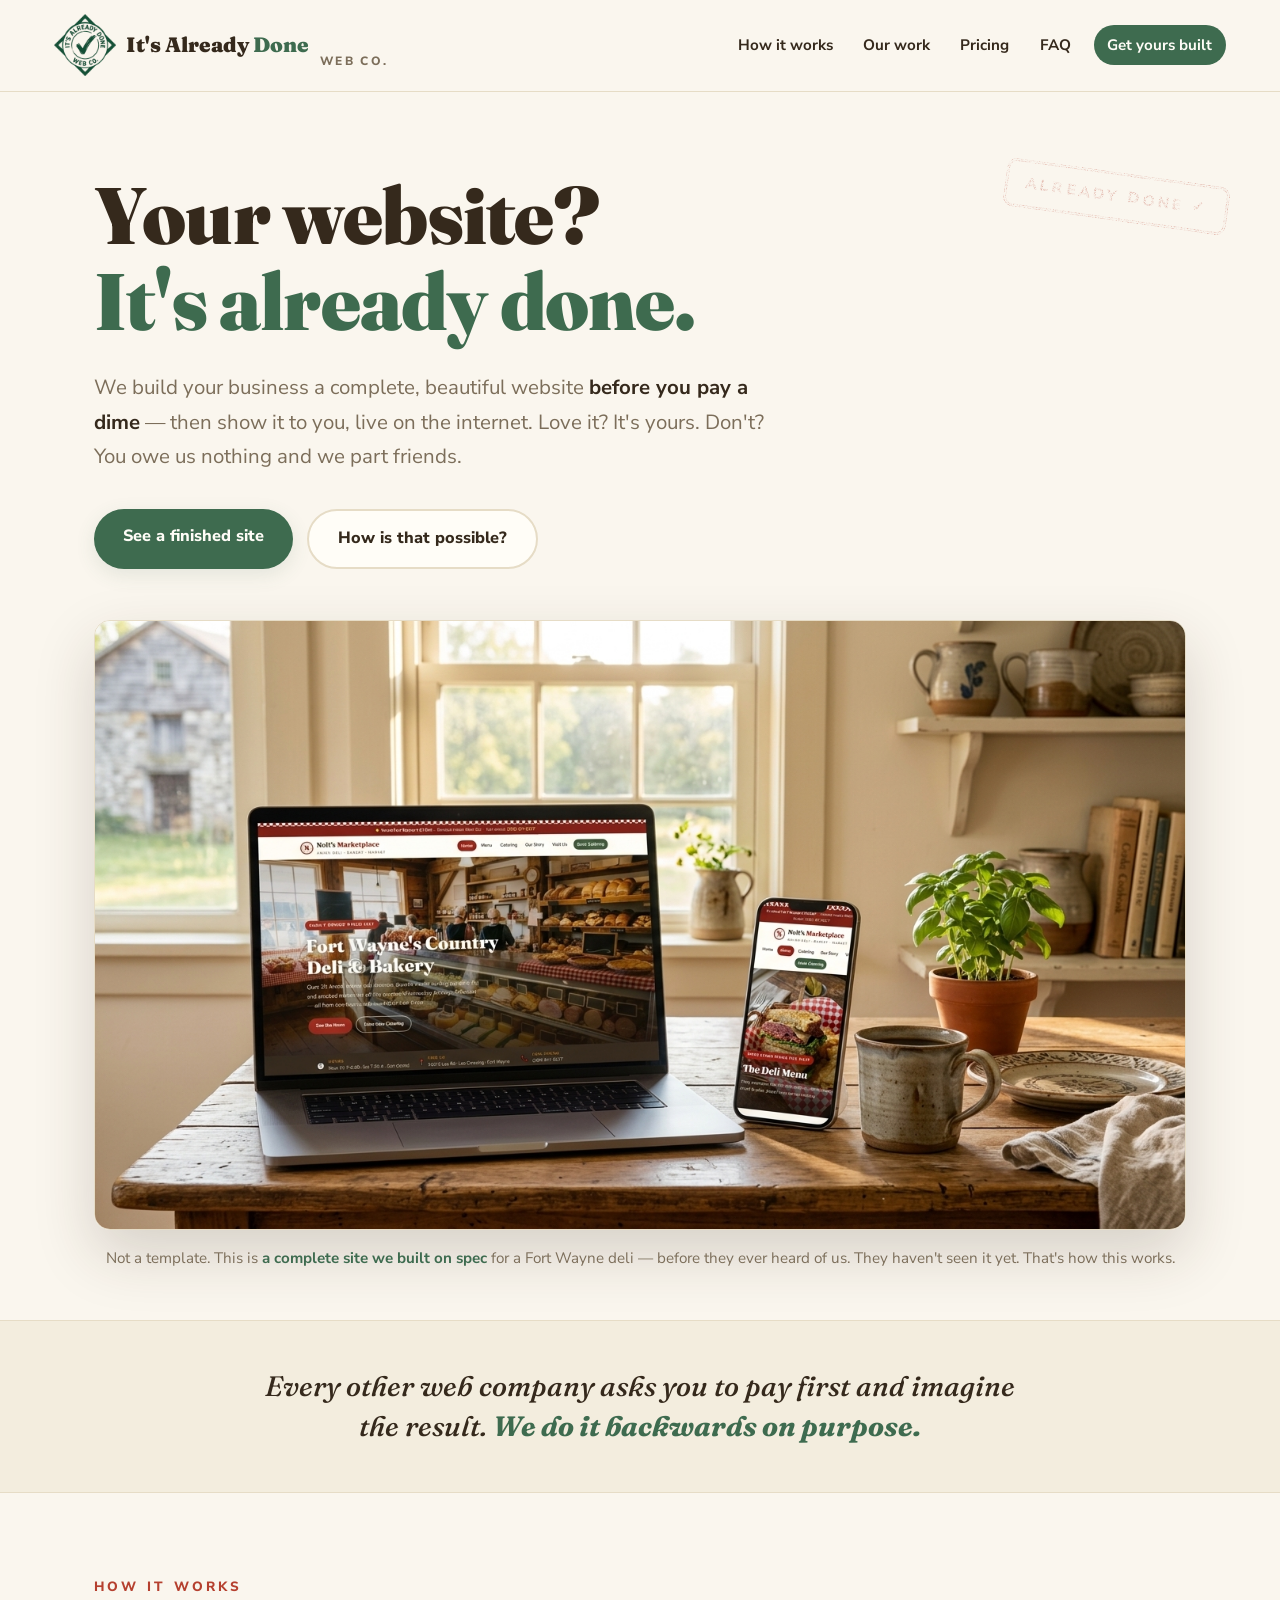
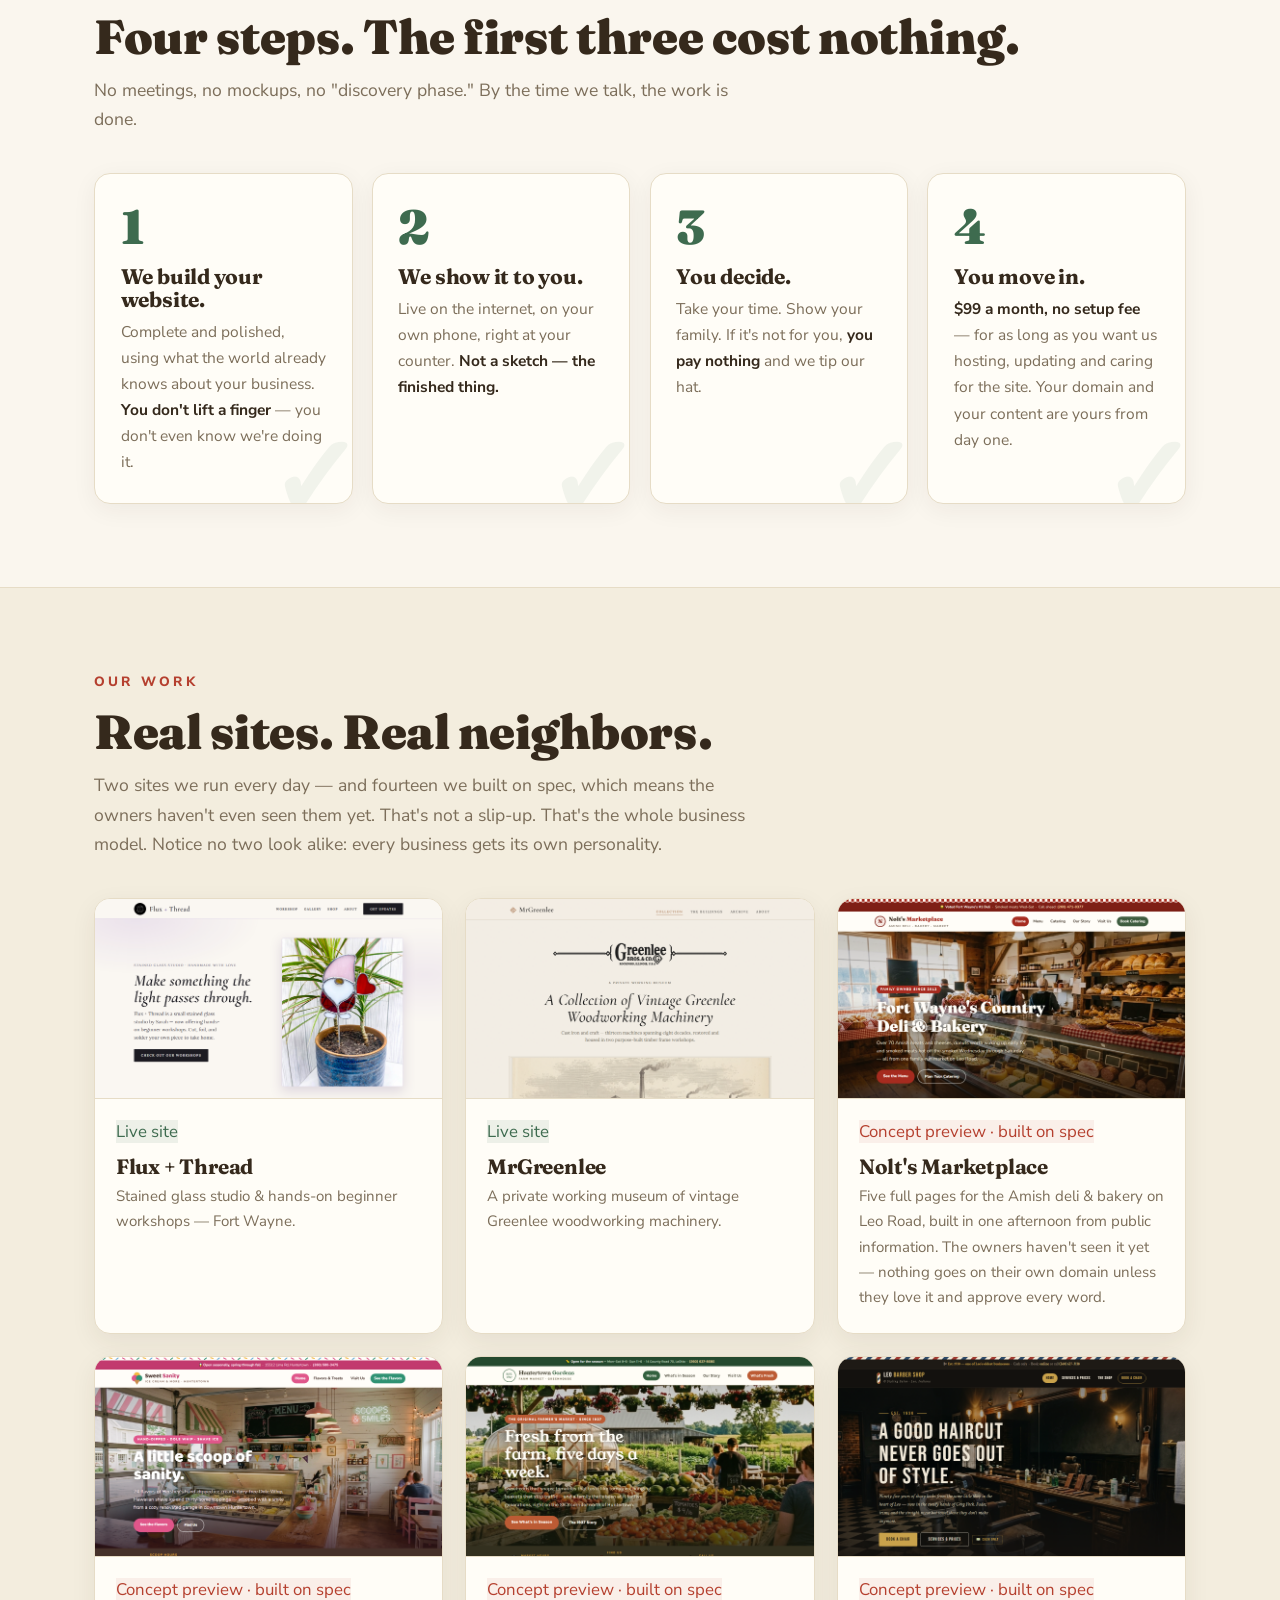
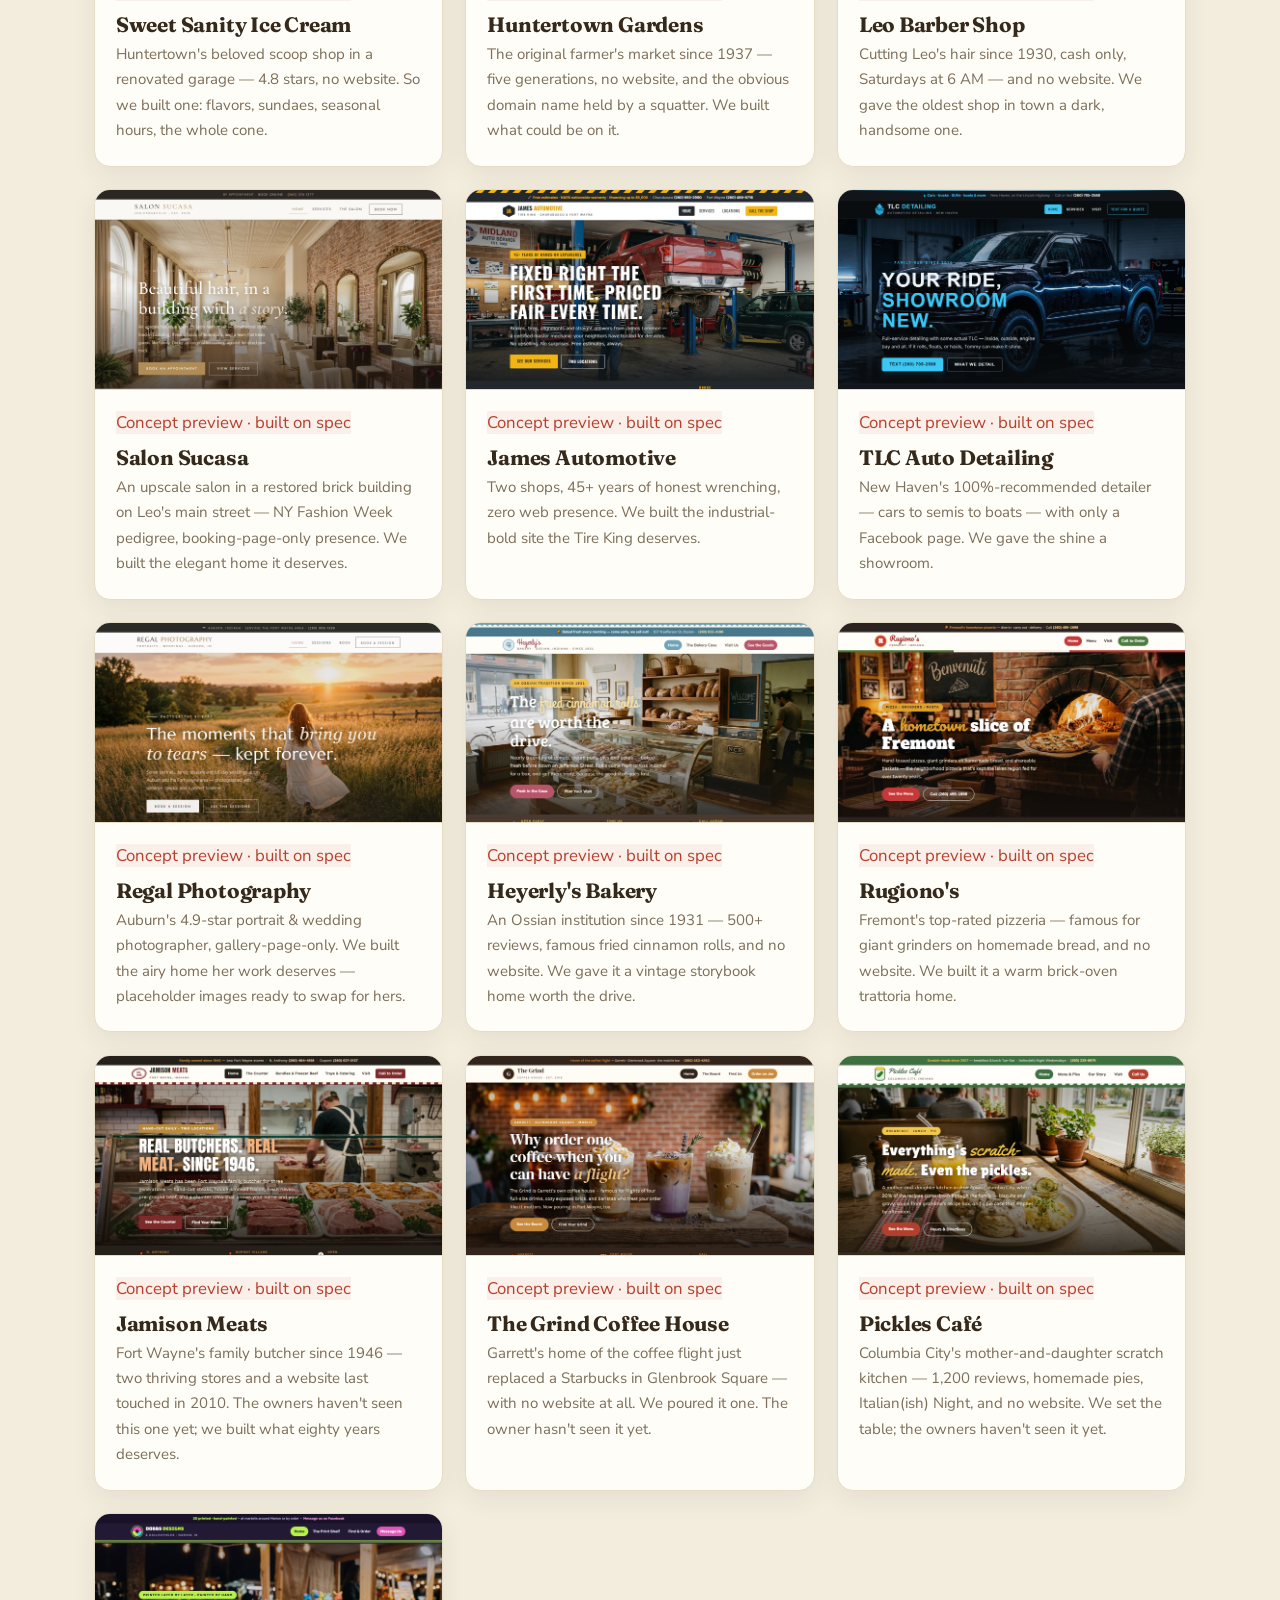
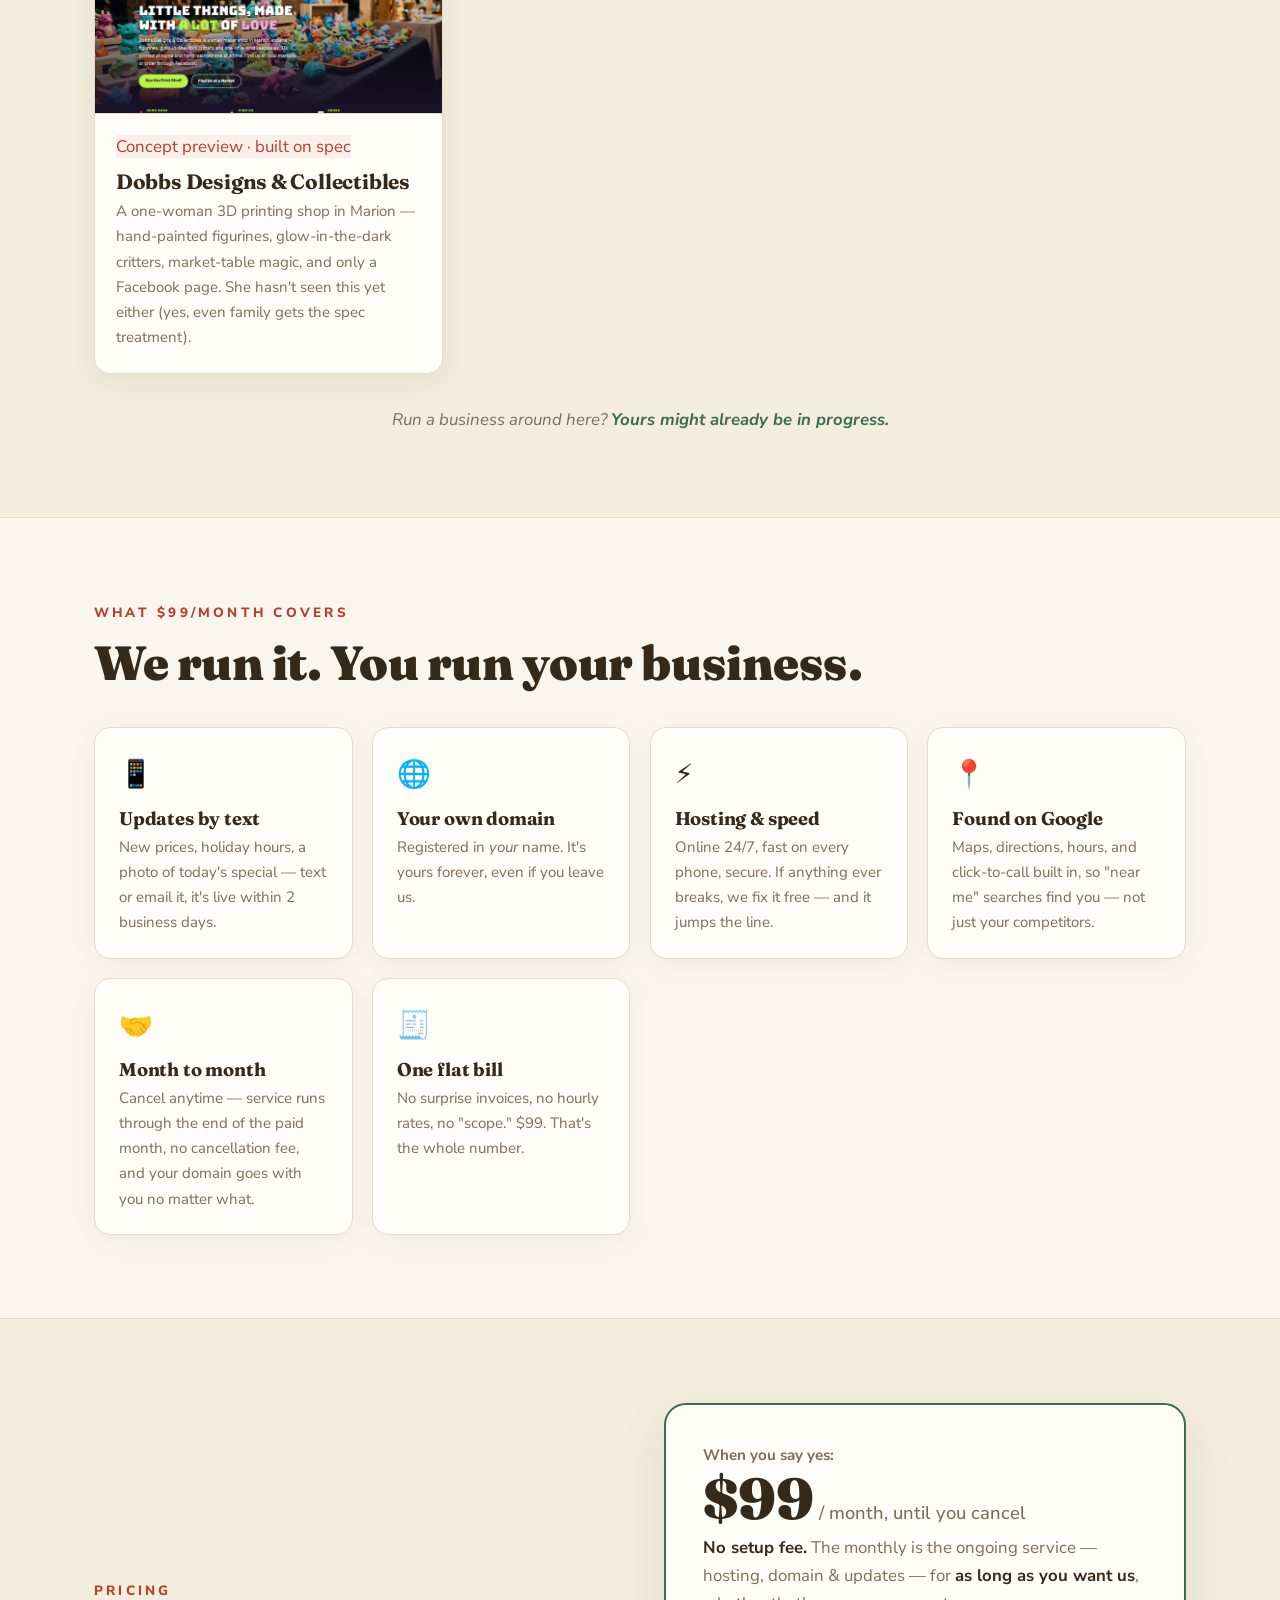
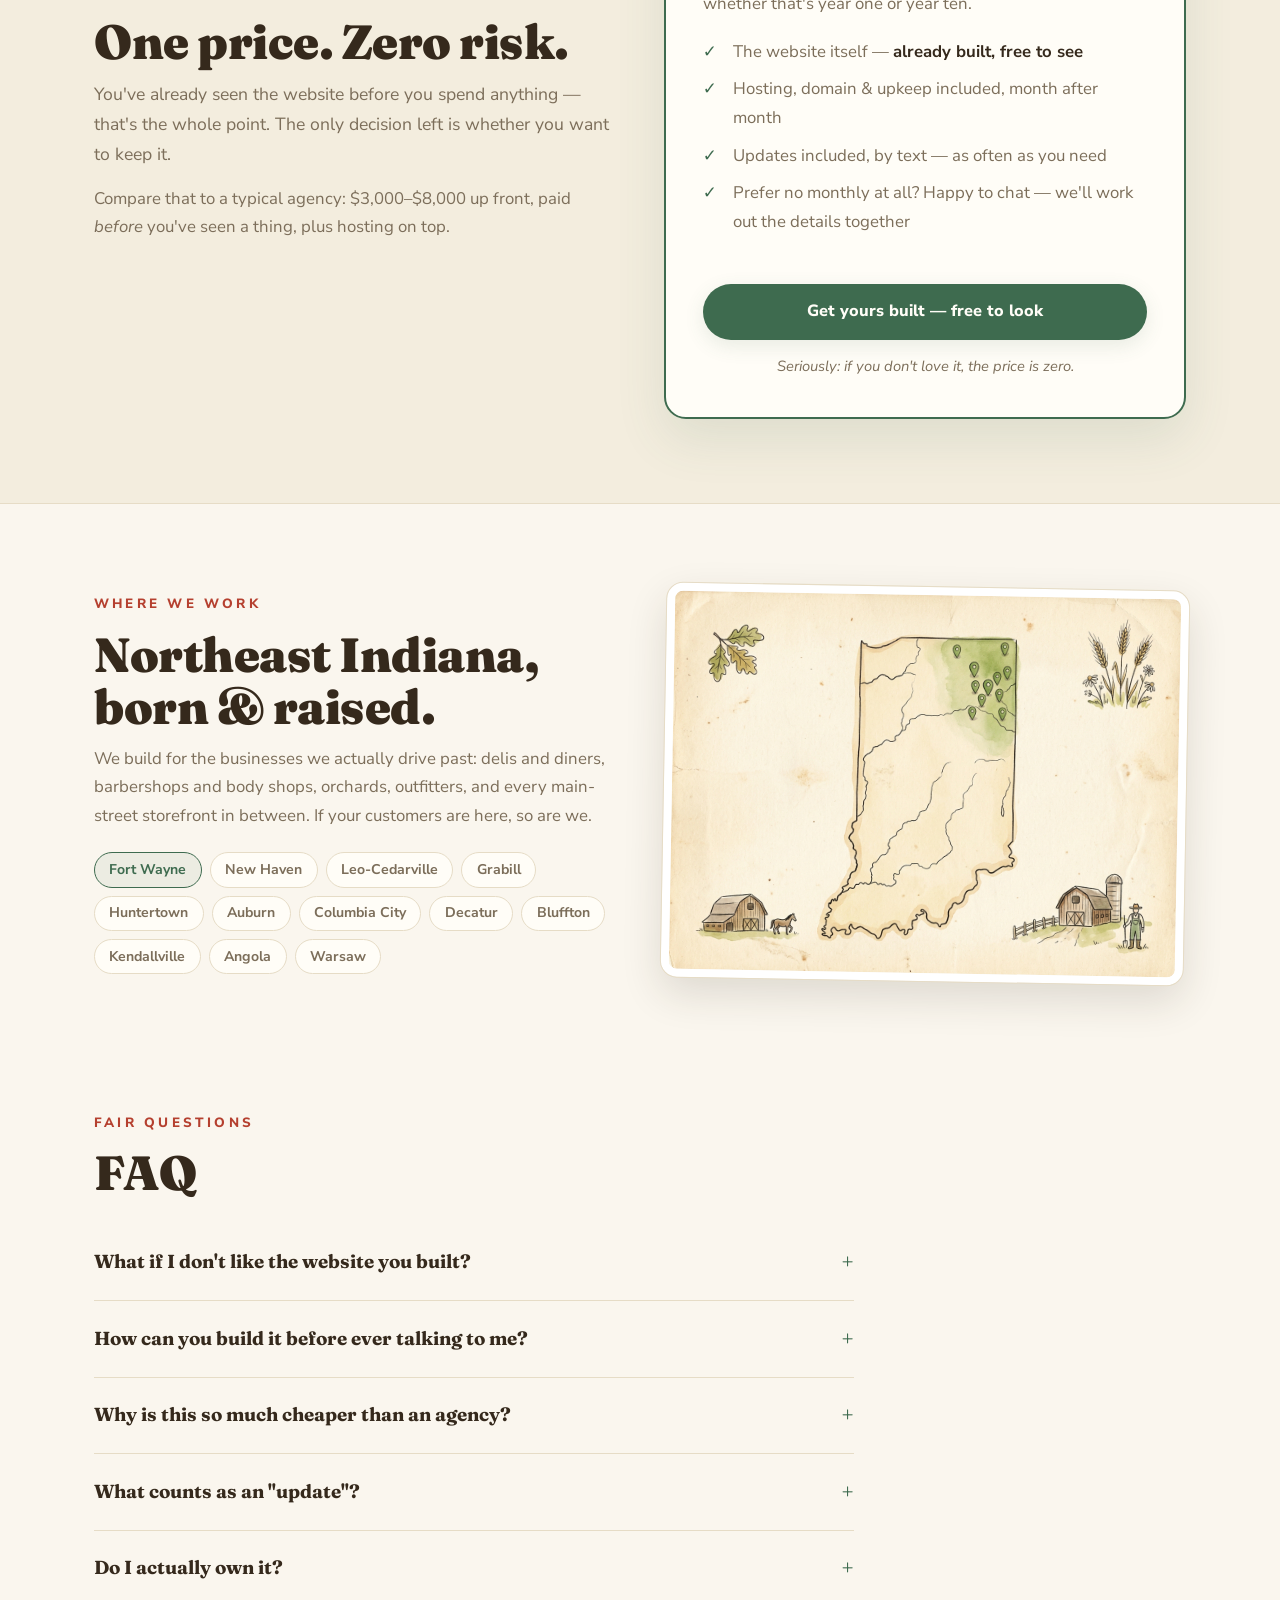
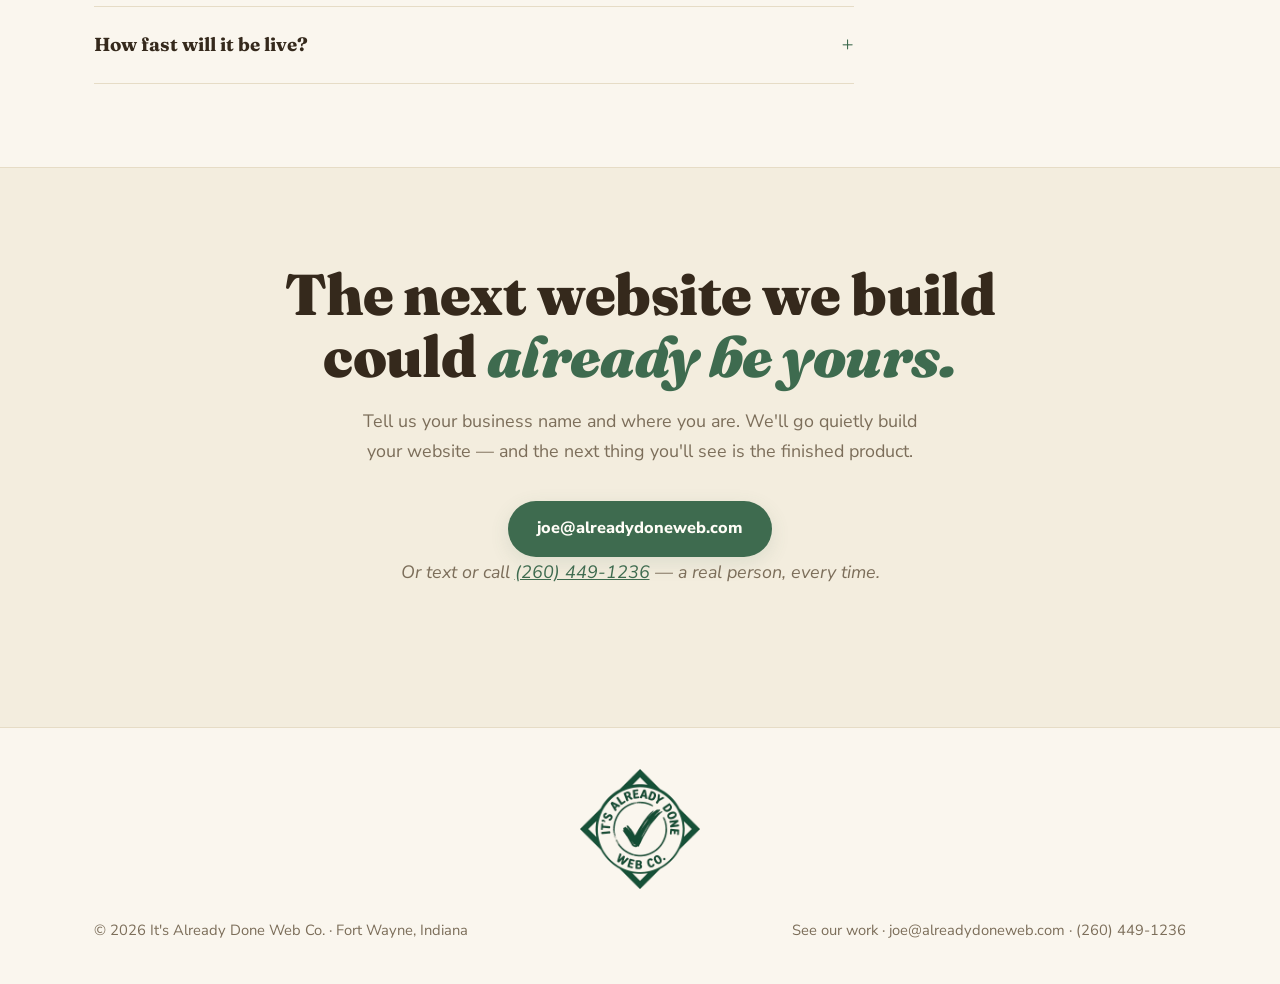
==== index.html @ 577b6d5d "Continuity: cancel-anytime policy everywhere; truthful Nolts domain story Cancellation is now cancel" ====
<!DOCTYPE html>
<html lang="en">
<head>
<meta charset="UTF-8">
<meta name="viewport" content="width=device-width, initial-scale=1.0">
<title>It's Already Done Web Co. — Websites for Northeast Indiana, Built Before You Buy</title>
<meta name="description" content="We build your business's website before you pay a dime, show it to you live, and you only buy it if you love it. $99/month, no setup fee. Serving Fort Wayne and northeast Indiana.">
<link rel="icon" type="image/png" href="assets/favicon-t.png">
<link rel="stylesheet" href="css/style.css">
</head>
<body>

<header class="site">
  <div class="nav-row">
    <a class="brand" href="#top">
      <img class="logo" src="assets/logo-nav-t.png" alt="It's Already Done Web Co. logo — a green stamp badge with a checkmark">
      <span class="word">It's Already <em>Done</em></span>
      <span class="co">Web&nbsp;Co.</span>
    </a>
    <nav class="main">
      <a href="#how">How it works</a>
      <a href="#work">Our work</a>
      <a href="#pricing">Pricing</a>
      <a href="#faq">FAQ</a>
      <a class="cta" href="mailto:joe@alreadydoneweb.com?subject=Build%20my%20website%20first">Get yours built</a>
    </nav>
  </div>
</header>

<section class="hero" id="top">
  <div class="stamp">Already&nbsp;Done&nbsp;✓</div>
  <div class="wrap">
    <h1>Your website?<br><span class="done">It's already done.</span></h1>
    <p class="lede">We build your business a complete, beautiful website <strong>before you pay a dime</strong> — then show it to you, live on the internet. Love it? It's yours. Don't? You owe us nothing and we part friends.</p>
    <div class="btns">
      <a class="btn btn-green" href="#work">See a finished site</a>
      <a class="btn btn-ghost" href="#how">How is that possible?</a>
    </div>
    <div class="mockup">
      <img src="assets/hero-mockup-warm.png" alt="Laptop and phone displaying the Nolt's Marketplace website we built">
      <p class="cap">Not a template. This is <a href="https://flylow3d.github.io/nolts-marketplace/" target="_blank" rel="noopener">a complete site we built on spec</a> for a Fort Wayne deli — before they ever heard of us. They haven't seen it yet. That's how this works.</p>
    </div>
  </div>
</section>

<div class="strip">
  <div class="wrap">
    <p>Every other web company asks you to pay first and imagine the result. <em>We do it backwards on purpose.</em></p>
  </div>
</div>

<section class="block" id="how">
  <div class="wrap">
    <p class="eyebrow">How it works</p>
    <h2>Four steps. The first three cost nothing.</h2>
    <p class="sub">No meetings, no mockups, no "discovery phase." By the time we talk, the work is done.</p>
    <div class="steps">
      <div class="step">
        <div class="num">1</div>
        <h3>We build your website.</h3>
        <p>Complete and polished, using what the world already knows about your business. <strong>You don't lift a finger</strong> — you don't even know we're doing it.</p>
        <span class="ghost">✓</span>
      </div>
      <div class="step">
        <div class="num">2</div>
        <h3>We show it to you.</h3>
        <p>Live on the internet, on your own phone, right at your counter. <strong>Not a sketch — the finished thing.</strong></p>
        <span class="ghost">✓</span>
      </div>
      <div class="step">
        <div class="num">3</div>
        <h3>You decide.</h3>
        <p>Take your time. Show your family. If it's not for you, <strong>you pay nothing</strong> and we tip our hat.</p>
        <span class="ghost">✓</span>
      </div>
      <div class="step">
        <div class="num">4</div>
        <h3>You move in.</h3>
        <p><strong>$99 a month, no setup fee</strong> — for as long as you want us hosting, updating and caring for the site. Your domain and your content are yours from day one.</p>
        <span class="ghost">✓</span>
      </div>
    </div>
  </div>
</section>

<section class="block" id="work" style="background: var(--bg-2); border-top: 1px solid var(--line); border-bottom: 1px solid var(--line);">
  <div class="wrap">
    <p class="eyebrow">Our work</p>
    <h2>Real sites. Real neighbors.</h2>
    <p class="sub">Two sites we run every day — and fourteen we built on spec, which means the owners haven't even seen them yet. That's not a slip-up. That's the whole business model. Notice no two look alike: every business gets its own personality.</p>
    <div class="folio-grid">
      <a class="folio" href="https://fluxandthread.com" target="_blank" rel="noopener">
        <img src="assets/shot-fluxandthread.png" alt="The Flux + Thread website: a light, elegant page for a stained glass studio">
        <div class="pad">
          <span class="tagchip live">Live site</span>
          <h3>Flux + Thread</h3>
          <p>Stained glass studio &amp; hands-on beginner workshops — Fort Wayne.</p>
        </div>
      </a>
      <a class="folio" href="https://mrgreenlee.com" target="_blank" rel="noopener">
        <img src="assets/shot-mrgreenlee.png" alt="The MrGreenlee website: a vintage-styled page for a private museum of Greenlee woodworking machinery">
        <div class="pad">
          <span class="tagchip live">Live site</span>
          <h3>MrGreenlee</h3>
          <p>A private working museum of vintage Greenlee woodworking machinery.</p>
        </div>
      </a>
      <a class="folio" href="https://flylow3d.github.io/nolts-marketplace/" target="_blank" rel="noopener">
        <img src="assets/shot-laptop.png" alt="The Nolt's Marketplace concept website: a warm country deli homepage with a red and white checkered design">
        <div class="pad">
          <span class="tagchip spec">Concept preview · built on spec</span>
          <h3>Nolt's Marketplace</h3>
          <p>Five full pages for the Amish deli &amp; bakery on Leo Road, built in one afternoon from public information. The owners haven't seen it yet — nothing goes on their own domain unless they love it and approve every word.</p>
        </div>
      </a>
      <a class="folio" href="https://flylow3d.github.io/sweet-sanity/" target="_blank" rel="noopener">
        <img src="assets/shot-sweetsanity.png" alt="The Sweet Sanity concept website: a playful pink and mint ice cream parlor homepage">
        <div class="pad">
          <span class="tagchip spec">Concept preview · built on spec</span>
          <h3>Sweet Sanity Ice Cream</h3>
          <p>Huntertown's beloved scoop shop in a renovated garage — 4.8 stars, no website. So we built one: flavors, sundaes, seasonal hours, the whole cone.</p>
        </div>
      </a>
      <a class="folio" href="https://flylow3d.github.io/huntertown-gardens/" target="_blank" rel="noopener">
        <img src="assets/shot-gardens.png" alt="The Huntertown Gardens concept website: a heritage farm market homepage with hanging baskets and produce">
        <div class="pad">
          <span class="tagchip spec">Concept preview · built on spec</span>
          <h3>Huntertown Gardens</h3>
          <p>The original farmer's market since 1937 — five generations, no website, and the obvious domain name held by a squatter. We built what could be on it.</p>
        </div>
      </a>
      <a class="folio" href="https://flylow3d.github.io/leo-barber-shop/" target="_blank" rel="noopener">
        <img src="assets/shot-barbershop.png" alt="The Leo Barber Shop concept website: a dark vintage barbershop homepage with gold lettering">
        <div class="pad">
          <span class="tagchip spec">Concept preview · built on spec</span>
          <h3>Leo Barber Shop</h3>
          <p>Cutting Leo's hair since 1930, cash only, Saturdays at 6 AM — and no website. We gave the oldest shop in town a dark, handsome one.</p>
        </div>
      </a>
      <a class="folio" href="https://flylow3d.github.io/salon-sucasa/" target="_blank" rel="noopener">
        <img src="assets/shot-sucasa.png" alt="The Salon Sucasa concept website: an elegant ivory salon homepage with brass accents">
        <div class="pad">
          <span class="tagchip spec">Concept preview · built on spec</span>
          <h3>Salon Sucasa</h3>
          <p>An upscale salon in a restored brick building on Leo's main street — NY Fashion Week pedigree, booking-page-only presence. We built the elegant home it deserves.</p>
        </div>
      </a>
      <a class="folio" href="https://flylow3d.github.io/james-automotive/" target="_blank" rel="noopener">
        <img src="assets/shot-jamesauto.png" alt="The James Automotive concept website: an industrial bold homepage with a truck on the lift">
        <div class="pad">
          <span class="tagchip spec">Concept preview · built on spec</span>
          <h3>James Automotive</h3>
          <p>Two shops, 45+ years of honest wrenching, zero web presence. We built the industrial-bold site the Tire King deserves.</p>
        </div>
      </a>
      <a class="folio" href="https://flylow3d.github.io/tlc-auto-detailing/" target="_blank" rel="noopener">
        <img src="assets/shot-tlc.png" alt="The TLC Auto Detailing concept website: a glossy black and electric blue homepage">
        <div class="pad">
          <span class="tagchip spec">Concept preview · built on spec</span>
          <h3>TLC Auto Detailing</h3>
          <p>New Haven's 100%-recommended detailer — cars to semis to boats — with only a Facebook page. We gave the shine a showroom.</p>
        </div>
      </a>
      <a class="folio" href="https://flylow3d.github.io/regal-photography/" target="_blank" rel="noopener">
        <img src="assets/shot-regal.png" alt="The Regal Photography concept website: an airy golden-hour gallery homepage">
        <div class="pad">
          <span class="tagchip spec">Concept preview · built on spec</span>
          <h3>Regal Photography</h3>
          <p>Auburn's 4.9-star portrait &amp; wedding photographer, gallery-page-only. We built the airy home her work deserves — placeholder images ready to swap for hers.</p>
        </div>
      </a>
      <a class="folio" href="https://flylow3d.github.io/heyerly-bakery/" target="_blank" rel="noopener">
        <img src="assets/shot-heyerly.png" alt="The Heyerly's Bakery concept website: a vintage storybook bakery homepage in cream and powder blue">
        <div class="pad">
          <span class="tagchip spec">Concept preview · built on spec</span>
          <h3>Heyerly's Bakery</h3>
          <p>An Ossian institution since 1931 — 500+ reviews, famous fried cinnamon rolls, and no website. We gave it a vintage storybook home worth the drive.</p>
        </div>
      </a>
      <a class="folio" href="https://flylow3d.github.io/rugionos/" target="_blank" rel="noopener">
        <img src="assets/shot-rugionos.png" alt="The Rugiono's concept website: a warm brick-oven pizzeria homepage in tomato red and basil green">
        <div class="pad">
          <span class="tagchip spec">Concept preview · built on spec</span>
          <h3>Rugiono's</h3>
          <p>Fremont's top-rated pizzeria — famous for giant grinders on homemade bread, and no website. We built it a warm brick-oven trattoria home.</p>
        </div>
      </a>
      <a class="folio" href="https://flylow3d.github.io/jamison-meats/" target="_blank" rel="noopener">
        <img src="assets/shot-jamison.png" alt="The Jamison Meats concept website: a classic butcher-counter homepage in oxblood red and butcher-paper kraft">
        <div class="pad">
          <span class="tagchip spec">Concept preview · built on spec</span>
          <h3>Jamison Meats</h3>
          <p>Fort Wayne's family butcher since 1946 — two thriving stores and a website last touched in 2010. The owners haven't seen this one yet; we built what eighty years deserves.</p>
        </div>
      </a>
      <a class="folio" href="https://flylow3d.github.io/grind-coffee-house/" target="_blank" rel="noopener">
        <img src="assets/shot-grind.png" alt="The Grind Coffee House concept website: a cozy espresso-and-cream homepage with a coffee flight hero">
        <div class="pad">
          <span class="tagchip spec">Concept preview · built on spec</span>
          <h3>The Grind Coffee House</h3>
          <p>Garrett's home of the coffee flight just replaced a Starbucks in Glenbrook Square — with no website at all. We poured it one. The owner hasn't seen it yet.</p>
        </div>
      </a>
      <a class="folio" href="https://flylow3d.github.io/pickles-cafe/" target="_blank" rel="noopener">
        <img src="assets/shot-pickles.png" alt="The Pickles Café concept website: a sunny pickle-green and butter-yellow diner homepage">
        <div class="pad">
          <span class="tagchip spec">Concept preview · built on spec</span>
          <h3>Pickles Café</h3>
          <p>Columbia City's mother-and-daughter scratch kitchen — 1,200 reviews, homemade pies, Italian(ish) Night, and no website. We set the table; the owners haven't seen it yet.</p>
        </div>
      </a>
      <a class="folio" href="https://flylow3d.github.io/dobbs-designs/" target="_blank" rel="noopener">
        <img src="assets/shot-dobbs.png" alt="The Dobbs Designs &amp; Collectibles concept website: a glowing dark maker-studio homepage full of colorful 3D printed figurines">
        <div class="pad">
          <span class="tagchip spec">Concept preview · built on spec</span>
          <h3>Dobbs Designs &amp; Collectibles</h3>
          <p>A one-woman 3D printing shop in Marion — hand-painted figurines, glow-in-the-dark critters, market-table magic, and only a Facebook page. She hasn't seen this yet either (yes, even family gets the spec treatment).</p>
        </div>
      </a>
    </div>
    <p class="folio-note">Run a business around here? <strong>Yours might already be in progress.</strong></p>
  </div>
</section>

<section class="block">
  <div class="wrap">
    <p class="eyebrow">What $99/month covers</p>
    <h2>We run it. You run your business.</h2>
    <div class="inc-grid" style="margin-top: 2.4rem">
      <div class="inc"><span class="ico">📱</span><h3>Updates by text</h3><p>New prices, holiday hours, a photo of today's special — text or email it, it's live within 2 business days.</p></div>
      <div class="inc"><span class="ico">🌐</span><h3>Your own domain</h3><p>Registered in <em>your</em> name. It's yours forever, even if you leave us.</p></div>
      <div class="inc"><span class="ico">⚡</span><h3>Hosting &amp; speed</h3><p>Online 24/7, fast on every phone, secure. If anything ever breaks, we fix it free — and it jumps the line.</p></div>
      <div class="inc"><span class="ico">📍</span><h3>Found on Google</h3><p>Maps, directions, hours, and click-to-call built in, so "near me" searches find you — not just your competitors.</p></div>
      <div class="inc"><span class="ico">🤝</span><h3>Month to month</h3><p>Cancel anytime — service runs through the end of the paid month, no cancellation fee, and your domain goes with you no matter what.</p></div>
      <div class="inc"><span class="ico">🧾</span><h3>One flat bill</h3><p>No surprise invoices, no hourly rates, no "scope." $99. That's the whole number.</p></div>
    </div>
  </div>
</section>

<section class="block" id="pricing" style="background: var(--bg-2); border-top: 1px solid var(--line); border-bottom: 1px solid var(--line);">
  <div class="wrap">
    <div class="price-wrap">
      <div>
        <p class="eyebrow">Pricing</p>
        <h2>One price. Zero risk.</h2>
        <p class="sub" style="margin-bottom: 1rem">You've already seen the website before you spend anything — that's the whole point. The only decision left is whether you want to keep it.</p>
        <p style="color: var(--muted)">Compare that to a typical agency: $3,000–$8,000 up front, paid <em>before</em> you've seen a thing, plus hosting on top.</p>
      </div>
      <div>
        <div class="price-card">
          <p class="label">When you say yes:</p>
          <p class="amount">$99<small> / month, until you cancel</small></p>
          <p class="setup"><strong>No setup fee.</strong> The monthly is the ongoing service — hosting, domain &amp; updates — for <strong>as long as you want us</strong>, whether that's year one or year ten.</p>
          <ul class="ticks">
            <li>The website itself — <strong>already built, free to see</strong></li>
            <li>Hosting, domain &amp; upkeep included, month after month</li>
            <li>Updates included, by text — as often as you need</li>
            <li>Prefer no monthly at all? Happy to chat — we'll work out the details together</li>
          </ul>
          <a class="btn btn-green" href="mailto:joe@alreadydoneweb.com?subject=Build%20my%20website%20first">Get yours built — free to look</a>
          <p class="price-note">Seriously: if you don't love it, the price is zero.</p>
        </div>
      </div>
    </div>
  </div>
</section>

<section class="block">
  <div class="wrap">
    <div class="local">
      <div>
        <p class="eyebrow">Where we work</p>
        <h2>Northeast Indiana, born &amp; raised.</h2>
        <p style="color: var(--muted); margin-top: 0.6rem">We build for the businesses we actually drive past: delis and diners, barbershops and body shops, orchards, outfitters, and every main-street storefront in between. If your customers are here, so are we.</p>
        <div class="towns">
          <span class="hot">Fort Wayne</span><span>New Haven</span><span>Leo-Cedarville</span><span>Grabill</span><span>Huntertown</span><span>Auburn</span><span>Columbia City</span><span>Decatur</span><span>Bluffton</span><span>Kendallville</span><span>Angola</span><span>Warsaw</span>
        </div>
      </div>
      <img src="assets/map-warm.png" alt="Map of Indiana with northeast Indiana highlighted and glowing pins around Fort Wayne">
    </div>
  </div>
</section>

<section class="block" id="faq" style="padding-top: 3rem">
  <div class="wrap">
    <p class="eyebrow">Fair questions</p>
    <h2>FAQ</h2>
    <div class="faq" style="margin-top: 1.6rem">
      <details>
        <summary>What if I don't like the website you built?</summary>
        <p>Then you pay <strong>nothing</strong>. Not a kill fee, not a "small deposit" — zero. We take it down and wish you well. Building it first is our risk, on purpose. It's how we'd want to be sold to.</p>
      </details>
      <details>
        <summary>How can you build it before ever talking to me?</summary>
        <p>Your business already has a public story — your reviews, your listings, what your customers rave about. We start there. After you say yes, we sit down with you and correct every price, photo, and detail before it goes on your own domain.</p>
      </details>
      <details>
        <summary>Why is this so much cheaper than an agency?</summary>
        <p>We're local, we're small, and we've built modern tools that do the heavy lifting — so an afternoon of our work looks like a month of theirs. The savings are real and they're yours.</p>
      </details>
      <details>
        <summary>What counts as an "update"?</summary>
        <p>Price changes, menu items, hours, photos, announcements — the everyday stuff, whenever you need it. <strong>Full redesigns and major new features</strong> (like online ordering) aren't part of monthly maintenance — those get a friendly quote first. Fixing anything broken is always free.</p>
      </details>
      <details>
        <summary>Do I actually own it?</summary>
        <p><strong>The parts that matter are yours from day one:</strong> your domain is registered in your name, and your content — words, photos, prices — always belongs to you. The $99/month is simply the service: hosting, upkeep, and text-us-anything updates, for as long as you want them. After <strong>six months of service</strong>, the website itself is yours too — leave any time after that and we hand you the complete site files within 14 days, free, to host anywhere. Want the files before six months? We'll work out a fair one-time buyout. Either way, your domain and your content never stay behind.</p>
      </details>
      <details>
        <summary>How fast will it be live?</summary>
        <p>You've already seen it live. After you say yes, it's on your own domain, with your corrected prices, within about 48 hours.</p>
      </details>
    </div>
  </div>
</section>

<section class="finale">
  <div class="wrap">
    <h2>The next website we build<br>could <em>already be yours.</em></h2>
    <p>Tell us your business name and where you are. We'll go quietly build your website — and the next thing you'll see is the finished product.</p>
    <a class="btn btn-green" href="mailto:joe@alreadydoneweb.com?subject=Build%20my%20website%20first&body=Business%20name%3A%0ATown%3A%0AAnything%20you%20want%20us%20to%20know%3A">joe@alreadydoneweb.com</a>
    <p class="price-note">Or text or call <a href="tel:+12604491236">(260) 449-1236</a> — a real person, every time.</p>
  </div>
</section>

<footer class="site">
  <div class="wrap">
    <img class="footer-mark" src="assets/logo-diamond-t.png" alt="It's Already Done Web Co. — diamond trademark with checkmark">
    <div class="row">
      <span>© 2026 It's Already Done Web Co. · Fort Wayne, Indiana</span>
      <span><a href="#work">See our work</a> · <a href="mailto:joe@alreadydoneweb.com">joe@alreadydoneweb.com</a> · <a href="tel:+12604491236">(260) 449-1236</a></span>
    </div>
  </div>
</footer>

<script>
  // Privacy-friendly analytics (GoatCounter) - no cookies, records host+path only
  window.goatcounter = { path: function(p) { return location.host + p; } };
</script>
<script data-goatcounter="https://flylow3d.goatcounter.com/count" async src="//gc.zgo.at/count.js"></script>
</body>
</html>
---- css/style.css ----
/* ============================================================
   It's Already Done Web Co — warm, welcoming, handshake-first
   Cream paper canvas · walnut ink · sign-painter green accent
   · red rubber-stamp motif ("PAID"-stamp energy, not tech glow)
   ============================================================ */

@import url('https://fonts.googleapis.com/css2?family=Fraunces:ital,opsz,wght@0,9..144,500;0,9..144,600;0,9..144,700;0,9..144,900;1,9..144,500&family=Nunito+Sans:ital,wght@0,400;0,600;0,700;0,800;1,400&display=swap');

:root {
  --bg: #faf6ee;
  --bg-2: #f3edde;
  --panel: #fffdf7;
  --line: #e6dcc6;
  --text: #35291c;
  --muted: #7c6e5a;
  --green: #3e6b4f;
  --green-dim: #6f9a80;
  --green-glow: rgba(62, 107, 79, 0.12);
  --stamp-red: #b5402f;
  --honey: #c98a2d;
  --radius: 16px;
}

* { margin: 0; padding: 0; box-sizing: border-box; }
html { scroll-behavior: smooth; }

body {
  overflow-x: hidden;
  background: var(--bg);
  color: var(--text);
  font-family: 'Nunito Sans', system-ui, sans-serif;
  font-size: 1.05rem;
  line-height: 1.68;
  -webkit-font-smoothing: antialiased;
}

img { max-width: 100%; display: block; }
::selection { background: var(--green); color: #fffdf7; }

h1, h2, h3 { font-family: 'Fraunces', Georgia, serif; line-height: 1.08; letter-spacing: -0.01em; }

.wrap { max-width: 1140px; margin: 0 auto; padding: 0 1.5rem; }

a { color: var(--green); }

/* ---------- nav ---------- */
header.site {
  position: sticky; top: 0; z-index: 50;
  background: rgba(250, 246, 238, 0.92);
  backdrop-filter: blur(10px);
  border-bottom: 1px solid var(--line);
}
.nav-row {
  display: flex; align-items: center; justify-content: space-between;
  gap: 1rem; padding: 0.9rem 1.5rem; max-width: 1220px; margin: 0 auto; flex-wrap: wrap;
}
.brand { text-decoration: none; display: flex; align-items: center; gap: 0.65rem; }
.brand .logo { width: 62px; height: 62px; flex-shrink: 0; }
.brand .co { align-self: flex-end; padding-bottom: 0.3rem; }
.brand .word {
  font-family: 'Fraunces', serif;
  font-weight: 900; font-size: 1.3rem; color: var(--text);
}
.brand .word em { font-style: normal; color: var(--green); }
.brand .co { font-size: 0.75rem; color: var(--muted); letter-spacing: 0.2em; text-transform: uppercase; font-weight: 800; }
nav.main { display: flex; gap: 0.2rem; align-items: center; flex-wrap: wrap; }
nav.main a {
  color: var(--text); text-decoration: none; font-weight: 700; font-size: 0.95rem;
  padding: 0.45rem 0.85rem; border-radius: 999px; transition: color 0.15s, background 0.15s;
}
nav.main a:hover { background: var(--bg-2); color: var(--green); }
nav.main a.cta {
  background: var(--green); color: #fffdf7; margin-left: 0.4rem;
}
nav.main a.cta:hover { background: #2f5540; color: #fff; }

/* ---------- buttons ---------- */
.btn {
  display: inline-block; text-decoration: none; font-weight: 800;
  font-family: 'Nunito Sans', sans-serif; font-size: 1.02rem;
  padding: 0.9rem 1.8rem; border-radius: 999px;
  transition: transform 0.12s, box-shadow 0.15s, background 0.15s;
}
.btn:hover { transform: translateY(-2px); box-shadow: 0 10px 26px rgba(53, 41, 28, 0.14); }
.btn-green { background: var(--green); color: #fffdf7; box-shadow: 0 6px 20px var(--green-glow); }
.btn-green:hover { background: #2f5540; }
.btn-ghost { border: 2px solid var(--line); color: var(--text); background: var(--panel); }
.btn-ghost:hover { border-color: var(--green-dim); color: var(--green); }

/* ---------- hero ---------- */
.hero { padding: 5rem 0 3rem; position: relative; overflow: hidden; }
.kicker {
  display: inline-flex; align-items: center; gap: 0.55rem;
  background: var(--panel); border: 1px solid var(--line); border-radius: 999px;
  color: var(--muted); font-size: 0.88rem; font-weight: 700;
  padding: 0.38rem 1rem; margin-bottom: 1.6rem;
}
.kicker .dot { width: 9px; height: 9px; border-radius: 50%; background: var(--green); flex-shrink: 0; }
.hero h1 {
  font-size: clamp(2.7rem, 7vw, 5rem);
  font-weight: 900; max-width: 17ch;
}
.hero h1 .done { color: var(--green); }
@media (min-width: 760px) { .hero h1 .done { white-space: nowrap; } }
.hero p.lede {
  color: var(--muted); font-size: clamp(1.08rem, 1.8vw, 1.28rem);
  max-width: 56ch; margin: 1.6rem 0 2.2rem;
}
.hero p.lede strong { color: var(--text); }
.hero .btns { display: flex; gap: 0.9rem; flex-wrap: wrap; }

/* rubber stamp — red ink on paper */
.stamp {
  position: absolute; right: 4%; top: 5rem;
  transform: rotate(8deg);
  border: 3.5px double var(--stamp-red); border-radius: 10px;
  color: var(--stamp-red); font-family: 'Nunito Sans', sans-serif;
  font-weight: 800; font-size: 0.95rem; letter-spacing: 0.22em; text-transform: uppercase;
  padding: 0.55rem 1.1rem; opacity: 0.75;
  mask-image: url("data:image/svg+xml,%3Csvg xmlns='http://www.w3.org/2000/svg' width='120' height='120'%3E%3Cfilter id='n'%3E%3CfeTurbulence baseFrequency='0.7'/%3E%3C/filter%3E%3Crect width='120' height='120' filter='url(%23n)' opacity='0.9'/%3E%3C/svg%3E");
  mask-size: 120px;
}
@media (max-width: 900px) { .stamp { display: none; } }

.mockup { margin-top: 3.2rem; position: relative; }
.mockup img {
  border-radius: var(--radius);
  border: 1px solid var(--line);
  box-shadow: 0 24px 60px rgba(53, 41, 28, 0.18);
}
.mockup .cap {
  margin-top: 1rem; color: var(--muted); font-size: 0.95rem; text-align: center;
}
.mockup .cap a { color: var(--green); font-weight: 700; text-decoration: none; }
.mockup .cap a:hover { text-decoration: underline; }

/* ---------- manifesto strip ---------- */
.strip {
  border-top: 1px solid var(--line); border-bottom: 1px solid var(--line);
  background: var(--bg-2);
  padding: 2.8rem 0;
}
.strip p {
  font-family: 'Fraunces', serif; font-style: italic;
  font-size: clamp(1.3rem, 2.7vw, 1.75rem); font-weight: 500;
  max-width: 44ch; margin: 0 auto; text-align: center; line-height: 1.45;
}
.strip p em { color: var(--green); font-style: italic; font-weight: 700; }

/* ---------- sections ---------- */
section.block { padding: 5.2rem 0; }
.eyebrow {
  color: var(--stamp-red); font-weight: 800; font-size: 0.84rem;
  letter-spacing: 0.24em; text-transform: uppercase; margin-bottom: 0.8rem;
}
.block h2 { font-size: clamp(2rem, 4.4vw, 3rem); font-weight: 900; margin-bottom: 0.8rem; }
.block .sub { color: var(--muted); max-width: 60ch; font-size: 1.1rem; margin-bottom: 2.4rem; }

/* steps */
.steps { display: grid; grid-template-columns: repeat(auto-fit, minmax(240px, 1fr)); gap: 1.2rem; }
.step {
  background: var(--panel); border: 1px solid var(--line); border-radius: var(--radius);
  padding: 1.8rem 1.6rem 1.7rem; position: relative; overflow: hidden;
  box-shadow: 0 6px 24px rgba(53, 41, 28, 0.06);
  transition: border-color 0.2s, transform 0.2s, box-shadow 0.2s;
}
.step:hover { border-color: var(--green-dim); transform: translateY(-4px); box-shadow: 0 14px 34px rgba(53, 41, 28, 0.12); }
.step .num {
  font-family: 'Fraunces', serif; font-weight: 900;
  font-size: 3rem; line-height: 1; color: var(--green);
  margin-bottom: 0.9rem;
}
.step h3 { font-size: 1.32rem; font-weight: 700; margin-bottom: 0.5rem; }
.step p { color: var(--muted); font-size: 0.97rem; }
.step p strong { color: var(--text); }
.step .ghost {
  position: absolute; right: -10px; bottom: -30px;
  font-family: 'Fraunces', serif; font-weight: 900; font-size: 7rem;
  color: rgba(62, 107, 79, 0.07); line-height: 1; pointer-events: none;
}

/* case study */
.case { display: grid; grid-template-columns: 1.15fr 1fr; gap: 3rem; align-items: center; }
@media (max-width: 880px) { .case { grid-template-columns: 1fr; } }
.case-img {
  border-radius: var(--radius); overflow: hidden;
  border: 8px solid #fff; outline: 1px solid var(--line);
  box-shadow: 0 20px 50px rgba(53, 41, 28, 0.16);
  transform: rotate(-1.2deg);
}
.case h3 { font-size: 1.9rem; font-weight: 900; margin-bottom: 0.7rem; }
.case .tagchip {
  display: inline-block; background: rgba(62, 107, 79, 0.09); color: var(--green);
  border: 1px solid var(--green-dim); border-radius: 999px;
  font-size: 0.8rem; font-weight: 800; letter-spacing: 0.08em; text-transform: uppercase;
  padding: 0.25rem 0.85rem; margin-bottom: 1.1rem;
}
/* portfolio grid */
.folio-grid { display: grid; grid-template-columns: repeat(auto-fit, minmax(280px, 1fr)); gap: 1.4rem; margin-top: 2.2rem; }
.folio {
  display: flex; flex-direction: column; text-decoration: none; color: inherit;
  background: var(--panel); border: 1px solid var(--line); border-radius: var(--radius);
  overflow: hidden; box-shadow: 0 8px 26px rgba(53, 41, 28, 0.07);
  transition: transform 0.2s, box-shadow 0.2s, border-color 0.2s;
}
.folio:hover { transform: translateY(-5px); box-shadow: 0 18px 40px rgba(53, 41, 28, 0.15); border-color: var(--green-dim); }
.folio img { width: 100%; height: 200px; object-fit: cover; object-position: top; border-bottom: 1px solid var(--line); }
.folio .pad { padding: 1.2rem 1.3rem 1.4rem; }
.folio h3 { font-size: 1.3rem; font-weight: 700; margin: 0.6rem 0 0.35rem; }
.folio p { color: var(--muted); font-size: 0.94rem; }
.tagchip.live { background: rgba(62, 107, 79, 0.09); color: var(--green); border-color: var(--green-dim); }
.tagchip.spec { background: rgba(181, 64, 47, 0.07); color: var(--stamp-red); border-color: rgba(181, 64, 47, 0.4); }
.folio .tagchip { margin-bottom: 0; }
.folio-note { text-align: center; color: var(--muted); font-style: italic; margin-top: 2rem; font-size: 1.05rem; }
.folio-note strong { color: var(--green); }

ul.ticks { list-style: none; margin: 1.1rem 0 1.6rem; }
ul.ticks li { padding-left: 1.9rem; position: relative; margin-bottom: 0.6rem; color: var(--muted); }
ul.ticks li strong { color: var(--text); }
ul.ticks li::before { content: "✓"; position: absolute; left: 0; color: var(--green); font-weight: 800; }

/* included grid */
.inc-grid { display: grid; grid-template-columns: repeat(auto-fit, minmax(250px, 1fr)); gap: 1.2rem; }
.inc {
  background: var(--panel); border: 1px solid var(--line); border-radius: var(--radius);
  padding: 1.5rem 1.5rem 1.4rem;
  box-shadow: 0 6px 24px rgba(53, 41, 28, 0.05);
}
.inc .ico { font-size: 1.7rem; margin-bottom: 0.7rem; display: block; }
.inc h3 { font-size: 1.15rem; font-weight: 700; margin-bottom: 0.35rem; }
.inc p { color: var(--muted); font-size: 0.94rem; }

/* pricing */
.price-wrap { display: grid; grid-template-columns: 1fr 1fr; gap: 3rem; align-items: center; }
@media (max-width: 880px) { .price-wrap { grid-template-columns: 1fr; } }
.price-card {
  background: var(--panel);
  border: 2px solid var(--green); border-radius: 22px;
  padding: 2.4rem 2.3rem; position: relative;
  box-shadow: 0 20px 50px rgba(62, 107, 79, 0.12);
}
.price-card .label { color: var(--muted); font-weight: 700; font-size: 0.95rem; }
.price-card .amount {
  font-family: 'Fraunces', serif; font-weight: 900;
  font-size: 3.6rem; color: var(--text); line-height: 1.05;
}
.price-card .amount small { font-size: 1.15rem; color: var(--muted); font-weight: 500; font-family: 'Nunito Sans', sans-serif; }
.price-card .setup { color: var(--muted); margin: 0.3rem 0 1.2rem; }
.price-card .setup strong { color: var(--text); }
.price-card ul.ticks { margin-top: 1.2rem; }
.price-card .btn { width: 100%; text-align: center; margin-top: 1.4rem; }
.price-note { color: var(--muted); font-size: 0.92rem; margin-top: 0.9rem; text-align: center; font-style: italic; }

/* local */
.local { display: grid; grid-template-columns: 1fr 1fr; gap: 3rem; align-items: center; }
@media (max-width: 880px) { .local { grid-template-columns: 1fr; } }
.local img {
  border-radius: var(--radius);
  border: 8px solid #fff; outline: 1px solid var(--line);
  box-shadow: 0 16px 40px rgba(53, 41, 28, 0.14);
  transform: rotate(1deg);
}
.towns { display: flex; flex-wrap: wrap; gap: 0.5rem; margin-top: 1.4rem; }
.towns span {
  background: var(--panel); border: 1px solid var(--line); border-radius: 999px; color: var(--muted);
  font-size: 0.88rem; font-weight: 700; padding: 0.3rem 0.9rem;
}
.towns span.hot { border-color: var(--green); color: var(--green); background: rgba(62, 107, 79, 0.07); }

/* FAQ */
.faq { max-width: 760px; }
details { border-bottom: 1px solid var(--line); padding: 1.1rem 0; }
summary {
  cursor: pointer; font-family: 'Fraunces', serif; font-weight: 700;
  font-size: 1.18rem; list-style: none; display: flex; justify-content: space-between; align-items: center; gap: 1rem;
}
summary::-webkit-details-marker { display: none; }
summary::after { content: "+"; color: var(--green); font-size: 1.5rem; font-weight: 400; transition: transform 0.2s; flex-shrink: 0; }
details[open] summary::after { transform: rotate(45deg); }
details p { color: var(--muted); padding-top: 0.7rem; max-width: 65ch; }
details p strong { color: var(--text); }

/* final CTA */
.finale {
  text-align: center; padding: 6rem 0 6.5rem;
  background: var(--bg-2);
  border-top: 1px solid var(--line);
}
.finale h2 { font-size: clamp(2.2rem, 5.2vw, 3.6rem); font-weight: 900; max-width: 22ch; margin: 0 auto 1.1rem; }
.finale h2 em { color: var(--green); font-style: italic; }
.finale p { color: var(--muted); max-width: 52ch; margin: 0 auto 2.2rem; font-size: 1.12rem; }

/* footer */
footer.site {
  border-top: 1px solid var(--line);
  background: var(--bg);
  padding: 2.2rem 0 2.6rem; color: var(--muted); font-size: 0.92rem;
}
.footer-mark { width: min(120px, 40vw); margin: 0.4rem auto 1.8rem; }
footer.site .row { display: flex; justify-content: space-between; gap: 1rem; flex-wrap: wrap; align-items: center; }
footer.site a { color: var(--muted); text-decoration: none; }
footer.site a:hover { color: var(--green); }
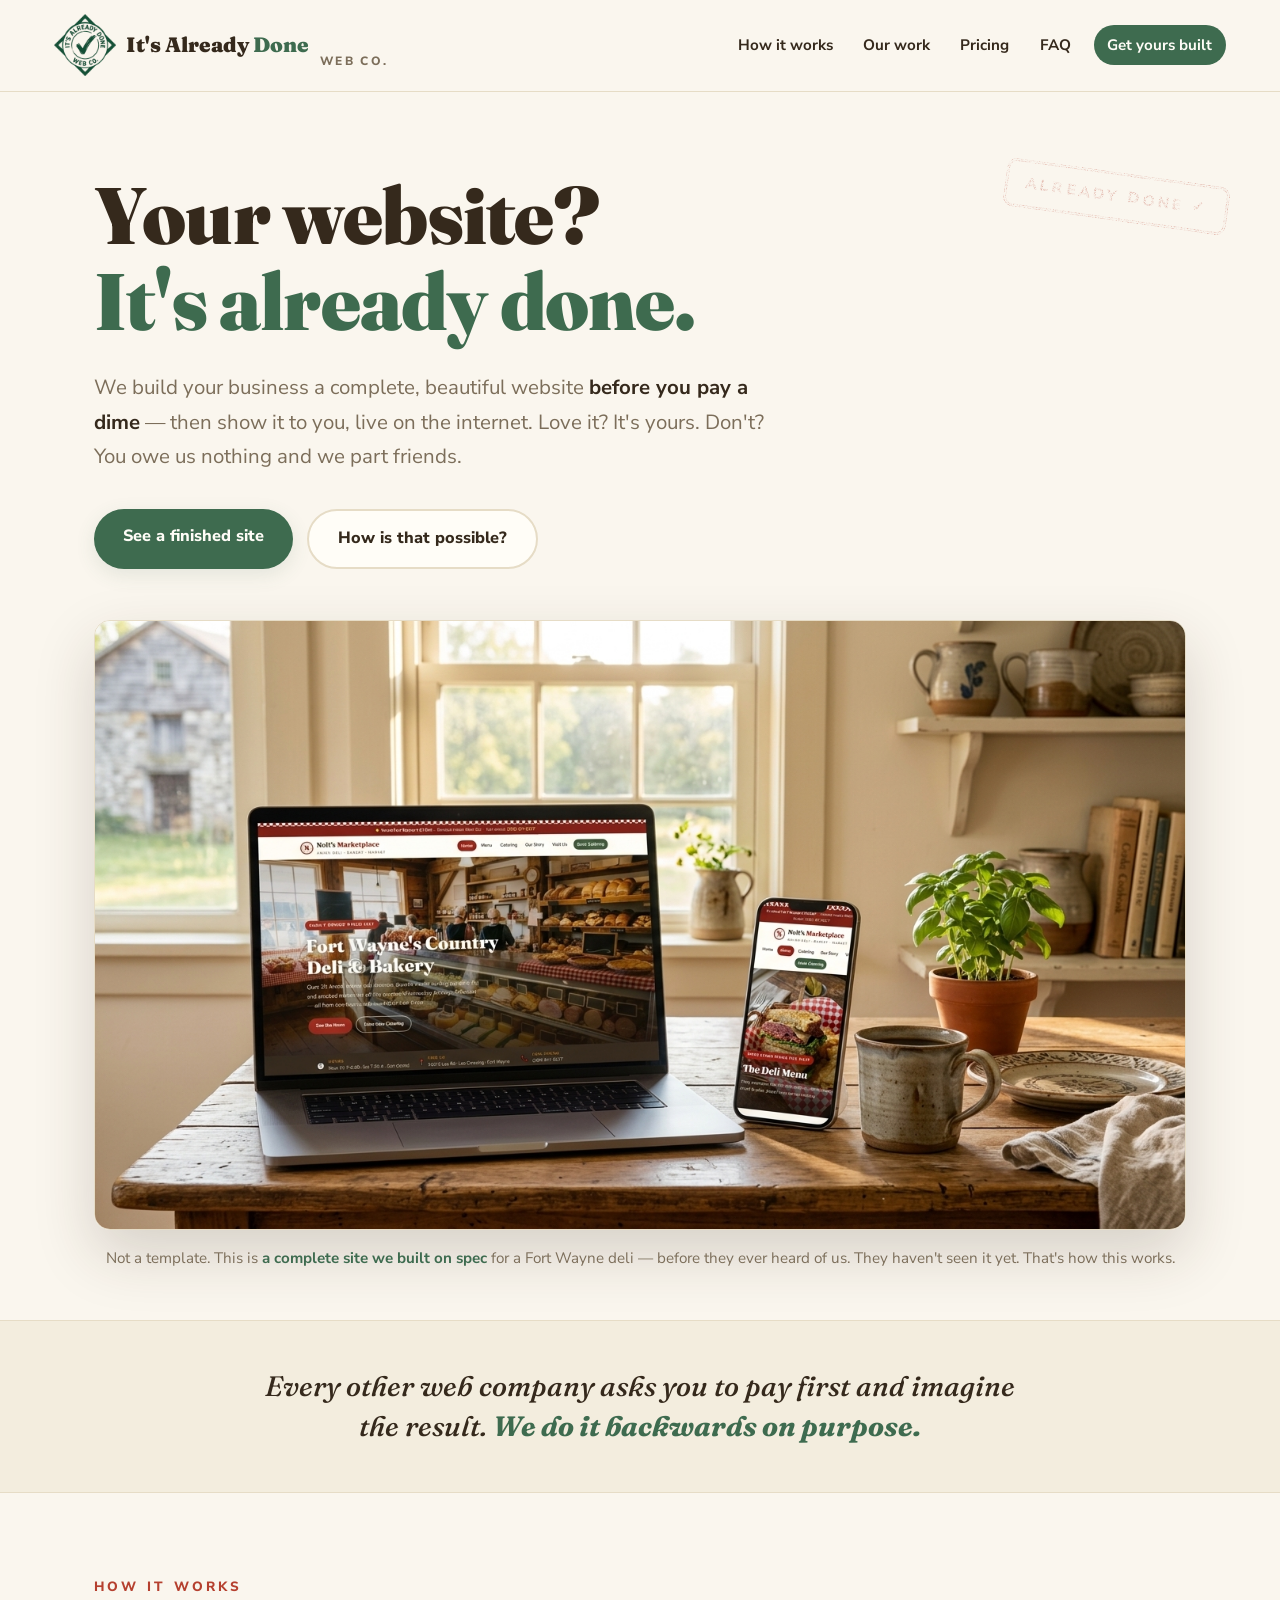
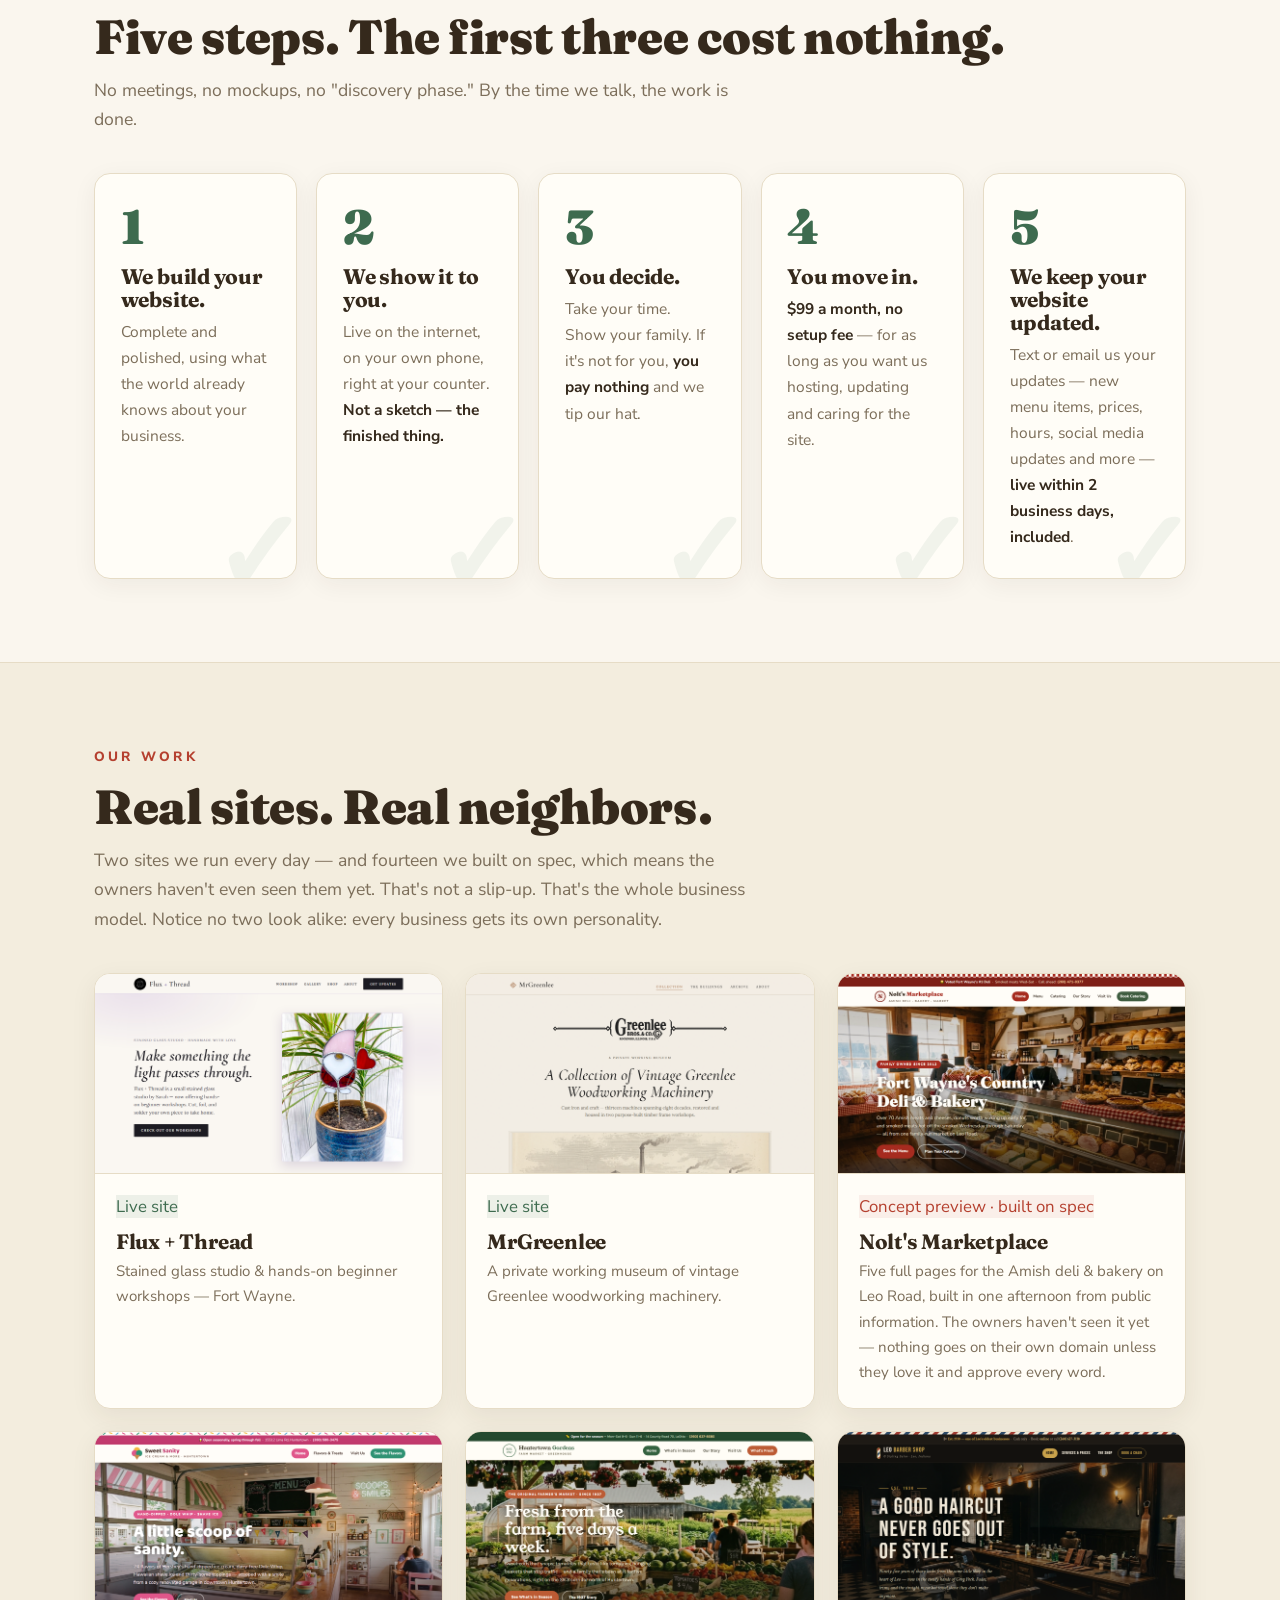
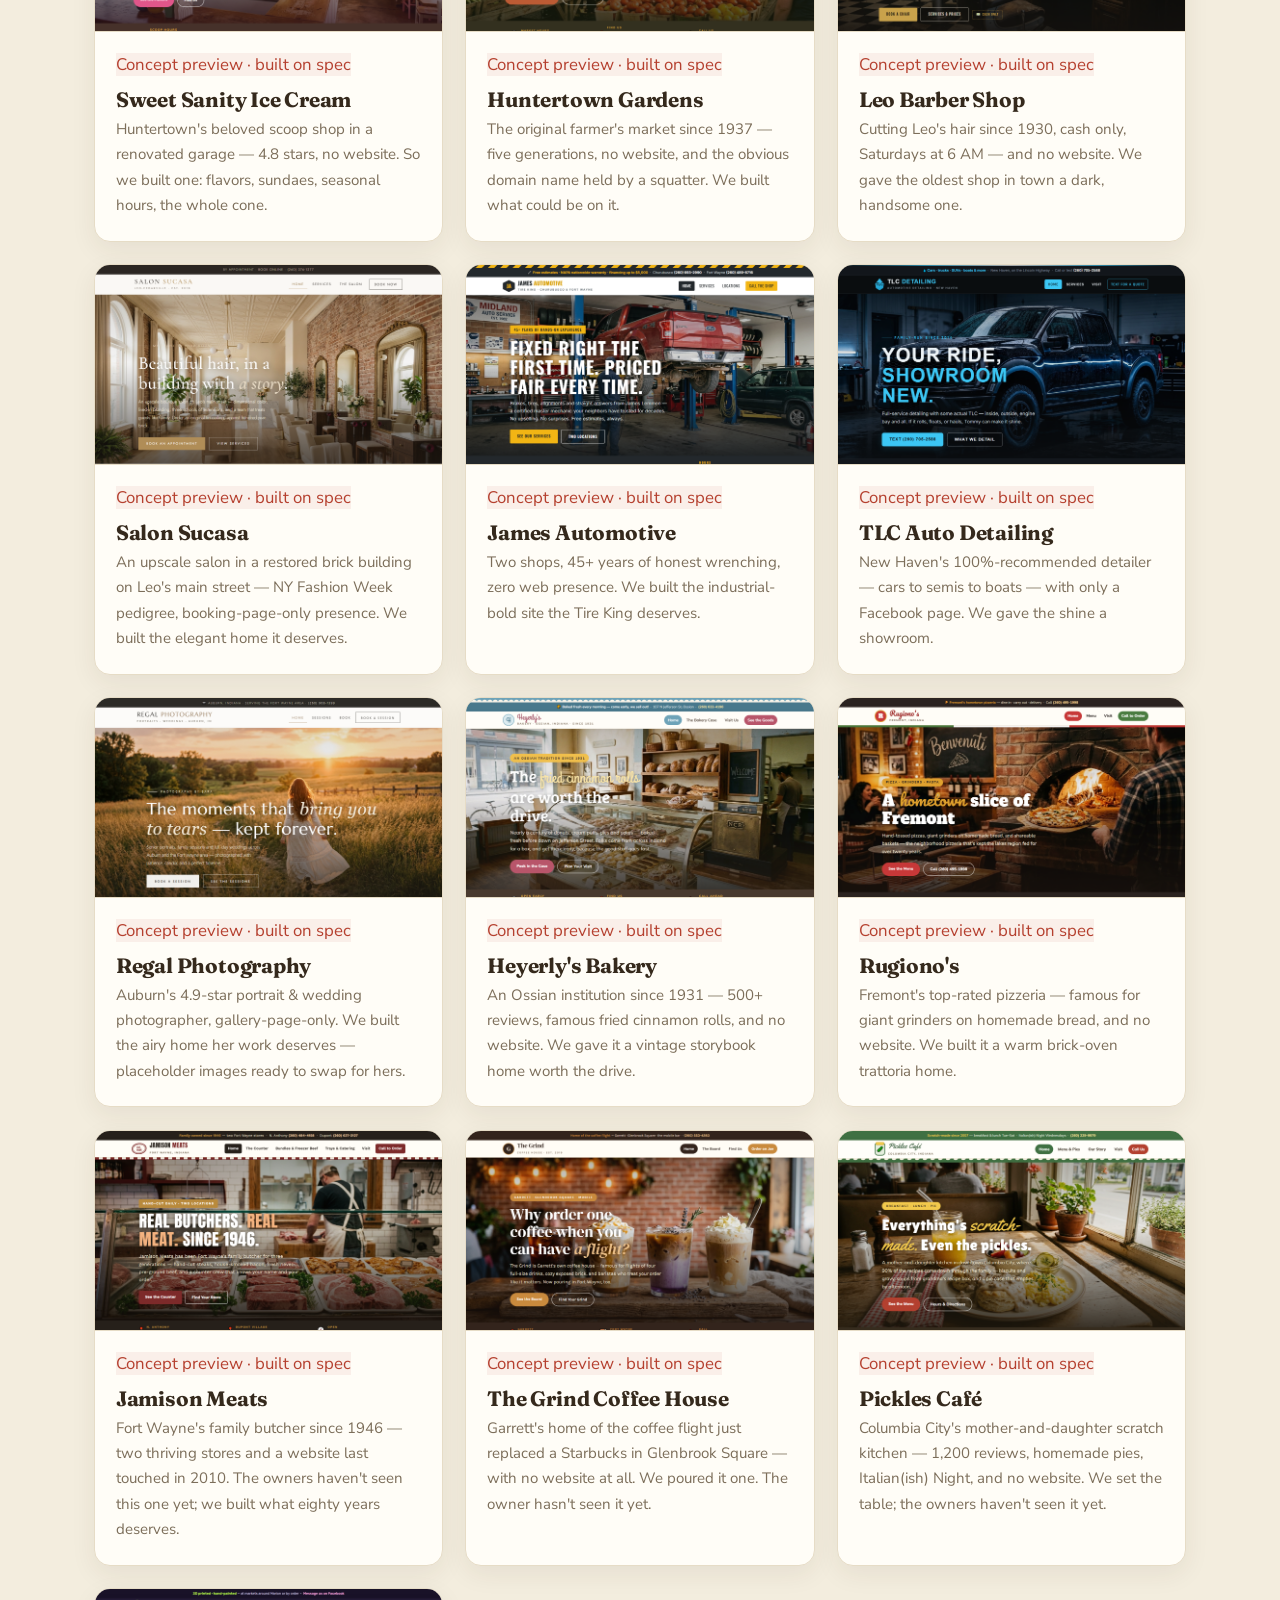
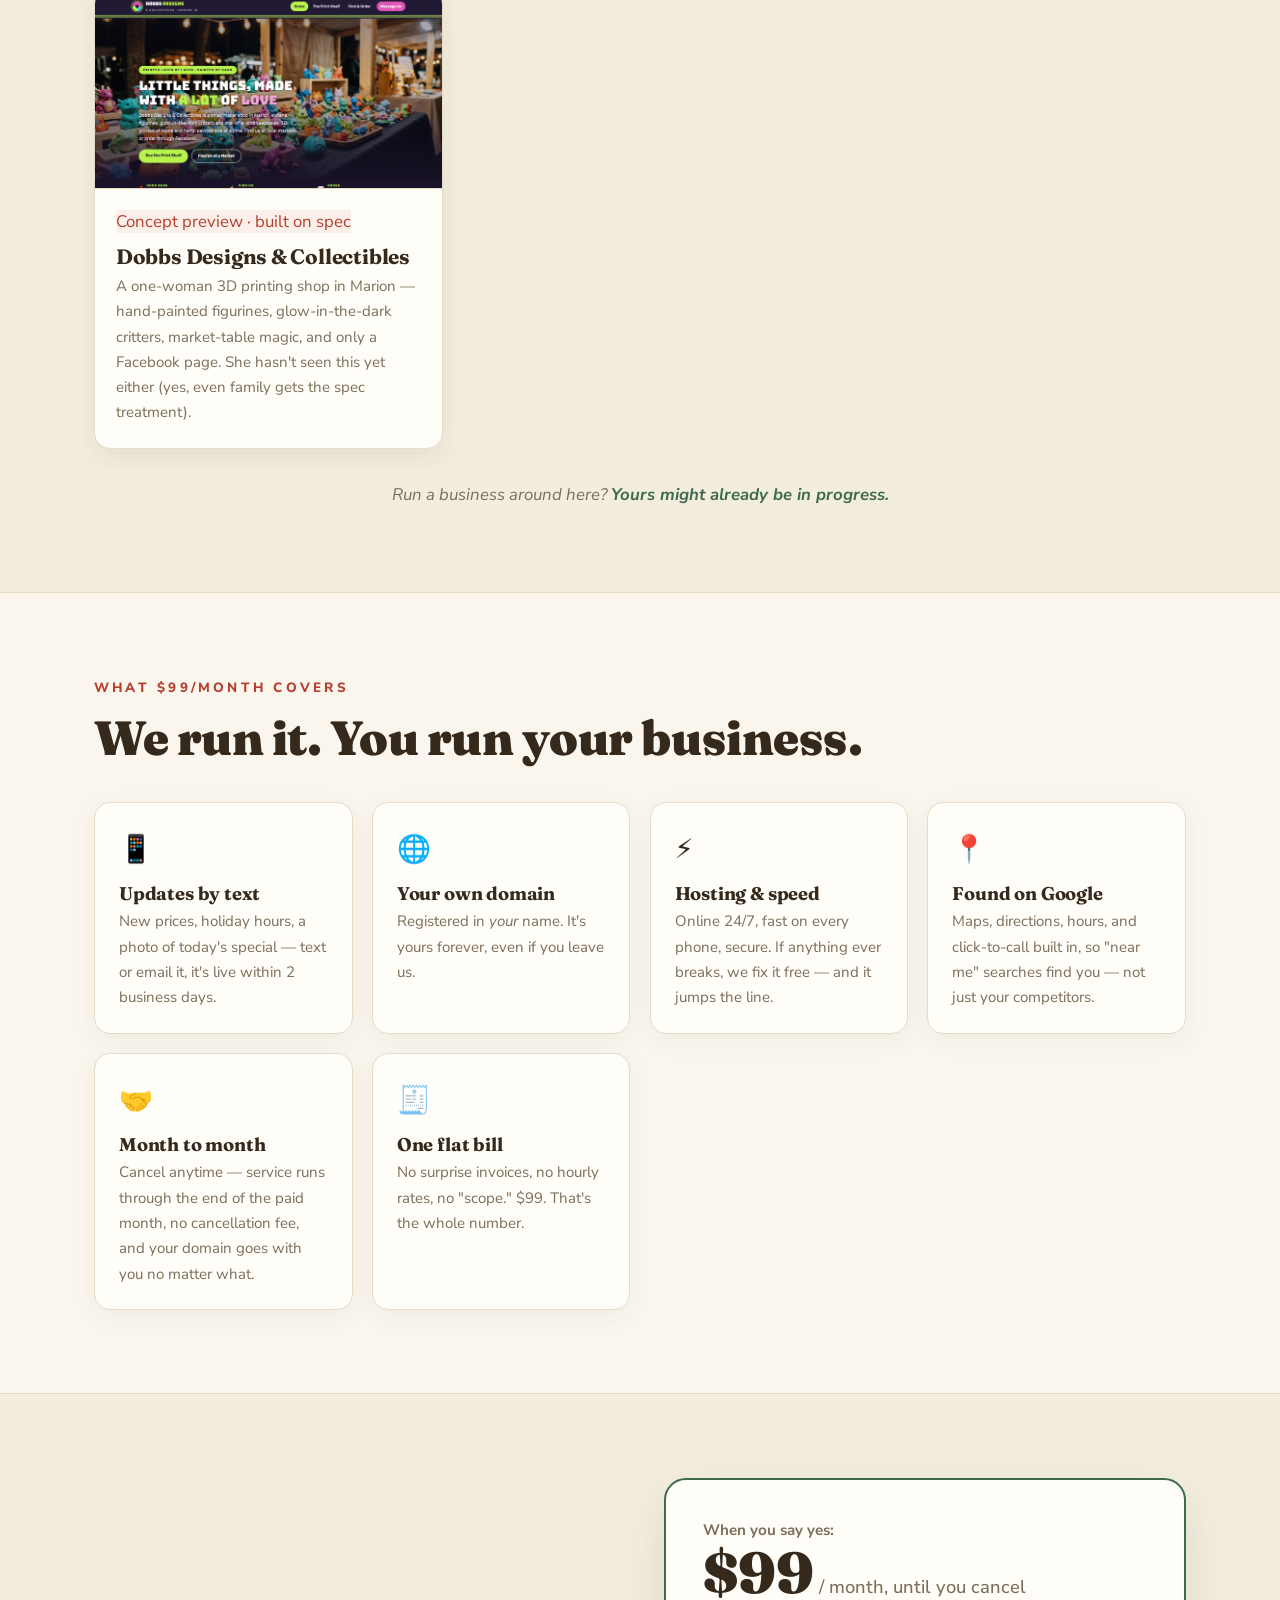
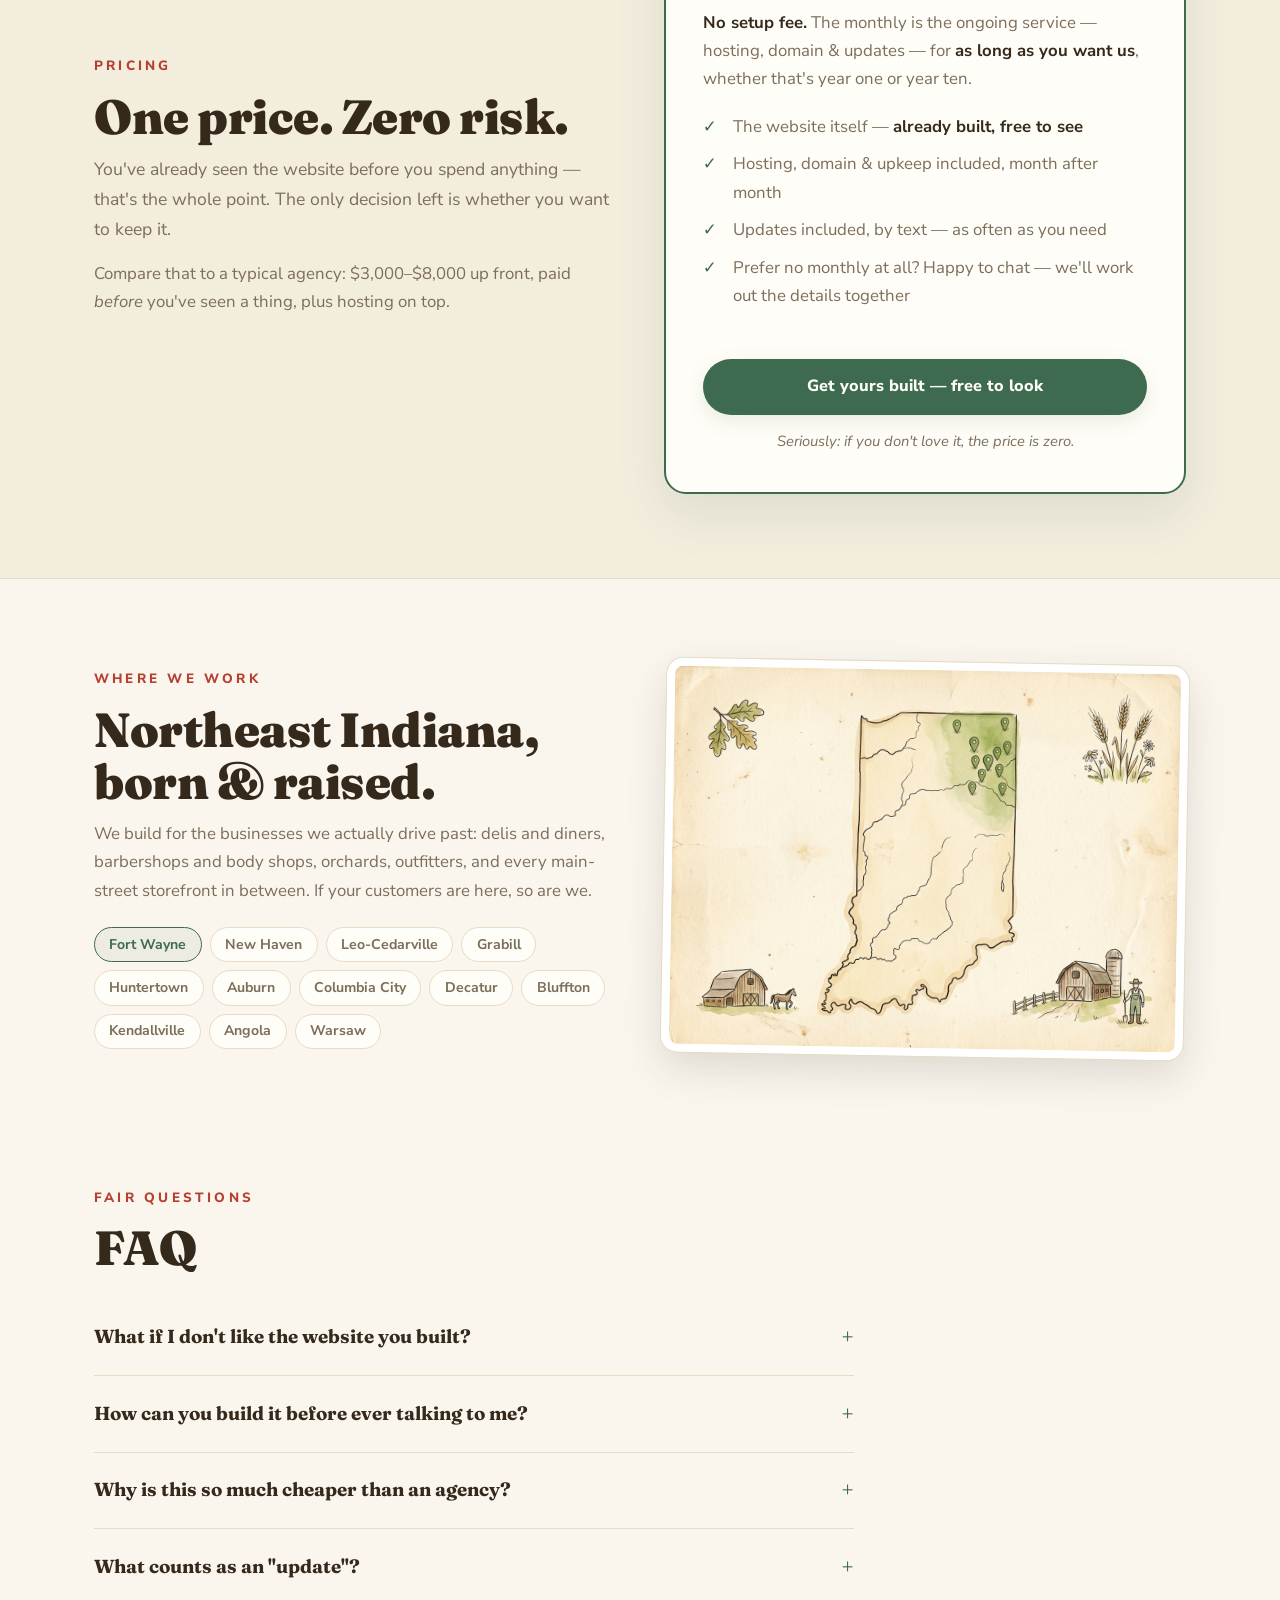
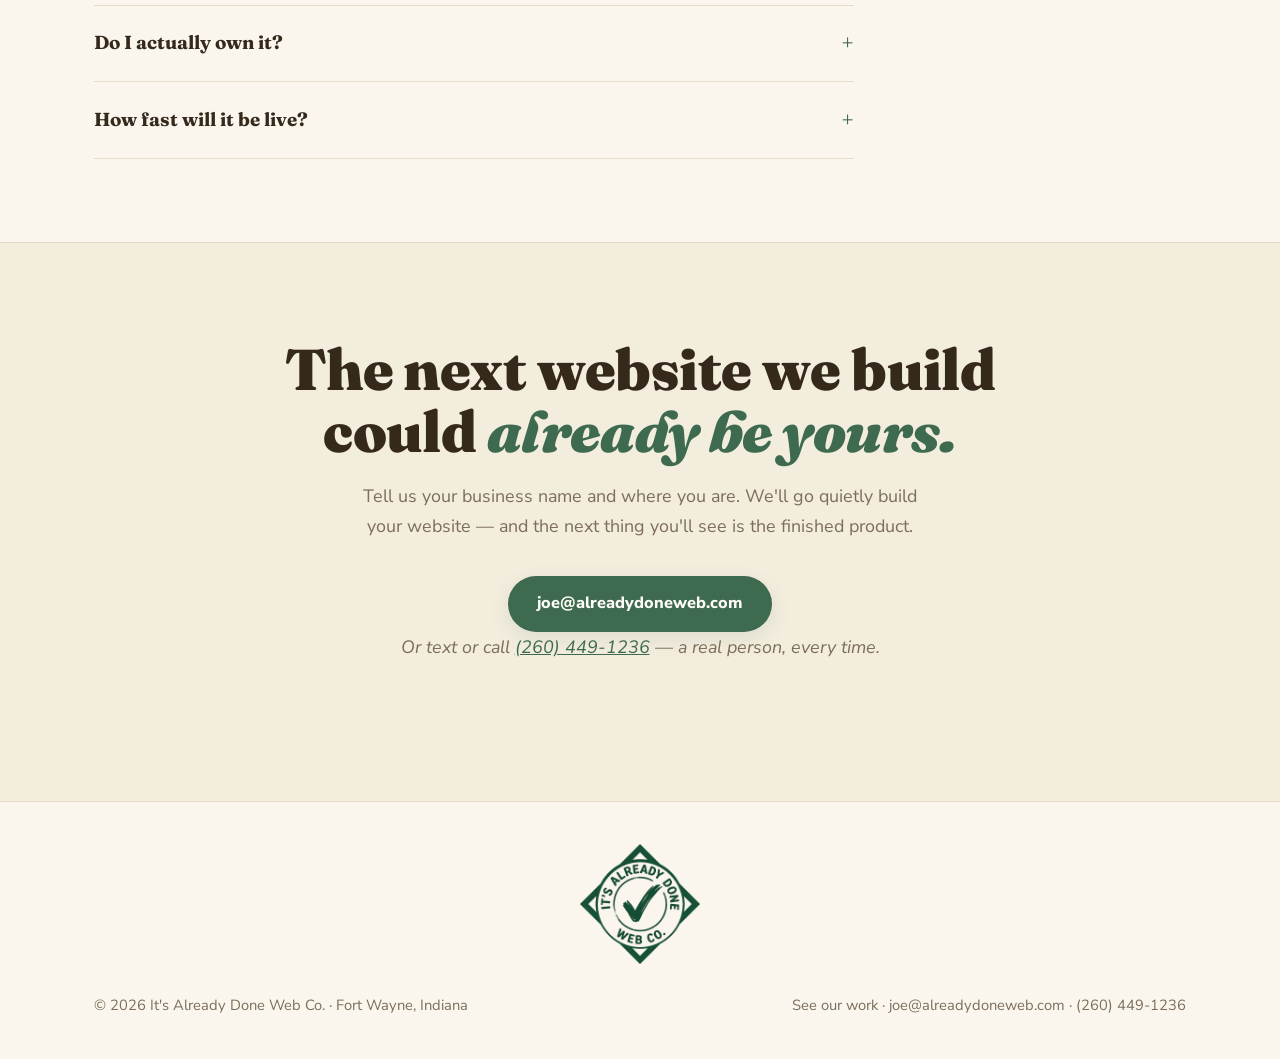
==== commit 127fa488: "How it works: five steps incl. ongoing updates; rebuild Nolts packet - Steps match the pitch sheet: " ====
--- a/index.html
+++ b/index.html
@@ -52,13 +52,13 @@
 <section class="block" id="how">
   <div class="wrap">
     <p class="eyebrow">How it works</p>
-    <h2>Four steps. The first three cost nothing.</h2>
+    <h2>Five steps. The first three cost nothing.</h2>
     <p class="sub">No meetings, no mockups, no "discovery phase." By the time we talk, the work is done.</p>
     <div class="steps">
       <div class="step">
         <div class="num">1</div>
         <h3>We build your website.</h3>
-        <p>Complete and polished, using what the world already knows about your business. <strong>You don't lift a finger</strong> — you don't even know we're doing it.</p>
+        <p>Complete and polished, using what the world already knows about your business.</p>
         <span class="ghost">✓</span>
       </div>
       <div class="step">
@@ -76,7 +76,13 @@
       <div class="step">
         <div class="num">4</div>
         <h3>You move in.</h3>
-        <p><strong>$99 a month, no setup fee</strong> — for as long as you want us hosting, updating and caring for the site. Your domain and your content are yours from day one.</p>
+        <p><strong>$99 a month, no setup fee</strong> — for as long as you want us hosting, updating and caring for the site.</p>
+        <span class="ghost">✓</span>
+      </div>
+      <div class="step">
+        <div class="num">5</div>
+        <h3>We keep your website updated.</h3>
+        <p>Text or email us your updates — new menu items, prices, hours, social media updates and more — <strong>live within 2 business days, included</strong>.</p>
         <span class="ghost">✓</span>
       </div>
     </div>
--- a/css/style.css
+++ b/css/style.css
@@ -157,7 +157,7 @@
 .block .sub { color: var(--muted); max-width: 60ch; font-size: 1.1rem; margin-bottom: 2.4rem; }
 
 /* steps */
-.steps { display: grid; grid-template-columns: repeat(auto-fit, minmax(240px, 1fr)); gap: 1.2rem; }
+.steps { display: grid; grid-template-columns: repeat(auto-fit, minmax(190px, 1fr)); gap: 1.2rem; }
 .step {
   background: var(--panel); border: 1px solid var(--line); border-radius: var(--radius);
   padding: 1.8rem 1.6rem 1.7rem; position: relative; overflow: hidden;
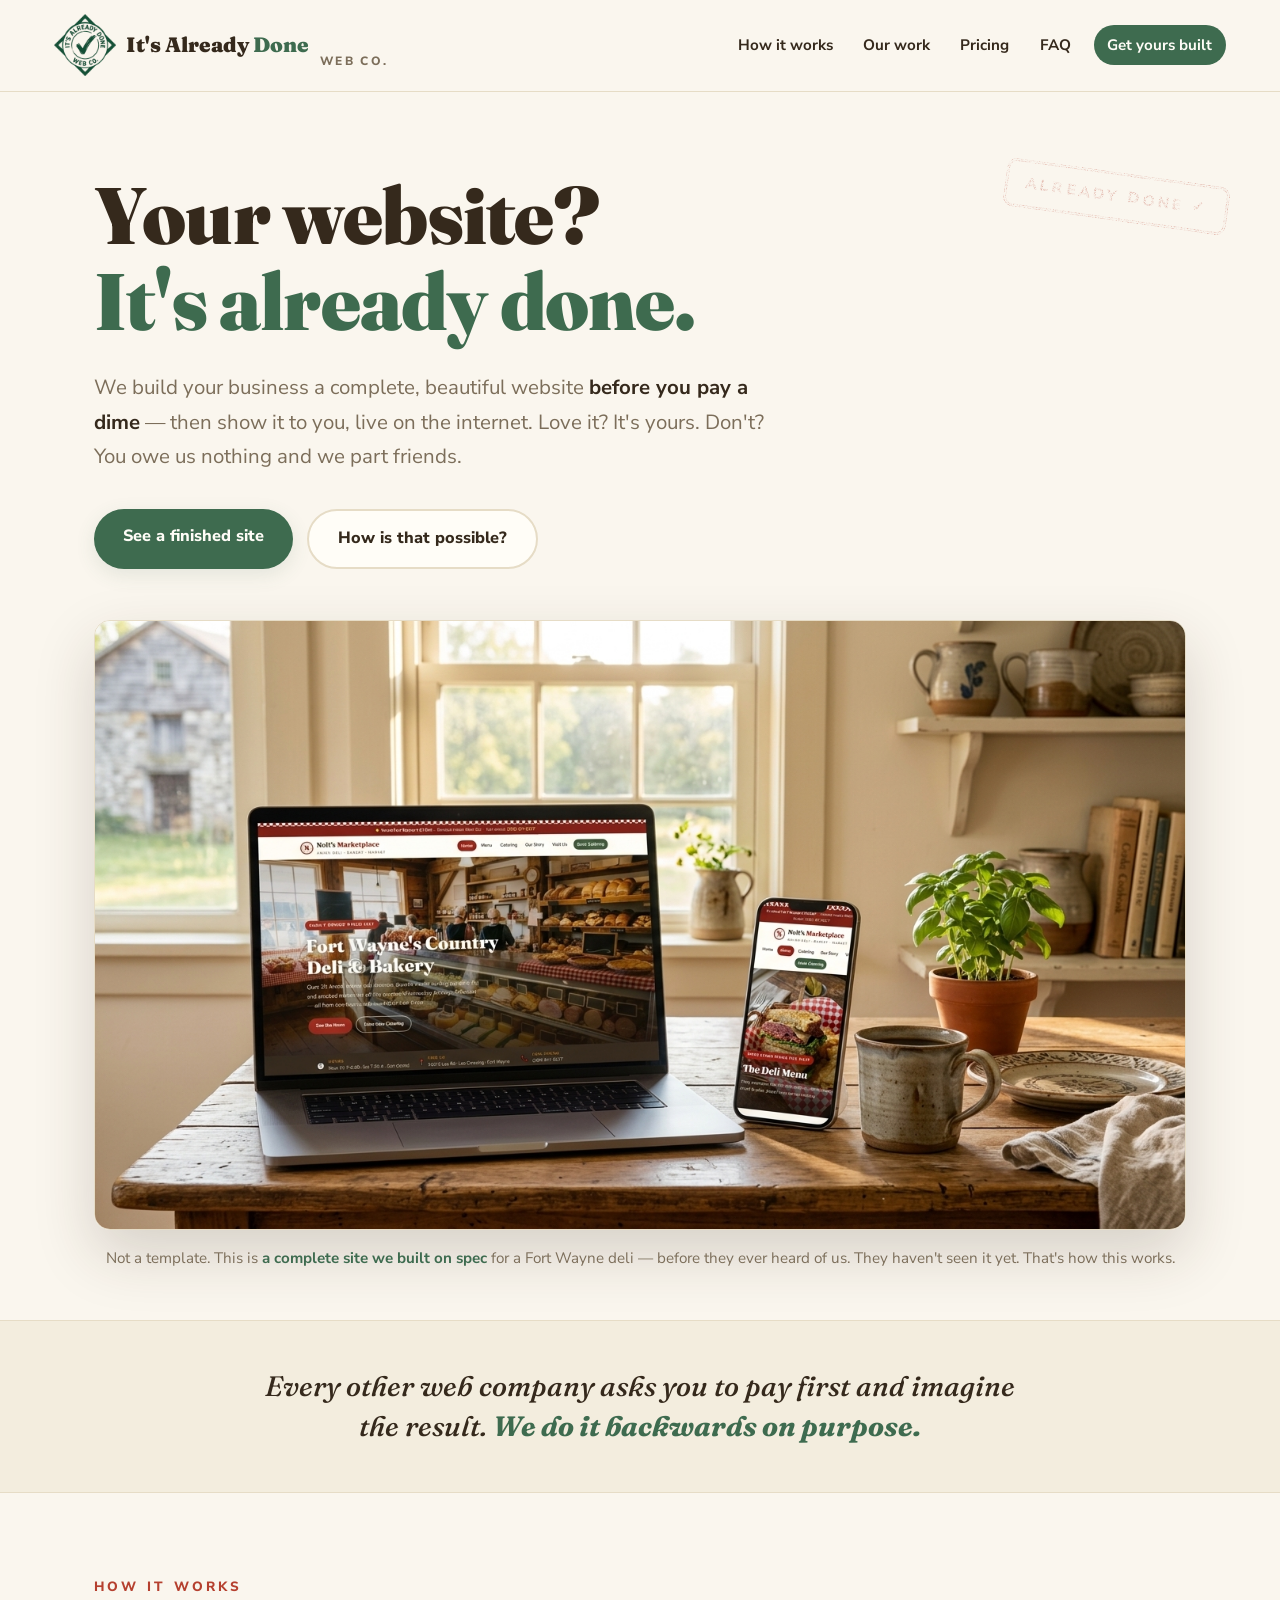
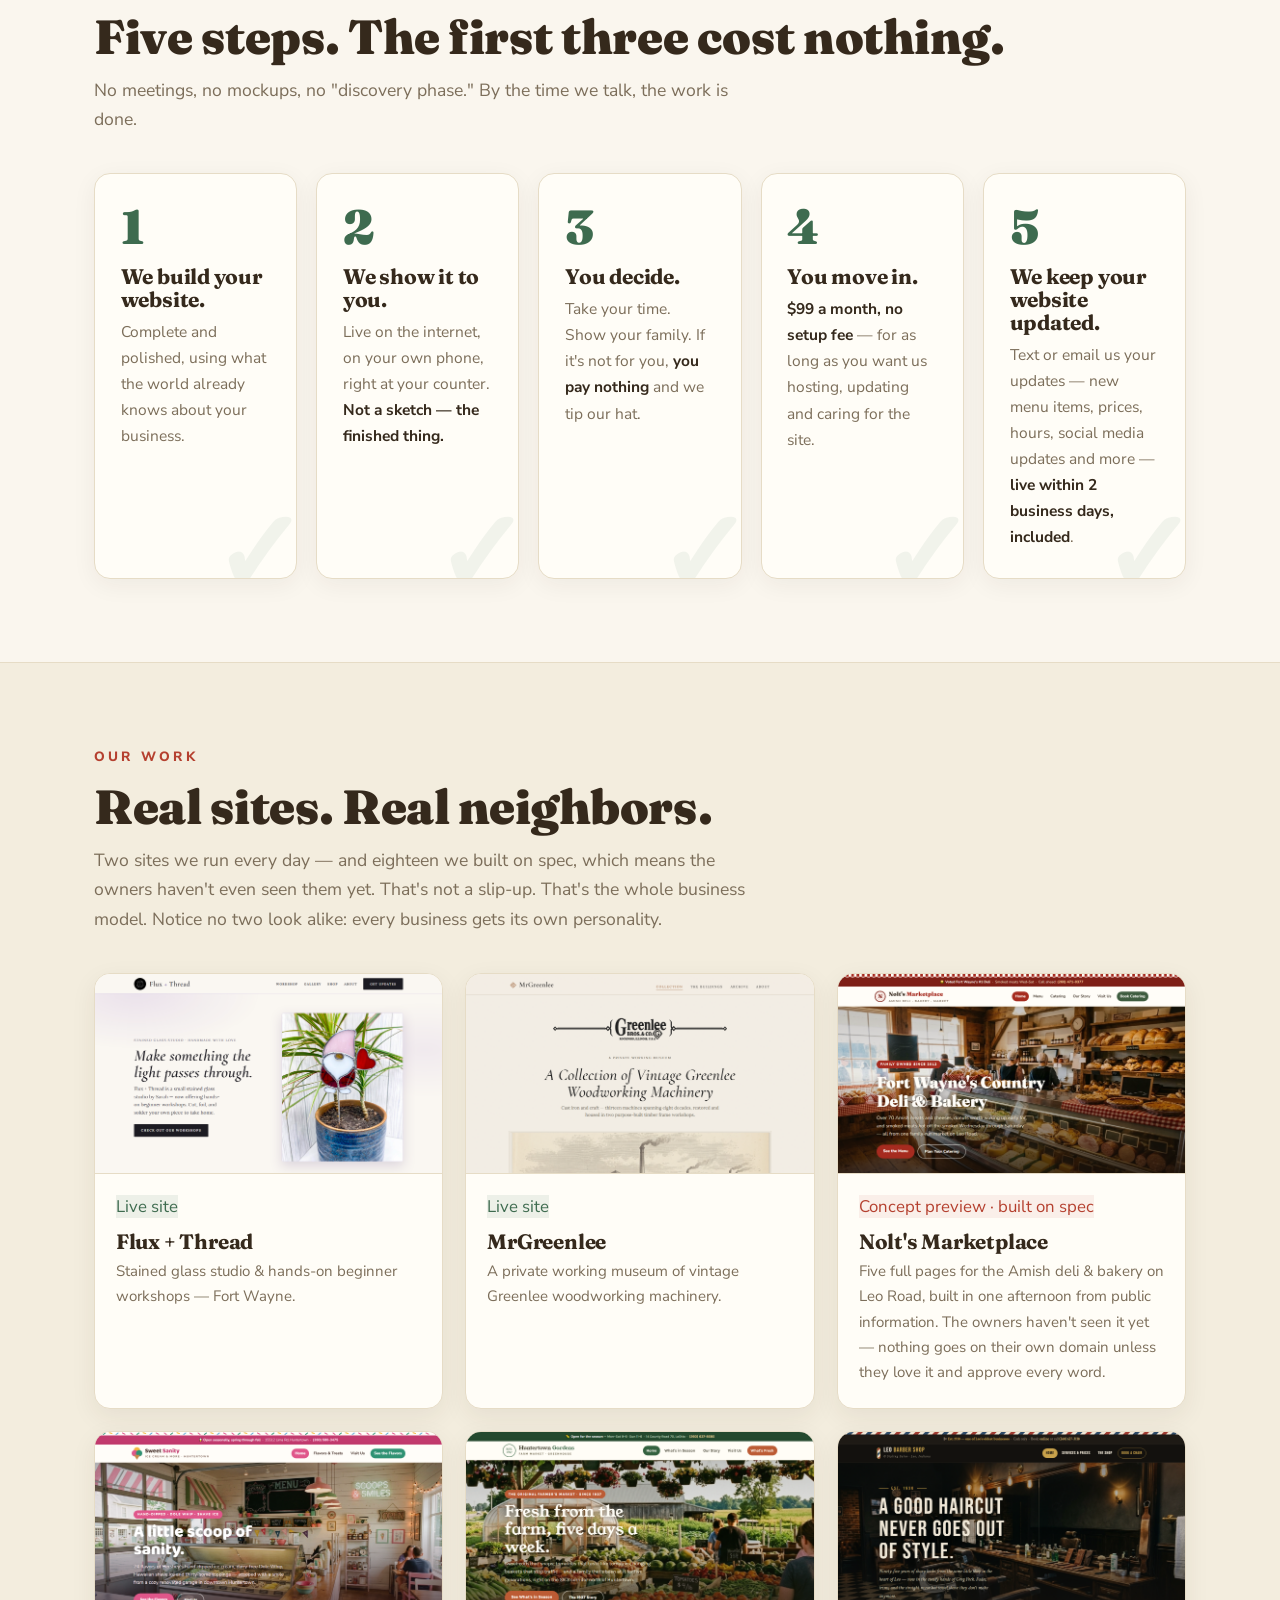
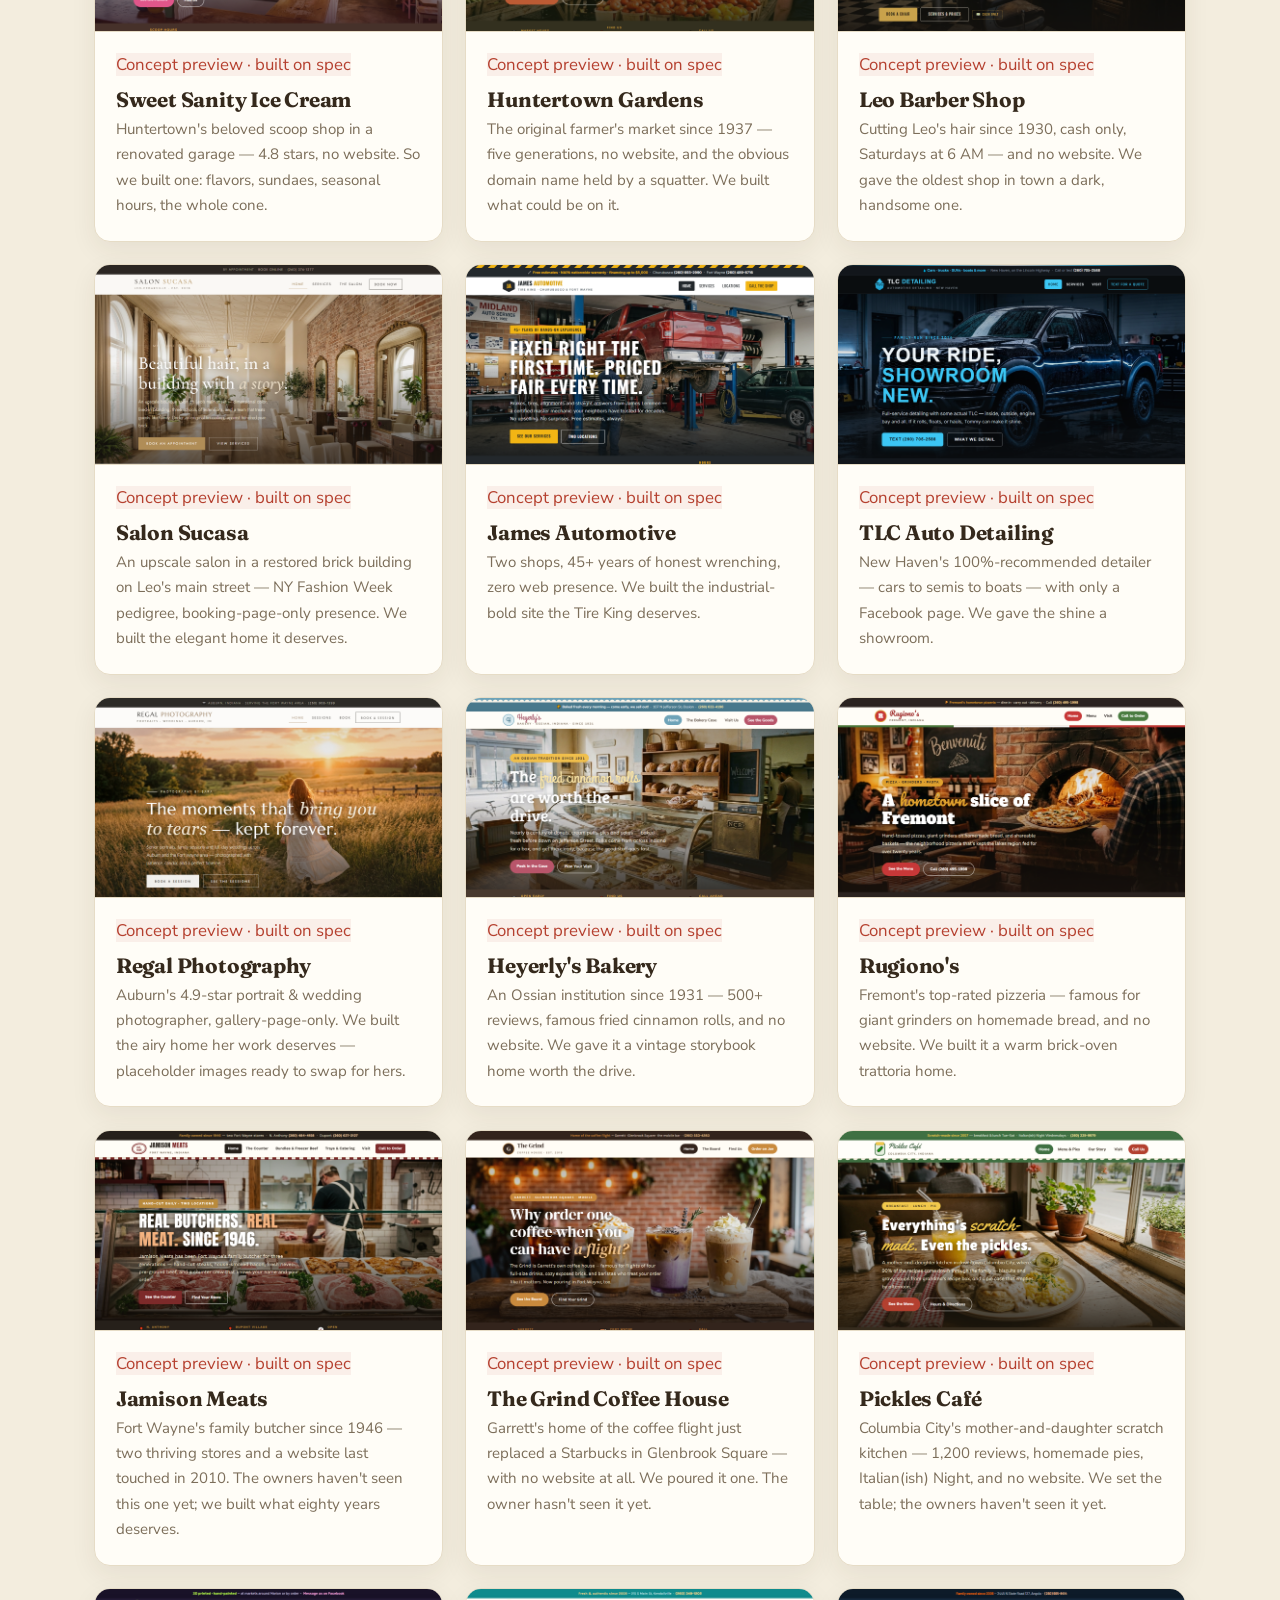
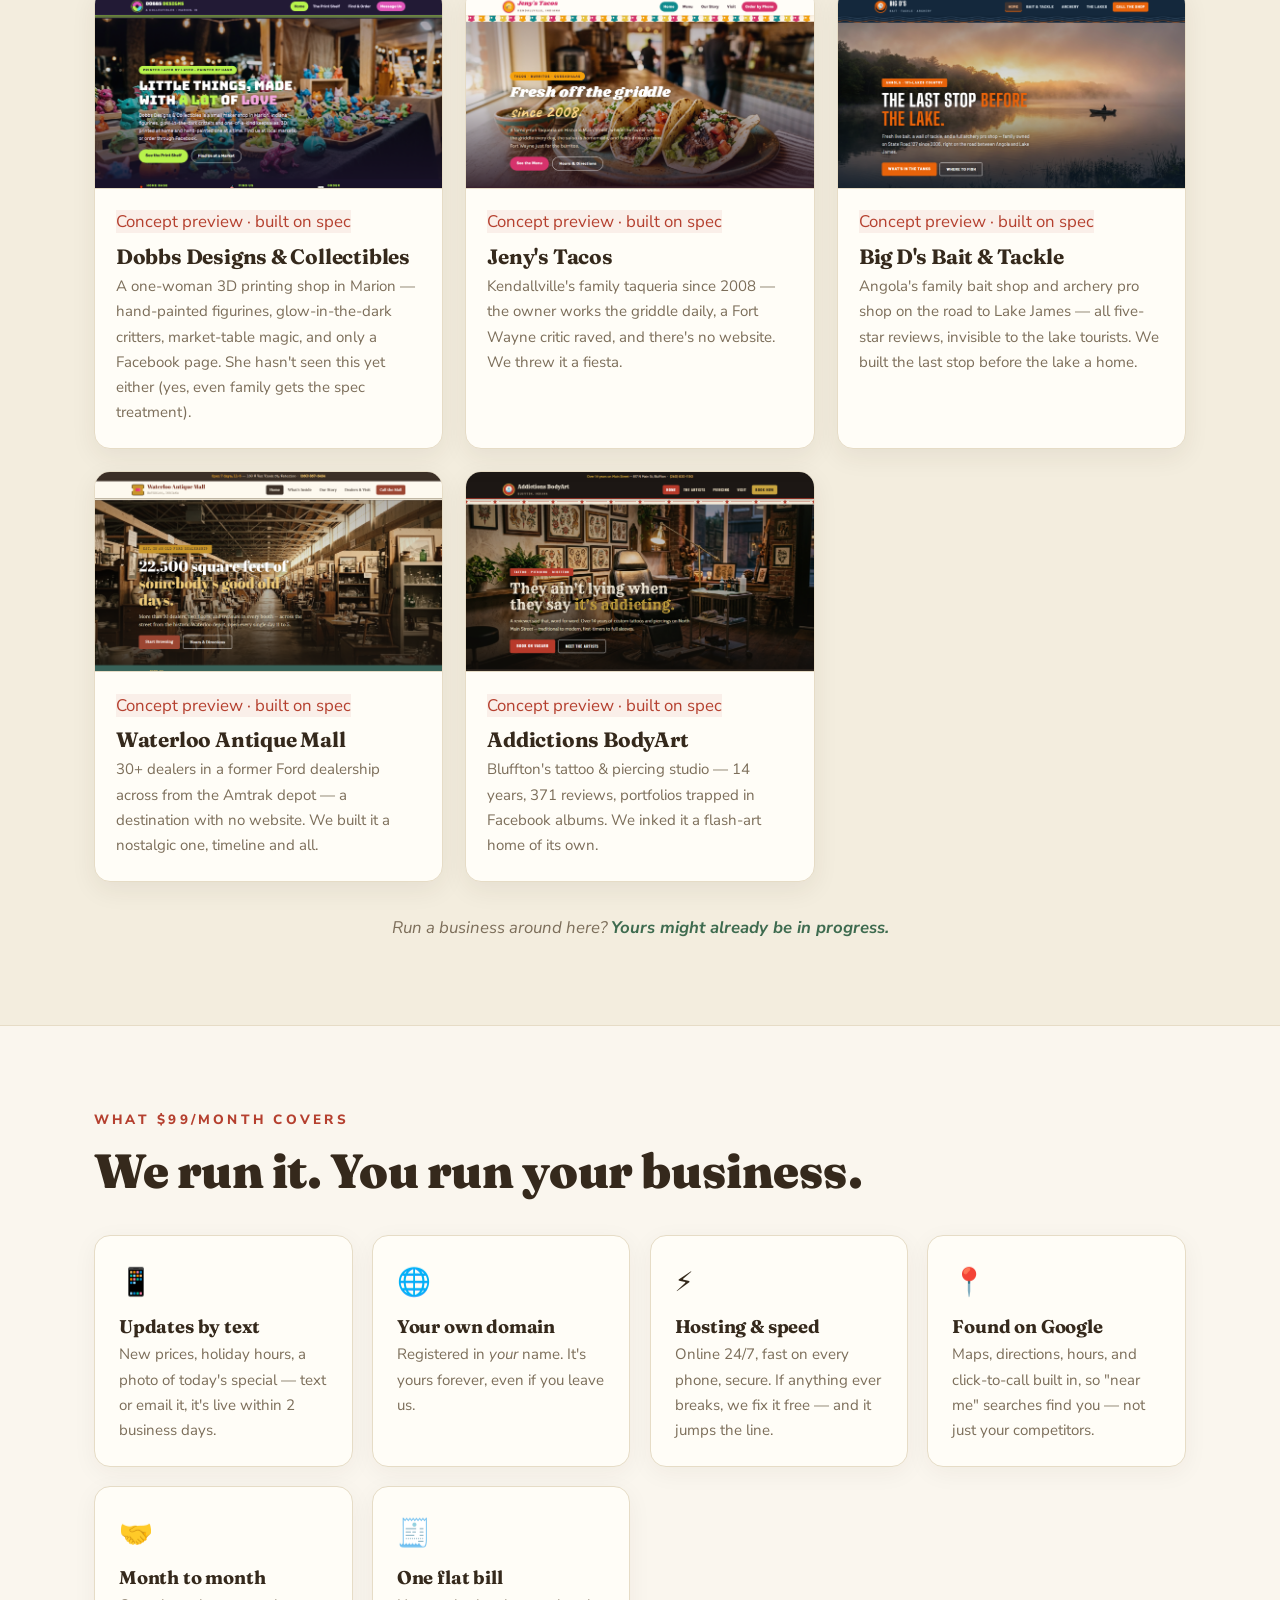
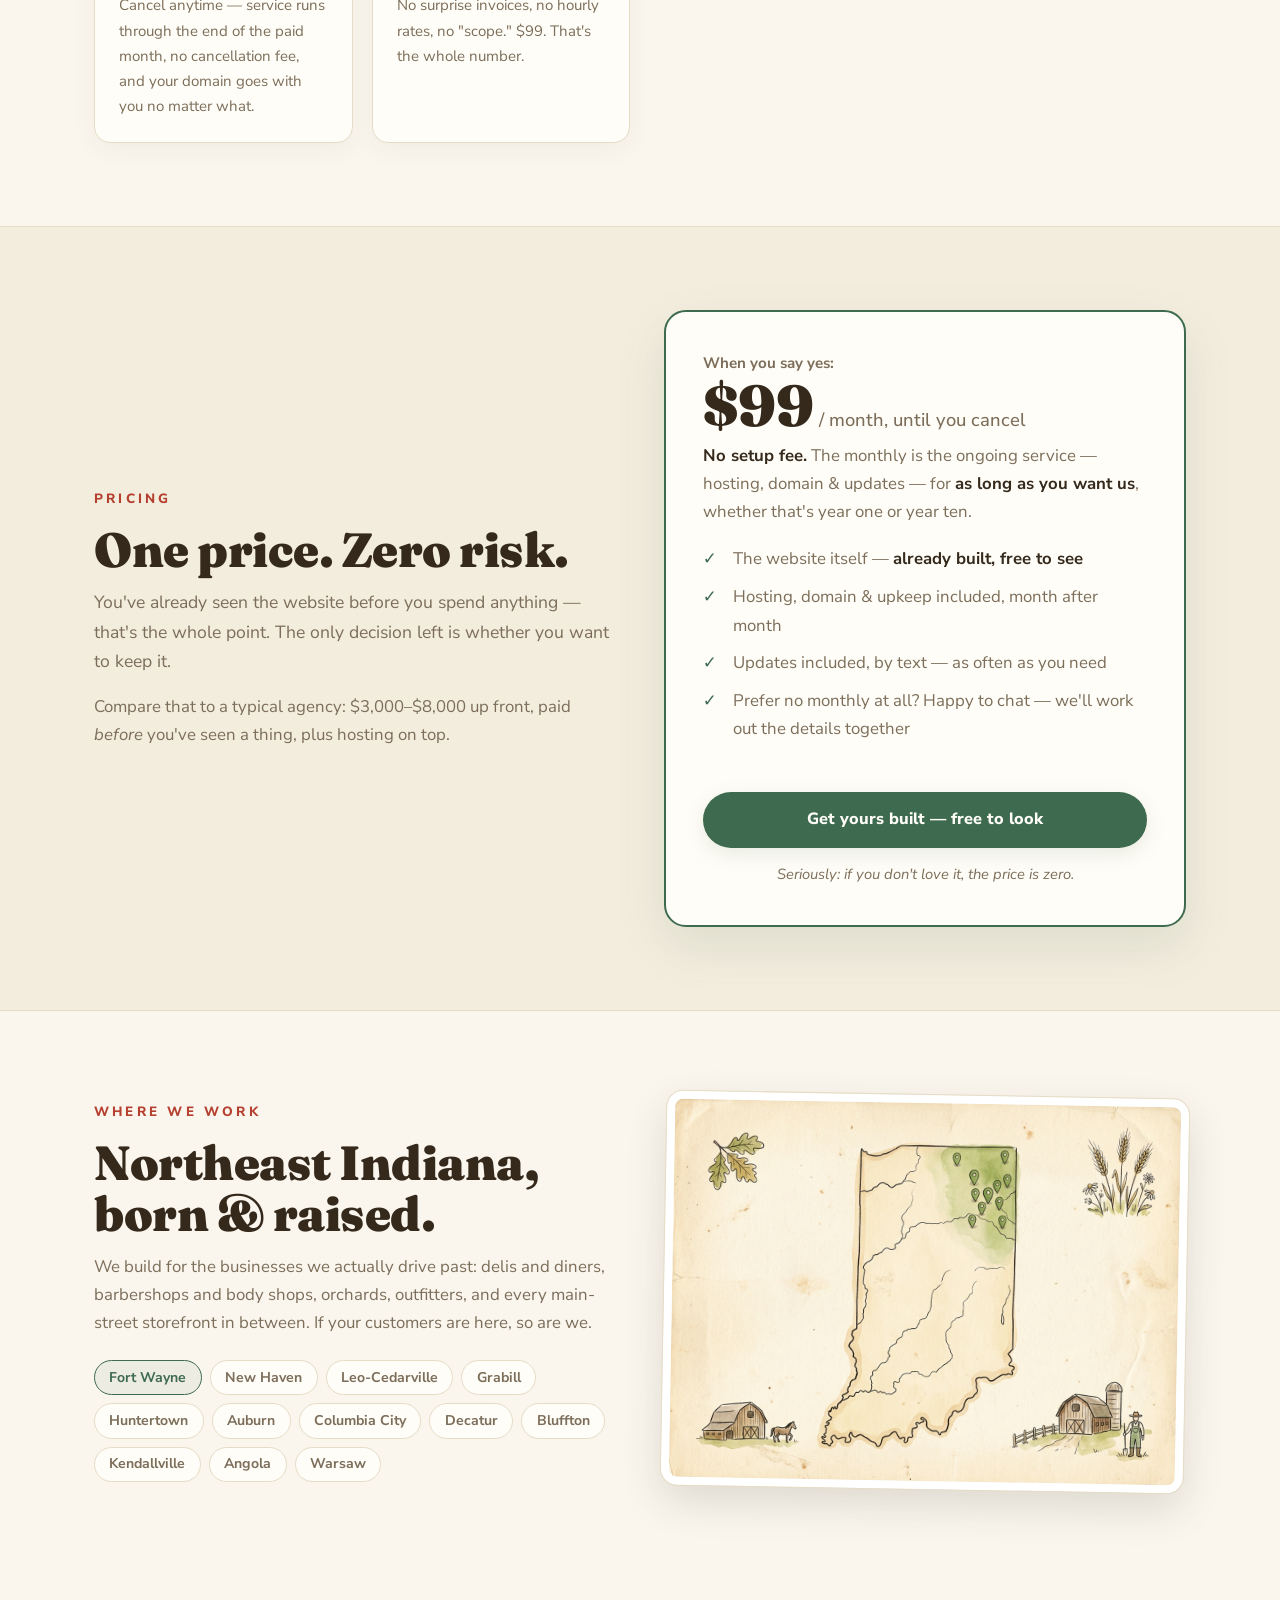
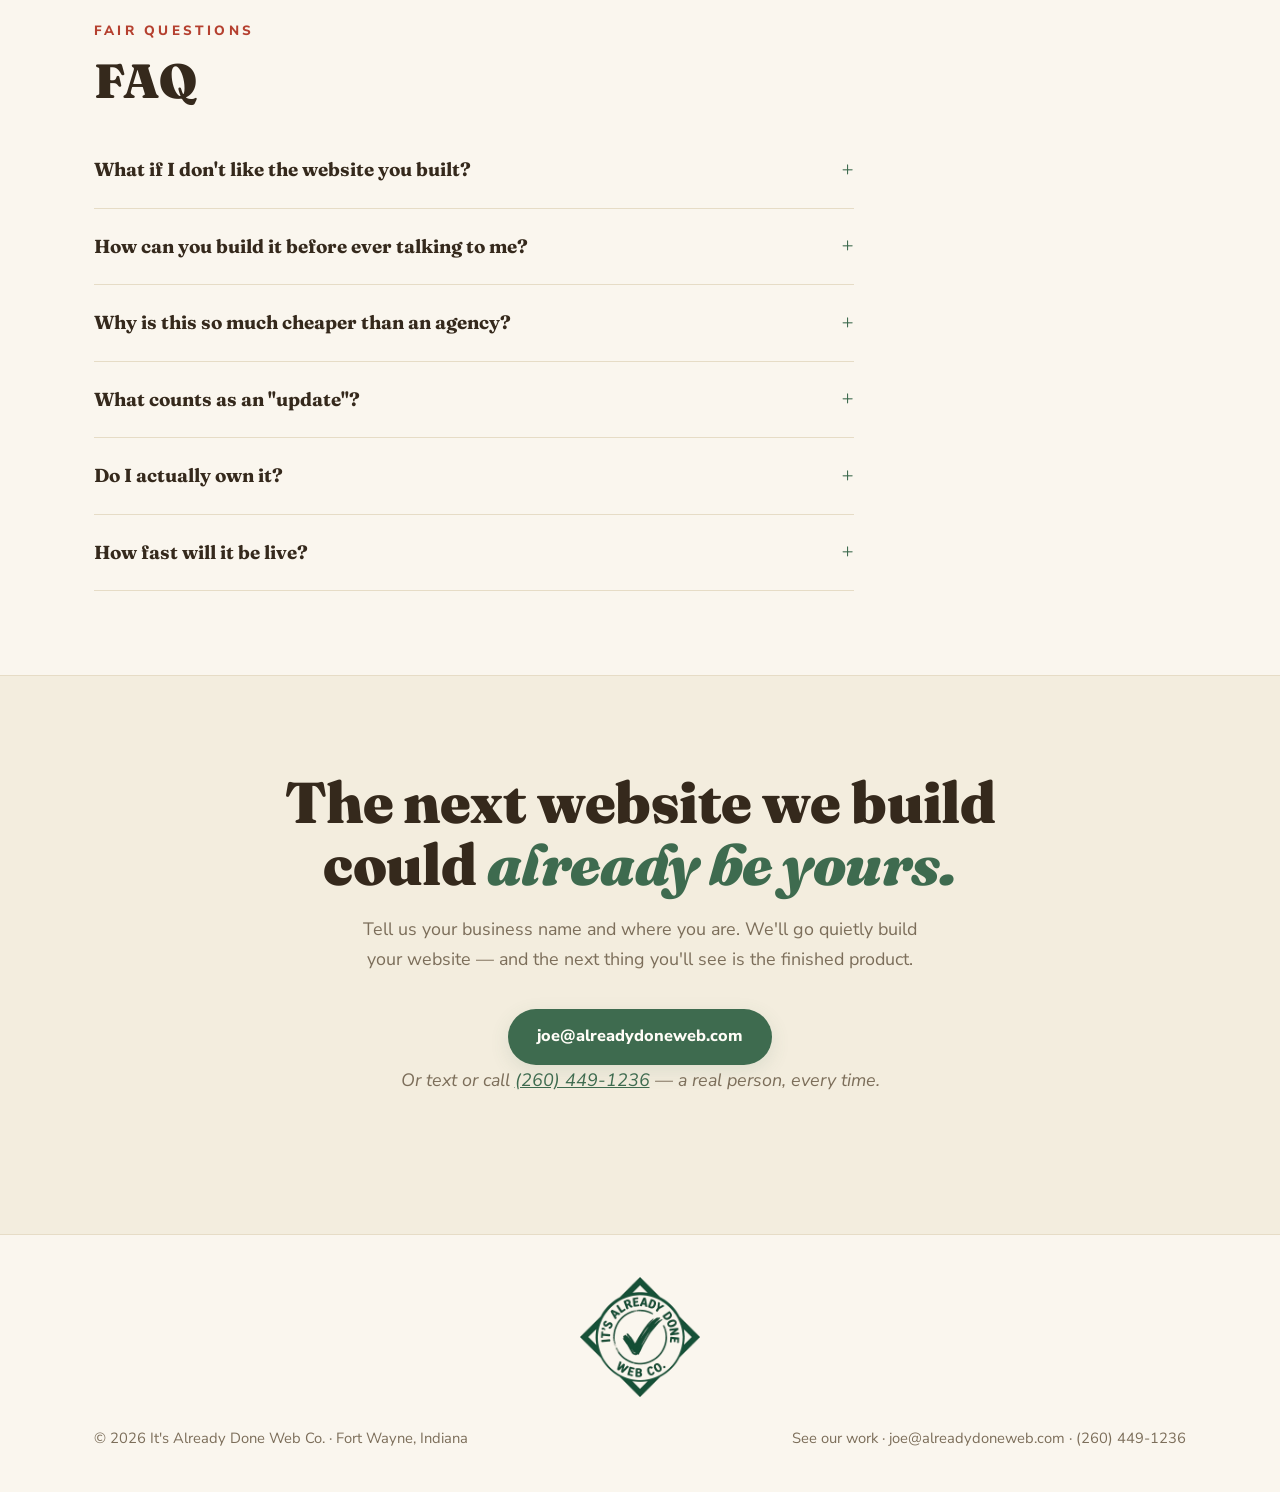
==== commit 26a3e86b: "Portfolio: add Jeny's Tacos, Big D's, Waterloo Antique Mall, Addictions BodyArt (specs #15-18); coun" ====
--- a/index.html
+++ b/index.html
@@ -93,7 +93,7 @@
   <div class="wrap">
     <p class="eyebrow">Our work</p>
     <h2>Real sites. Real neighbors.</h2>
-    <p class="sub">Two sites we run every day — and fourteen we built on spec, which means the owners haven't even seen them yet. That's not a slip-up. That's the whole business model. Notice no two look alike: every business gets its own personality.</p>
+    <p class="sub">Two sites we run every day — and eighteen we built on spec, which means the owners haven't even seen them yet. That's not a slip-up. That's the whole business model. Notice no two look alike: every business gets its own personality.</p>
     <div class="folio-grid">
       <a class="folio" href="https://fluxandthread.com" target="_blank" rel="noopener">
         <img src="assets/shot-fluxandthread.png" alt="The Flux + Thread website: a light, elegant page for a stained glass studio">
@@ -221,6 +221,38 @@
           <span class="tagchip spec">Concept preview · built on spec</span>
           <h3>Dobbs Designs &amp; Collectibles</h3>
           <p>A one-woman 3D printing shop in Marion — hand-painted figurines, glow-in-the-dark critters, market-table magic, and only a Facebook page. She hasn't seen this yet either (yes, even family gets the spec treatment).</p>
+        </div>
+      </a>
+      <a class="folio" href="https://flylow3d.github.io/jenys-tacos/" target="_blank" rel="noopener">
+        <img src="assets/shot-jenys-tacos.png" alt="The Jeny's Tacos concept website: a vibrant fiesta homepage with papel picado banners and fresh tacos">
+        <div class="pad">
+          <span class="tagchip spec">Concept preview · built on spec</span>
+          <h3>Jeny's Tacos</h3>
+          <p>Kendallville's family taqueria since 2008 — the owner works the griddle daily, a Fort Wayne critic raved, and there's no website. We threw it a fiesta.</p>
+        </div>
+      </a>
+      <a class="folio" href="https://flylow3d.github.io/big-ds-bait-and-tackle/" target="_blank" rel="noopener">
+        <img src="assets/shot-big-ds-bait-and-tackle.png" alt="The Big D's Bait &amp; Tackle concept website: a rugged navy and blaze-orange lakeside outfitter homepage">
+        <div class="pad">
+          <span class="tagchip spec">Concept preview · built on spec</span>
+          <h3>Big D's Bait &amp; Tackle</h3>
+          <p>Angola's family bait shop and archery pro shop on the road to Lake James — all five-star reviews, invisible to the lake tourists. We built the last stop before the lake a home.</p>
+        </div>
+      </a>
+      <a class="folio" href="https://flylow3d.github.io/waterloo-antique-mall/" target="_blank" rel="noopener">
+        <img src="assets/shot-waterloo-antique-mall.png" alt="The Waterloo Antique Mall concept website: a nostalgic sepia Americana homepage with sunlit antique aisles">
+        <div class="pad">
+          <span class="tagchip spec">Concept preview · built on spec</span>
+          <h3>Waterloo Antique Mall</h3>
+          <p>30+ dealers in a former Ford dealership across from the Amtrak depot — a destination with no website. We built it a nostalgic one, timeline and all.</p>
+        </div>
+      </a>
+      <a class="folio" href="https://flylow3d.github.io/addictions-bodyart/" target="_blank" rel="noopener">
+        <img src="assets/shot-addictions-bodyart.png" alt="The Addictions BodyArt concept website: a moody flash-art tattoo studio homepage in cream, black and flash red">
+        <div class="pad">
+          <span class="tagchip spec">Concept preview · built on spec</span>
+          <h3>Addictions BodyArt</h3>
+          <p>Bluffton's tattoo &amp; piercing studio — 14 years, 371 reviews, portfolios trapped in Facebook albums. We inked it a flash-art home of its own.</p>
         </div>
       </a>
     </div>
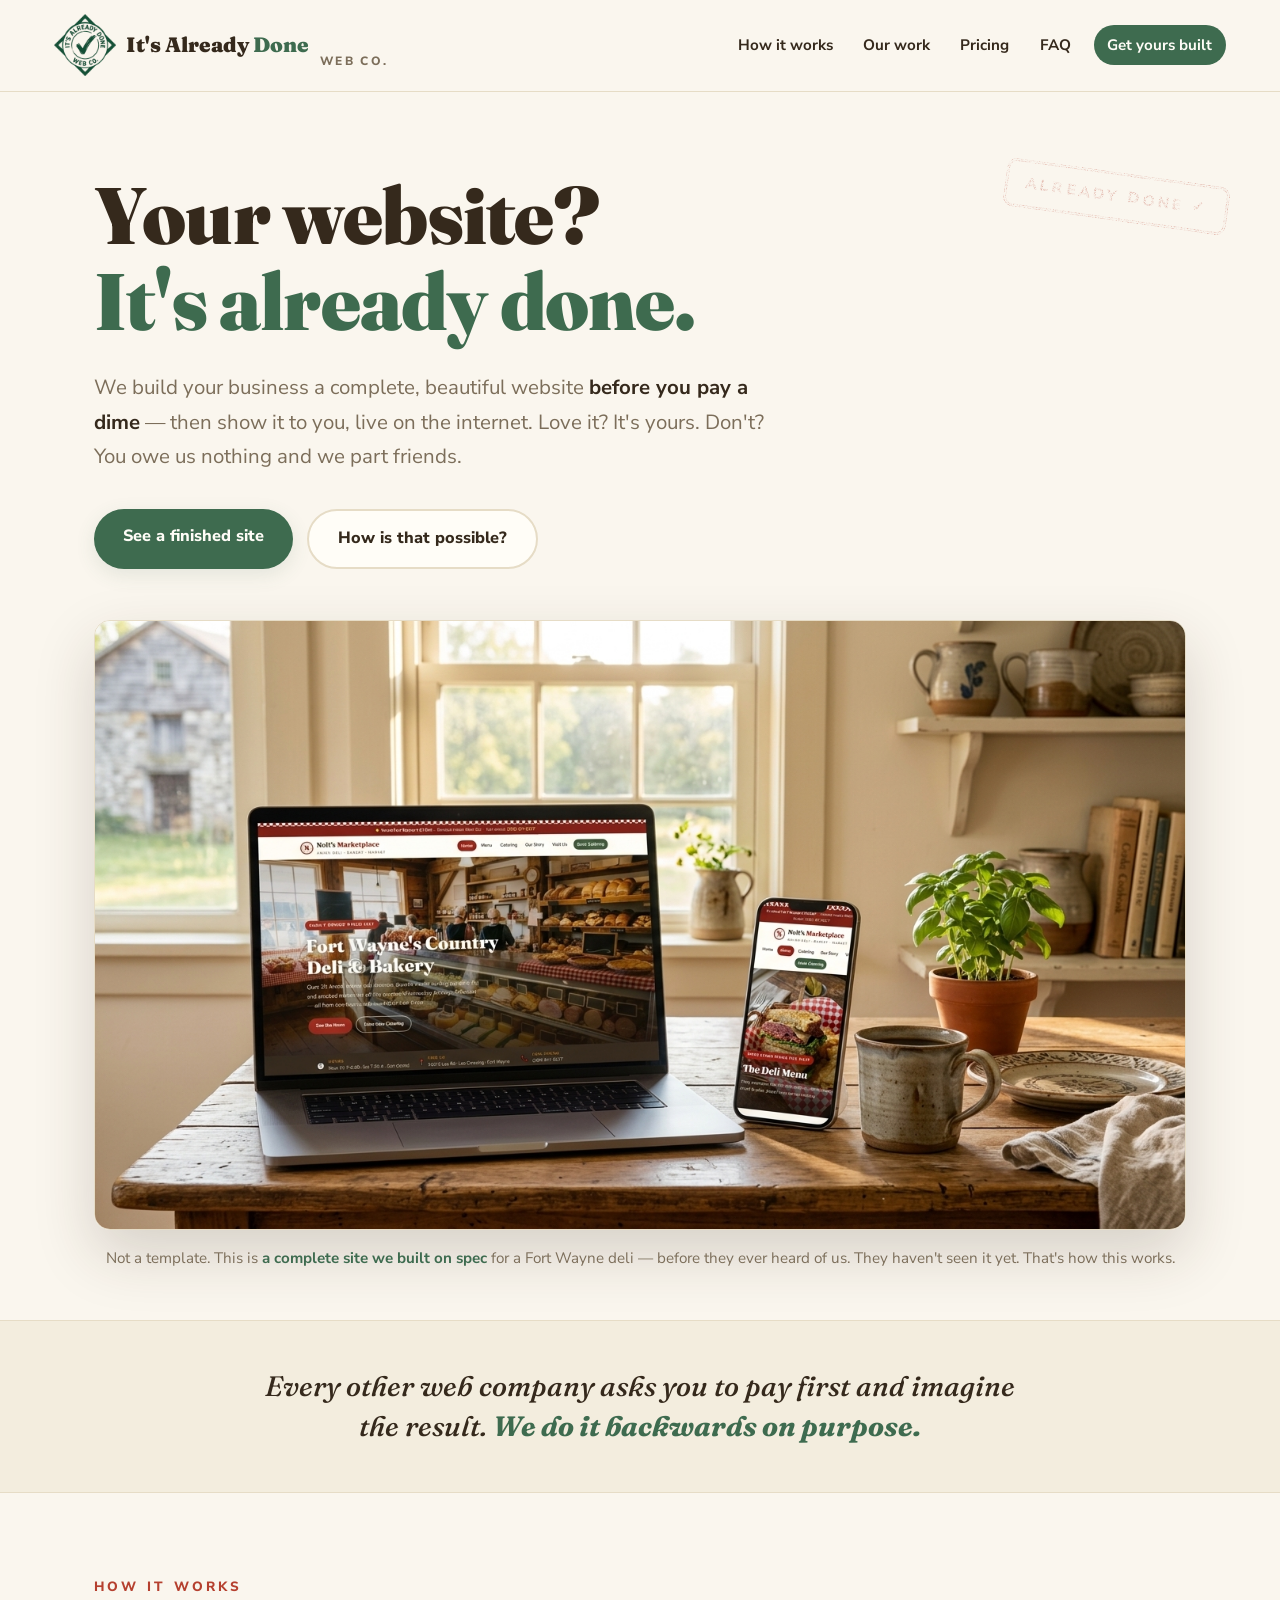
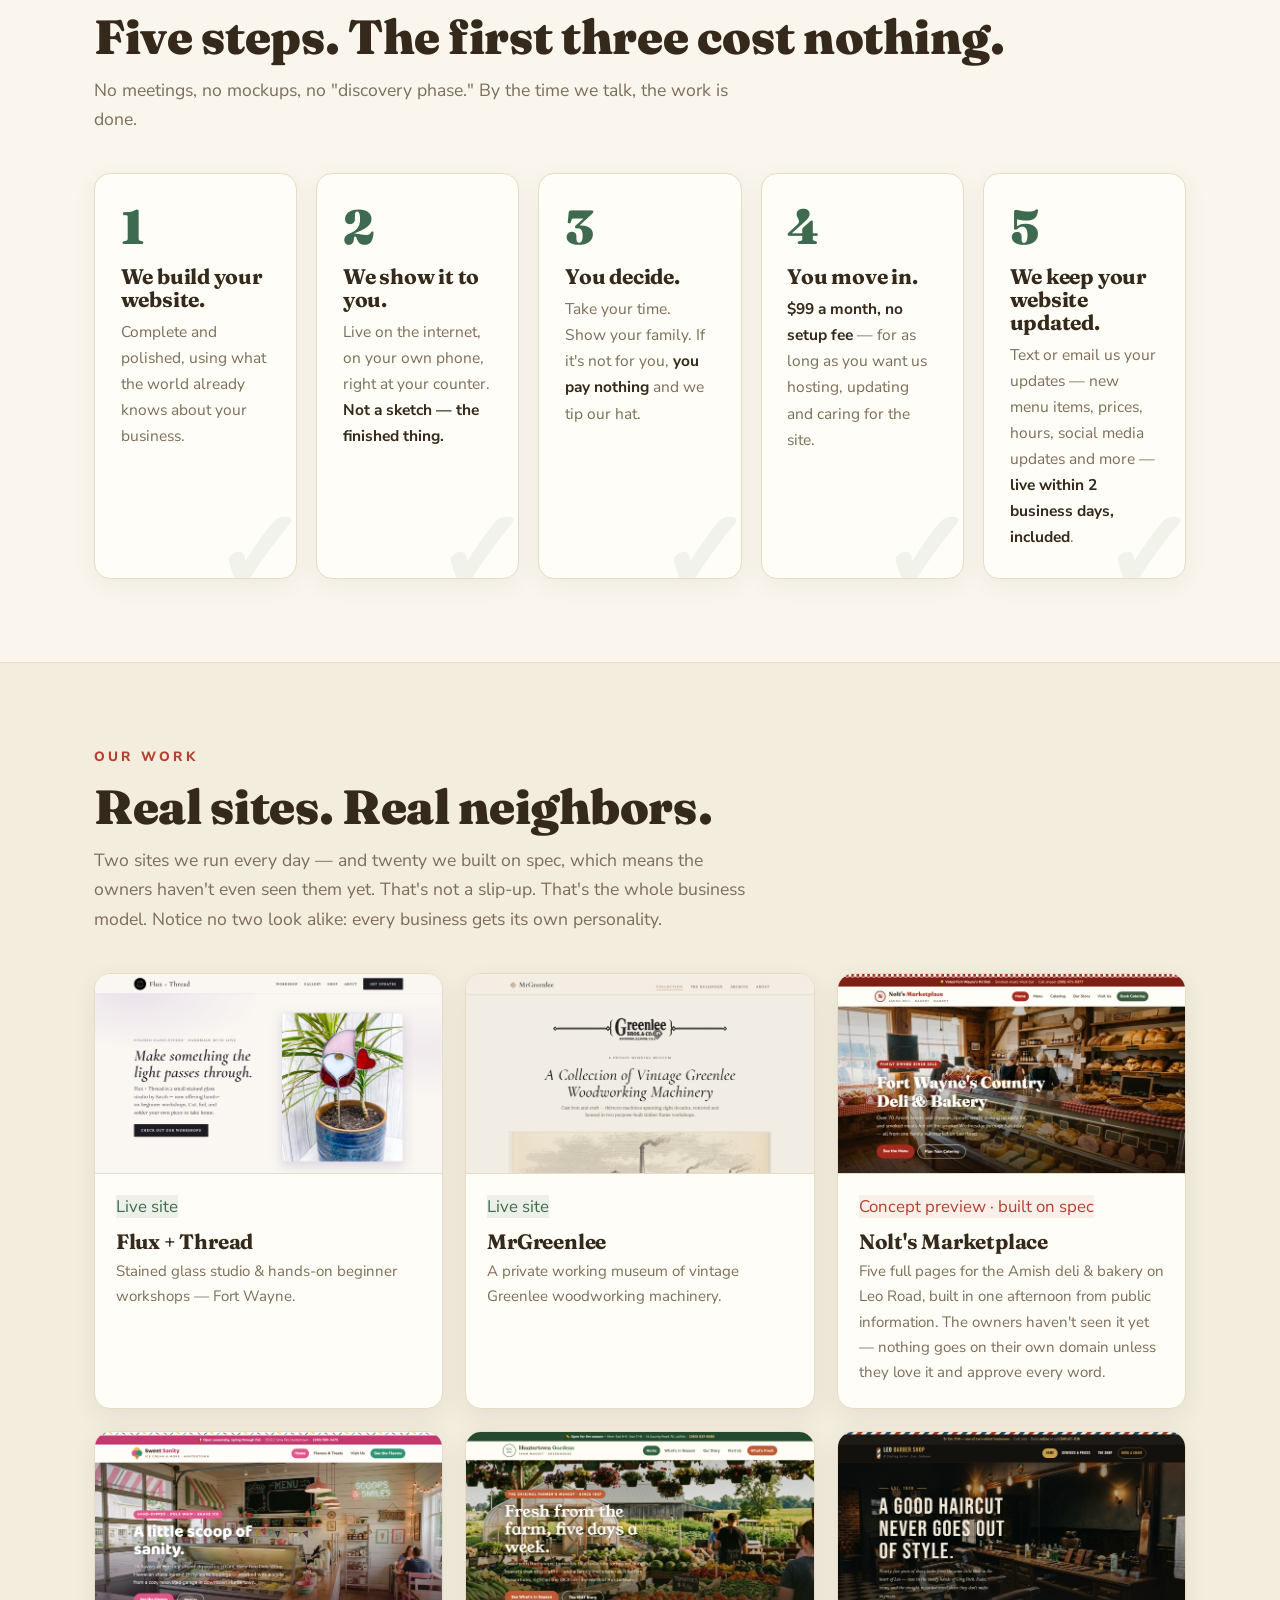
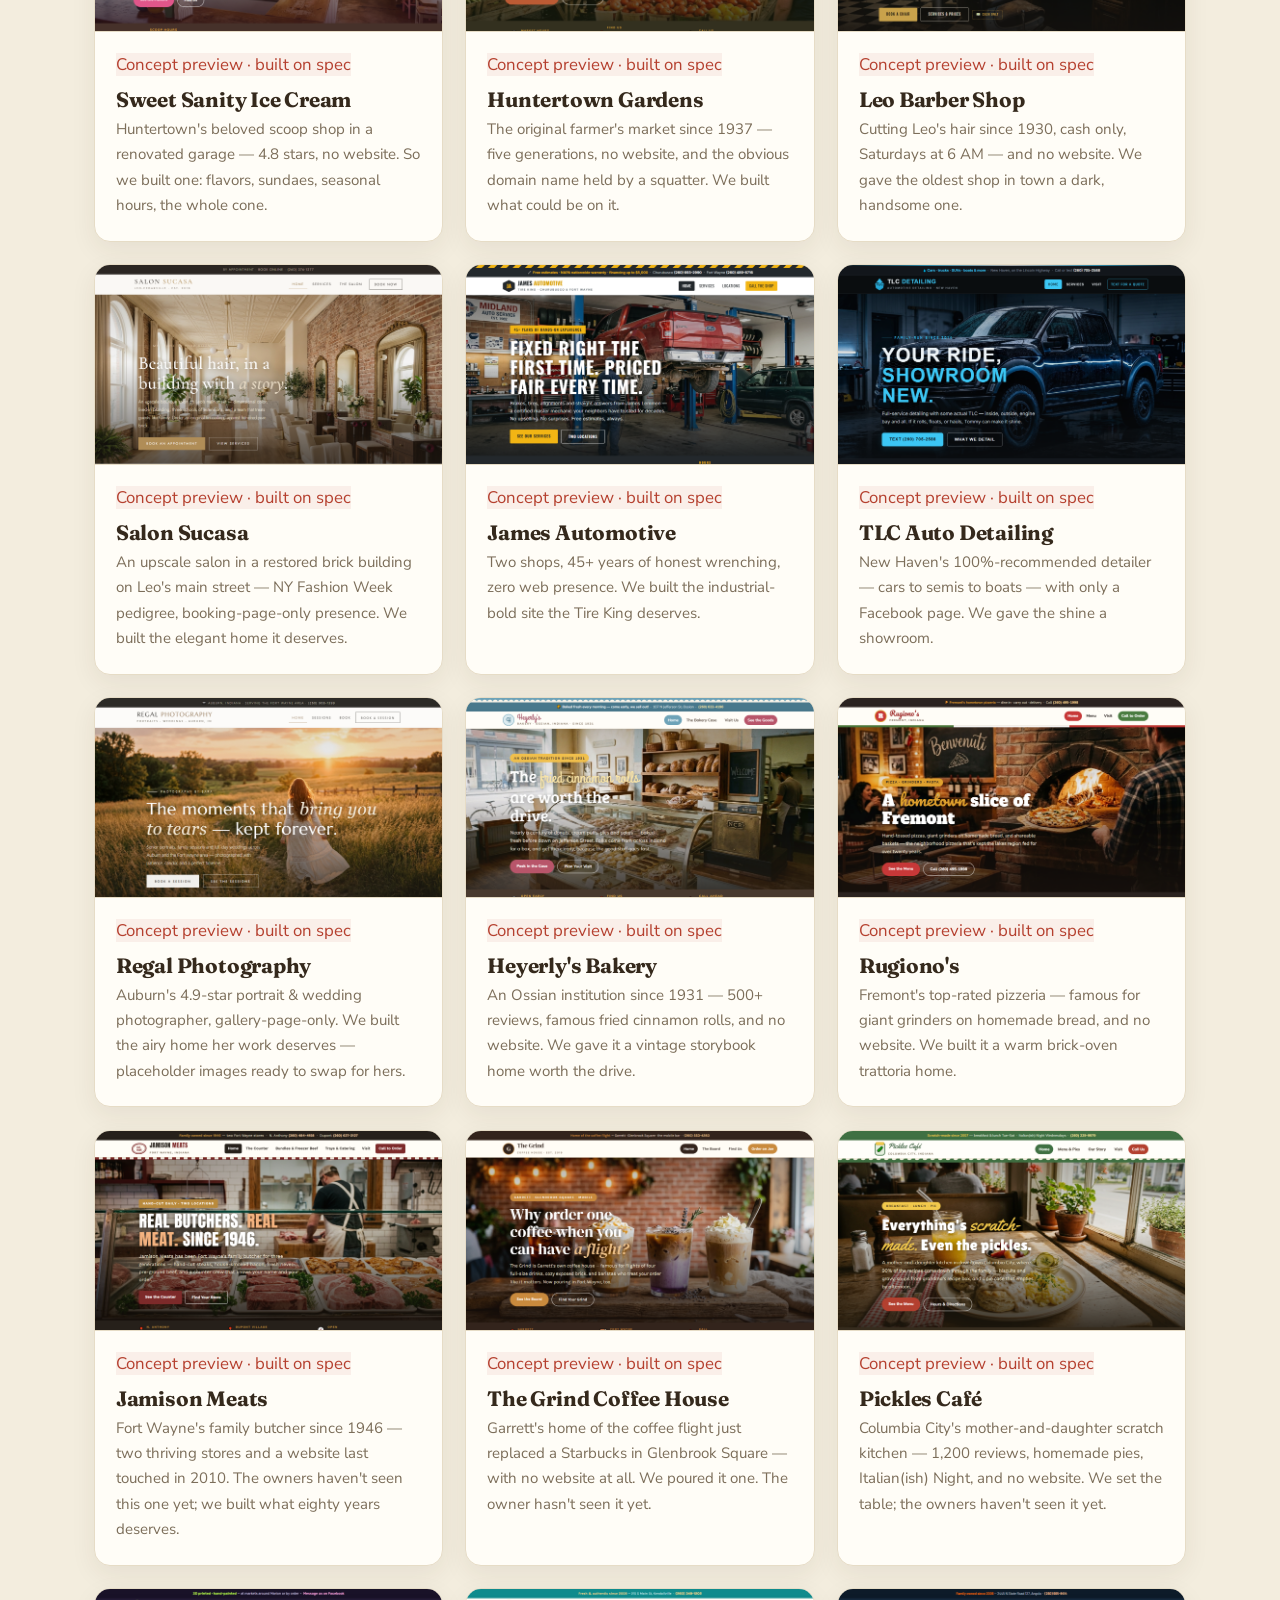
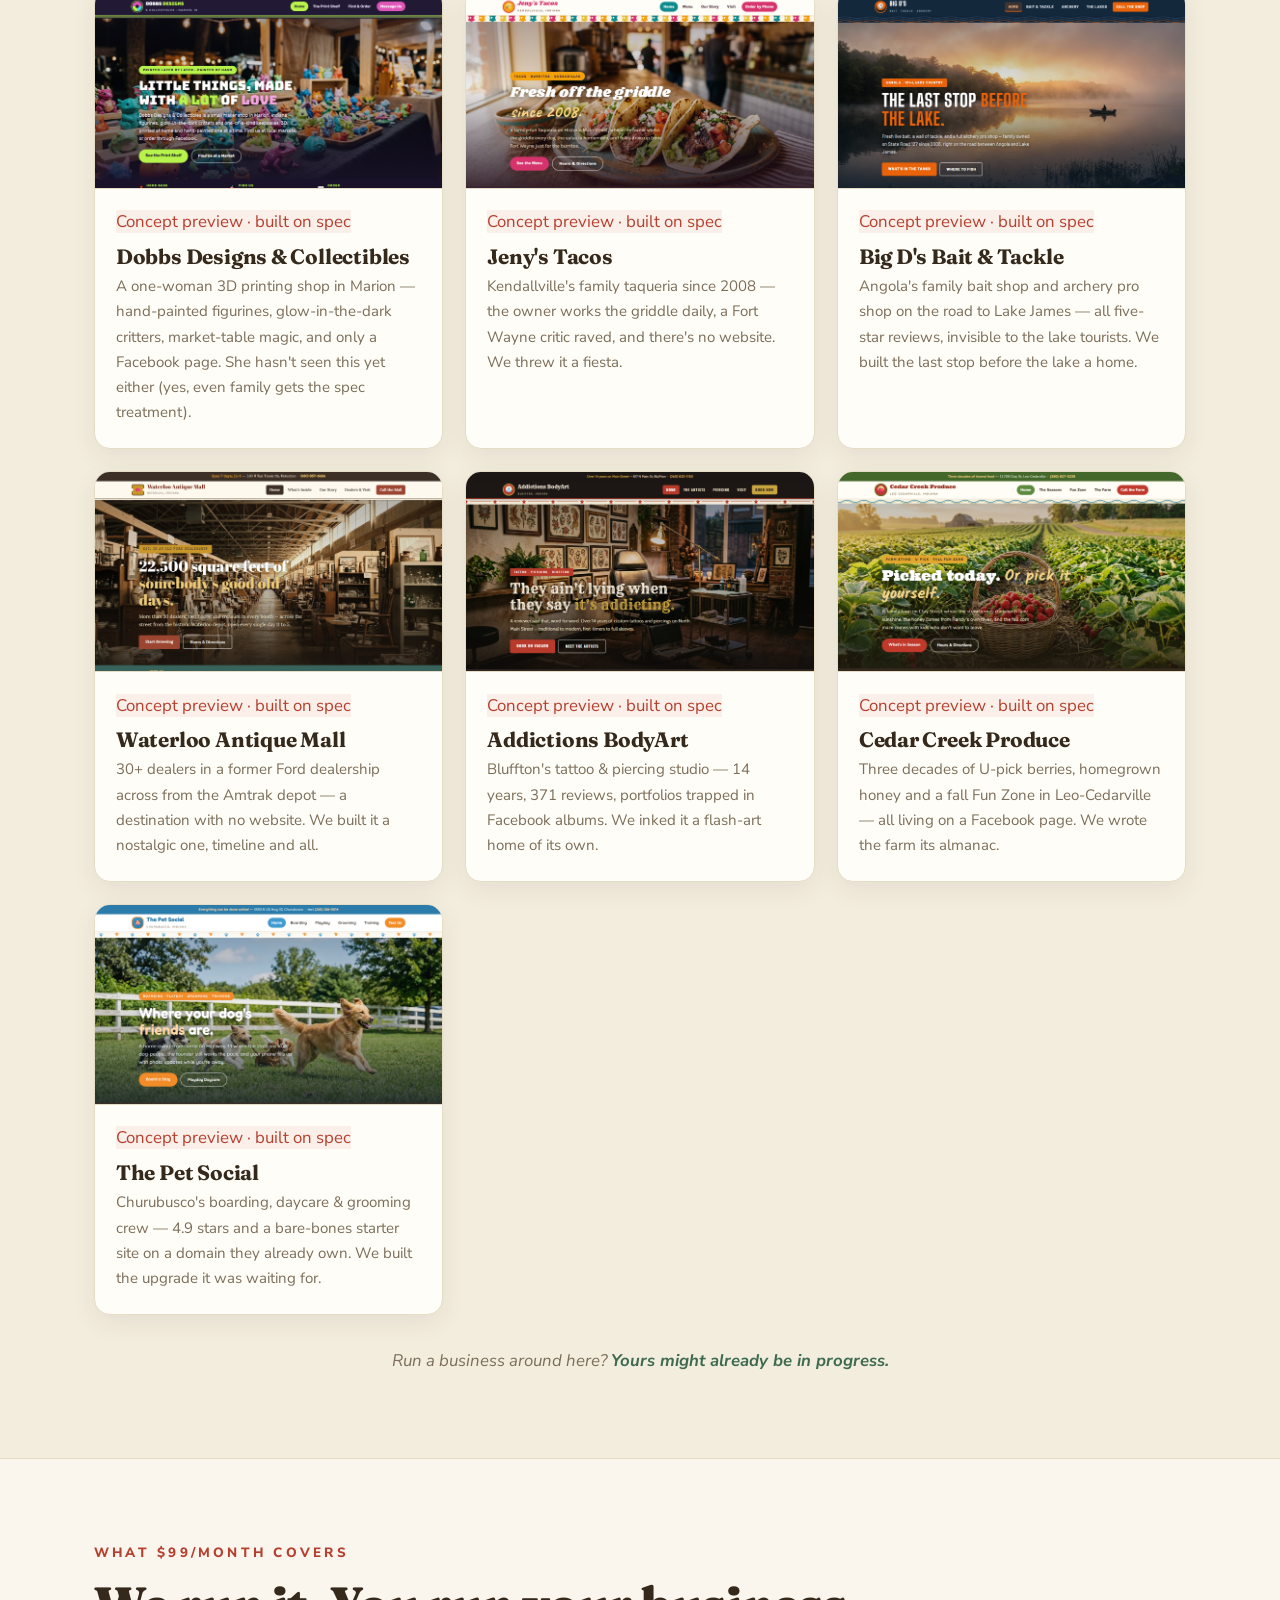
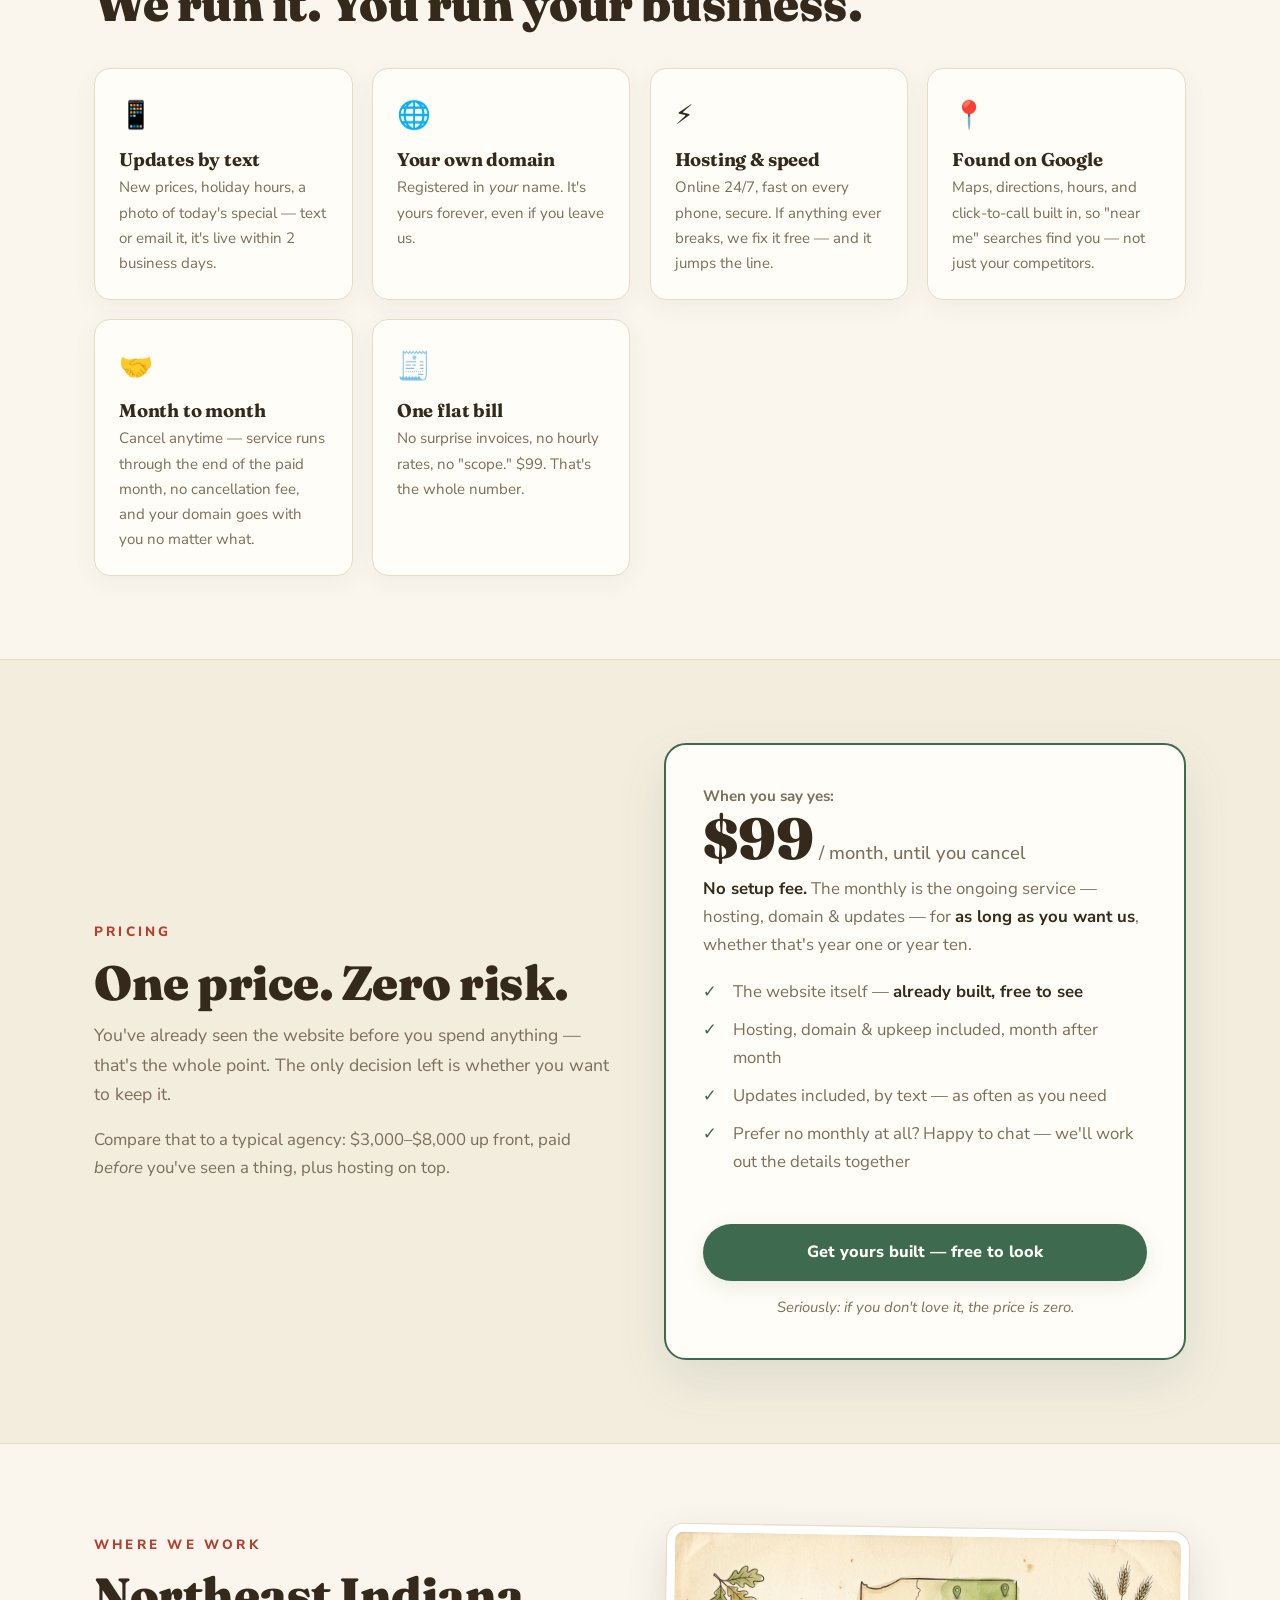
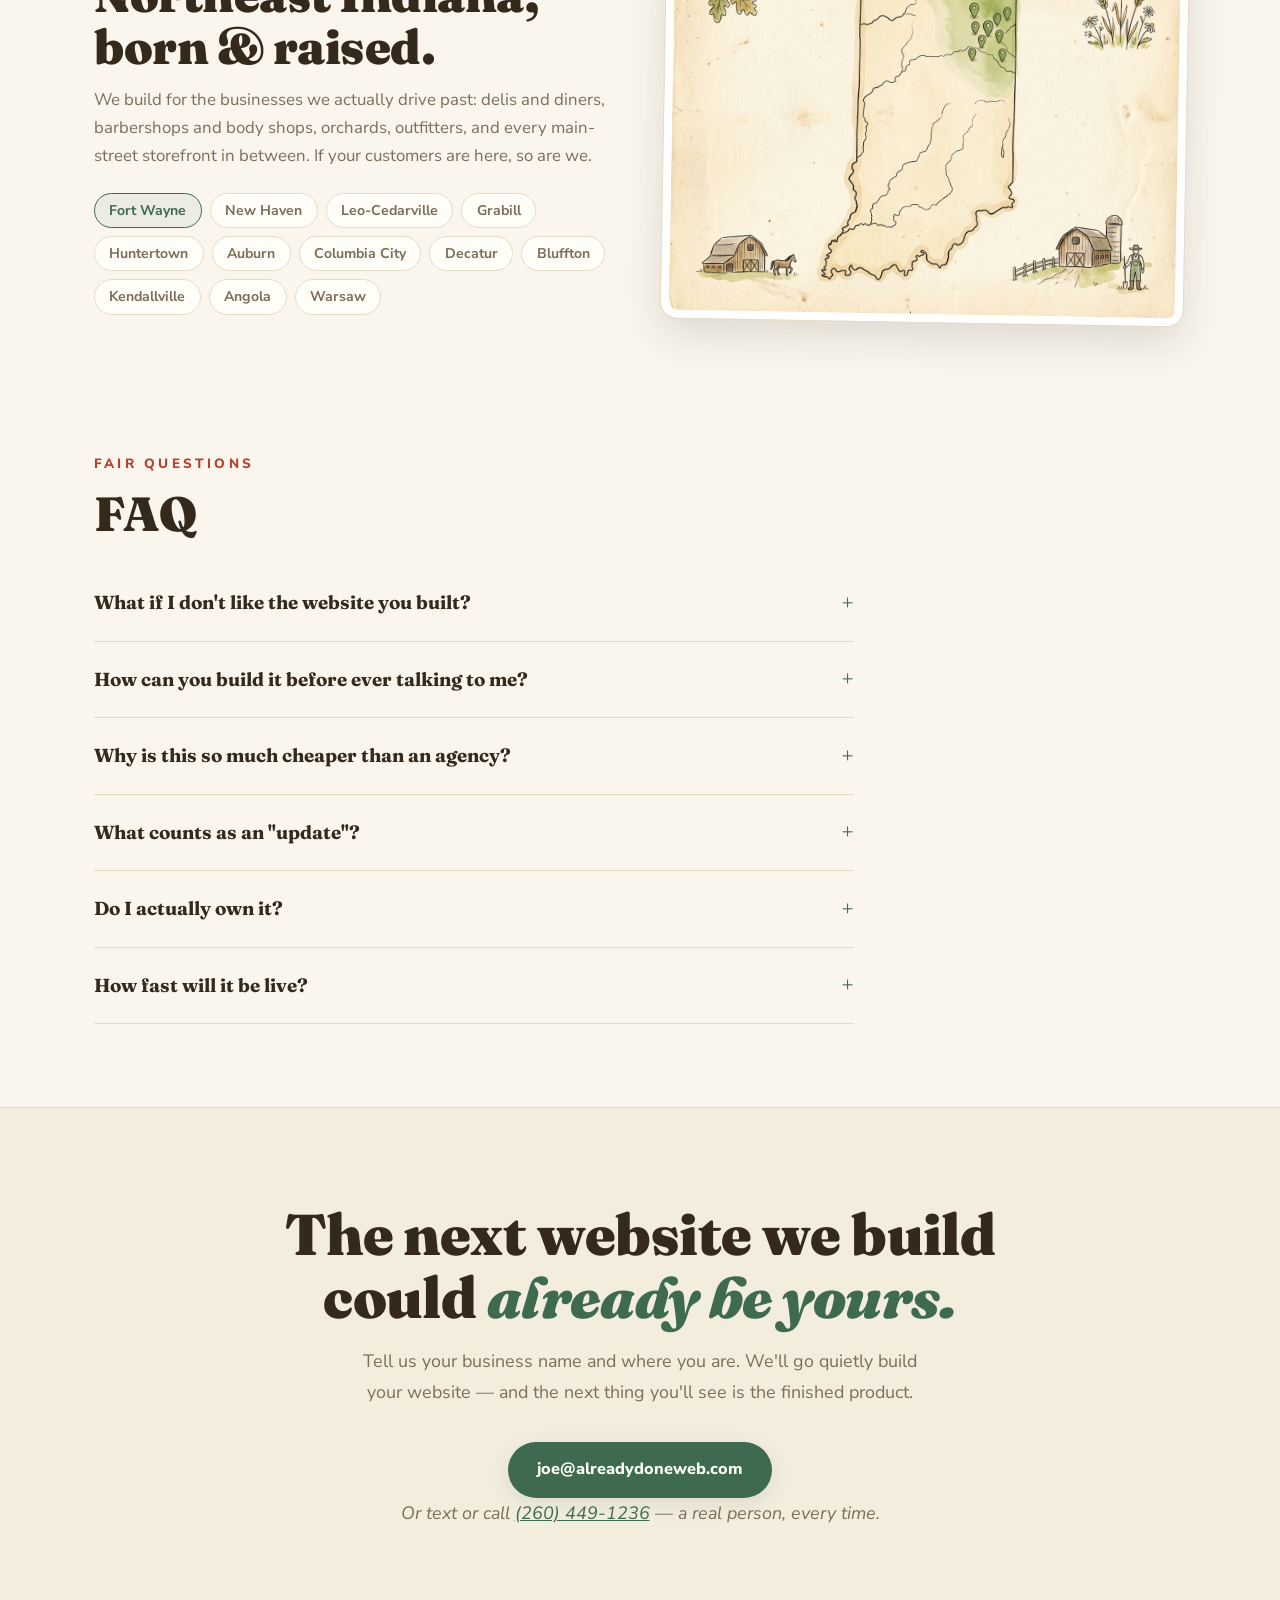
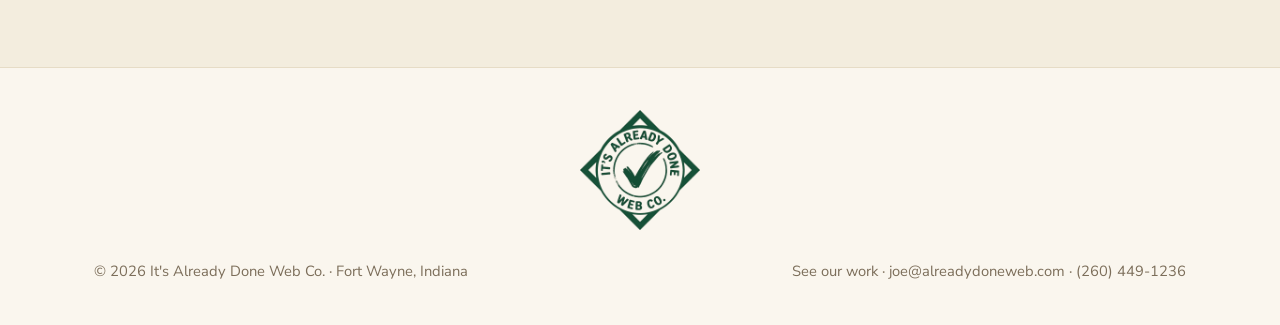
==== commit e5a892d2: "Portfolio: add Cedar Creek Produce + The Pet Social (specs #19-20); count 18->20 Co-Authored-By: Cla" ====
--- a/index.html
+++ b/index.html
@@ -93,7 +93,7 @@
   <div class="wrap">
     <p class="eyebrow">Our work</p>
     <h2>Real sites. Real neighbors.</h2>
-    <p class="sub">Two sites we run every day — and eighteen we built on spec, which means the owners haven't even seen them yet. That's not a slip-up. That's the whole business model. Notice no two look alike: every business gets its own personality.</p>
+    <p class="sub">Two sites we run every day — and twenty we built on spec, which means the owners haven't even seen them yet. That's not a slip-up. That's the whole business model. Notice no two look alike: every business gets its own personality.</p>
     <div class="folio-grid">
       <a class="folio" href="https://fluxandthread.com" target="_blank" rel="noopener">
         <img src="assets/shot-fluxandthread.png" alt="The Flux + Thread website: a light, elegant page for a stained glass studio">
@@ -253,6 +253,22 @@
           <span class="tagchip spec">Concept preview · built on spec</span>
           <h3>Addictions BodyArt</h3>
           <p>Bluffton's tattoo &amp; piercing studio — 14 years, 371 reviews, portfolios trapped in Facebook albums. We inked it a flash-art home of its own.</p>
+        </div>
+      </a>
+      <a class="folio" href="https://flylow3d.github.io/cedar-creek-produce/" target="_blank" rel="noopener">
+        <img src="assets/shot-cedar-creek-produce.png" alt="The Cedar Creek Produce concept website: a sunny orchard almanac homepage with a basket of strawberries in a U-pick field">
+        <div class="pad">
+          <span class="tagchip spec">Concept preview · built on spec</span>
+          <h3>Cedar Creek Produce</h3>
+          <p>Three decades of U-pick berries, homegrown honey and a fall Fun Zone in Leo-Cedarville — all living on a Facebook page. We wrote the farm its almanac.</p>
+        </div>
+      </a>
+      <a class="folio" href="https://flylow3d.github.io/the-pet-social/" target="_blank" rel="noopener">
+        <img src="assets/shot-the-pet-social.png" alt="The Pet Social concept website: a bright, friendly rounded homepage with dogs playing on a sunny yard">
+        <div class="pad">
+          <span class="tagchip spec">Concept preview · built on spec</span>
+          <h3>The Pet Social</h3>
+          <p>Churubusco's boarding, daycare &amp; grooming crew — 4.9 stars and a bare-bones starter site on a domain they already own. We built the upgrade it was waiting for.</p>
         </div>
       </a>
     </div>
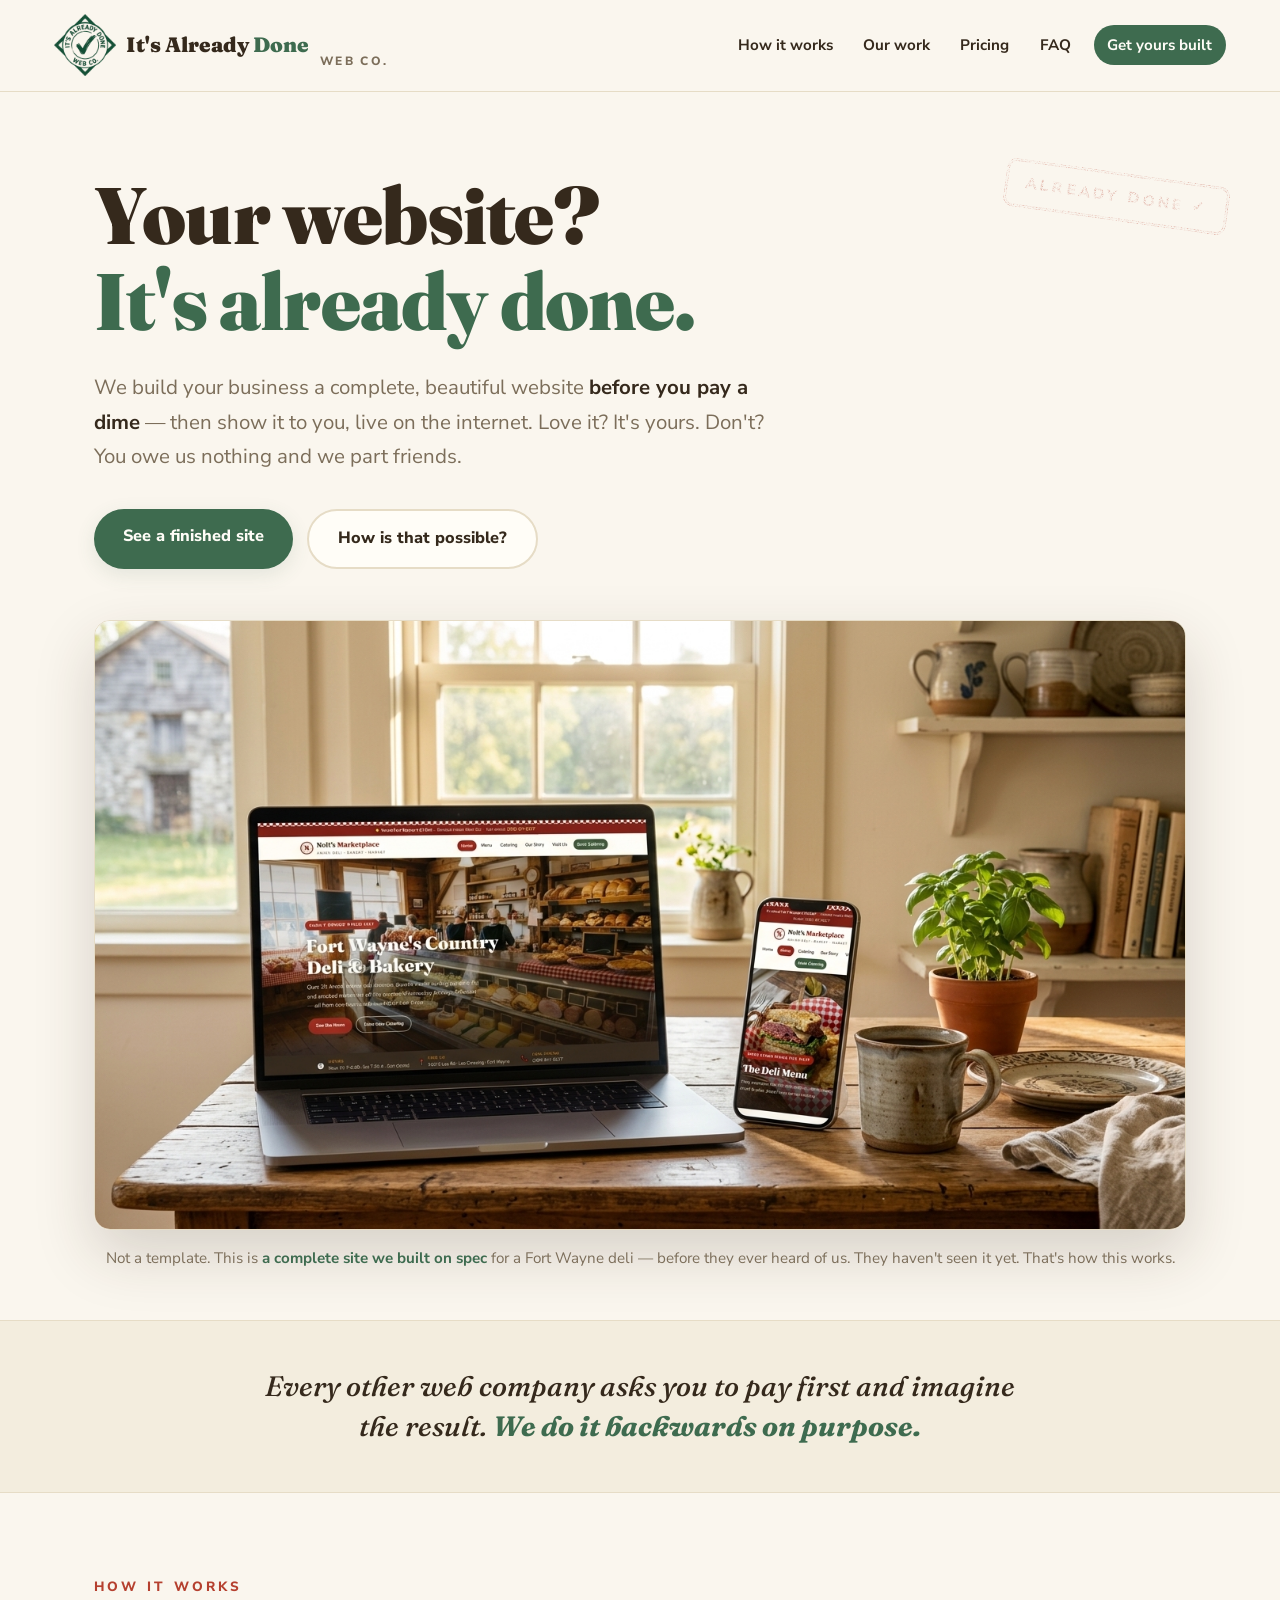
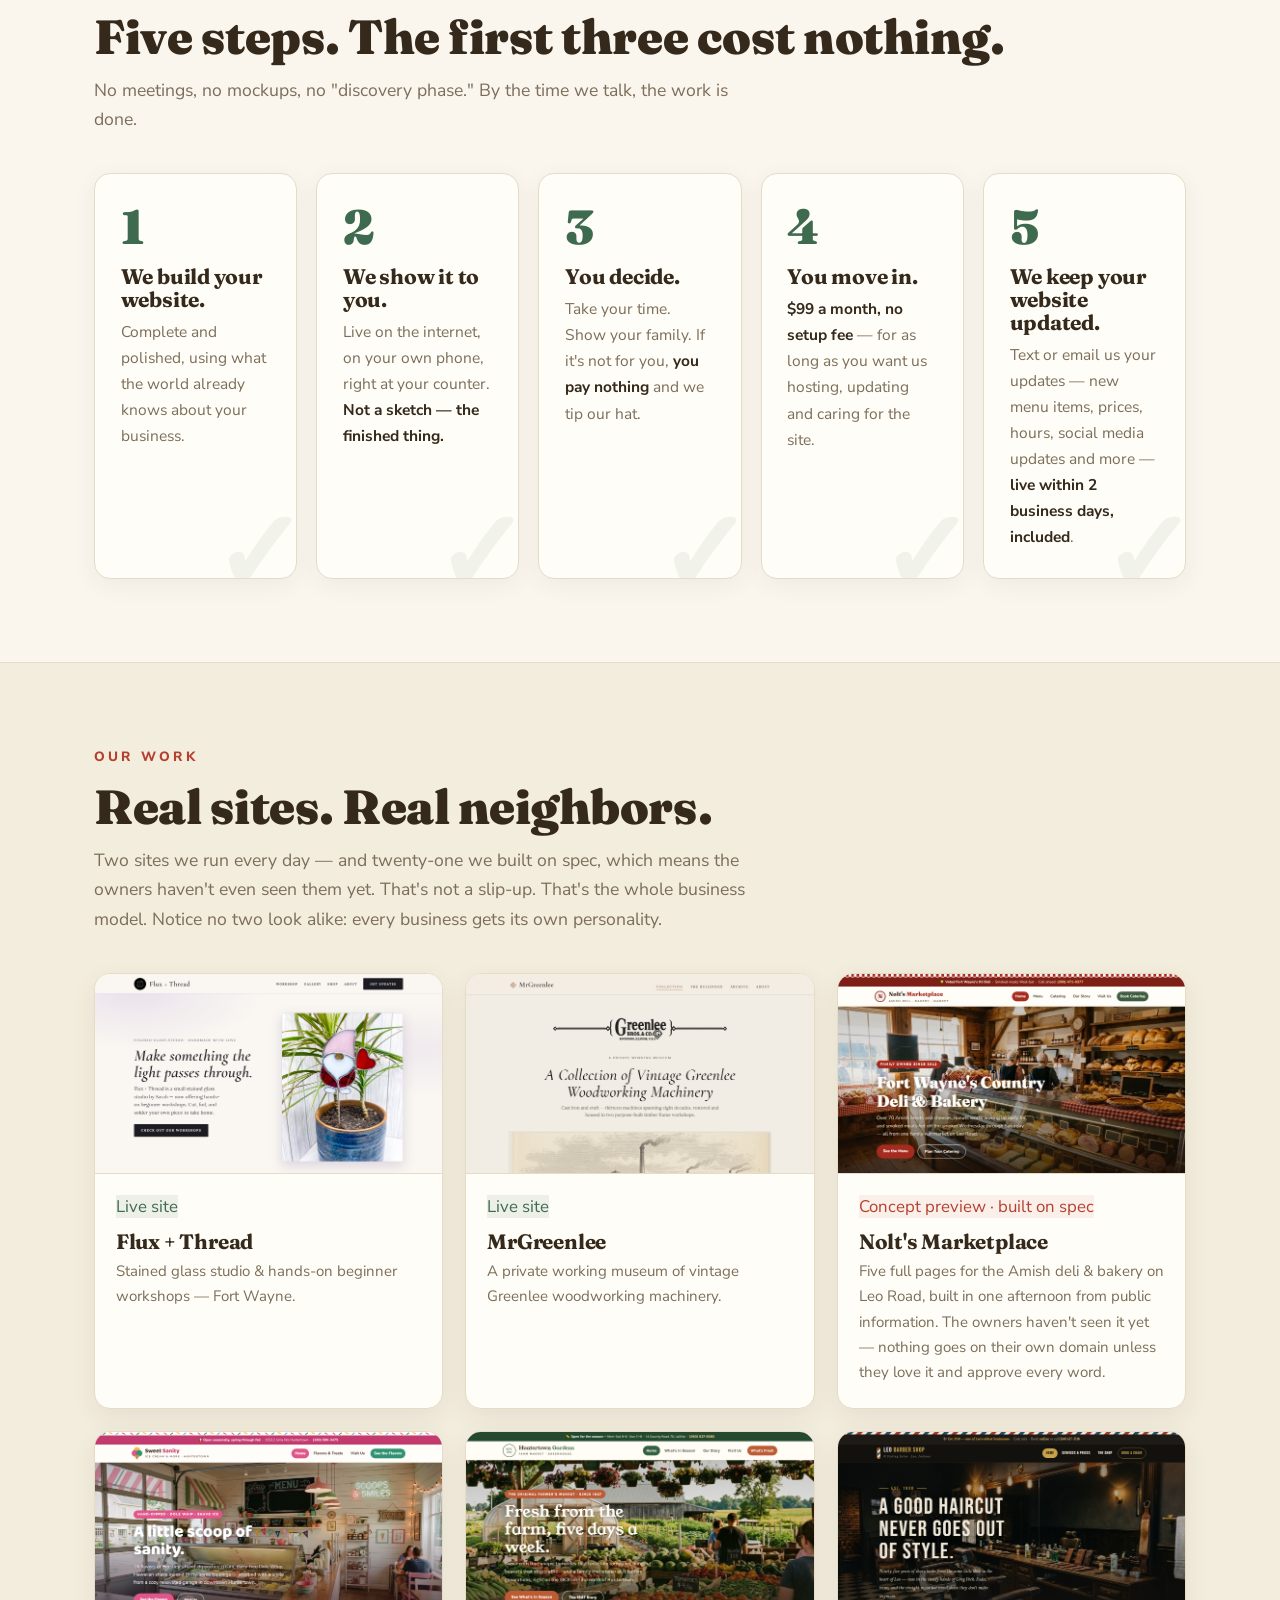
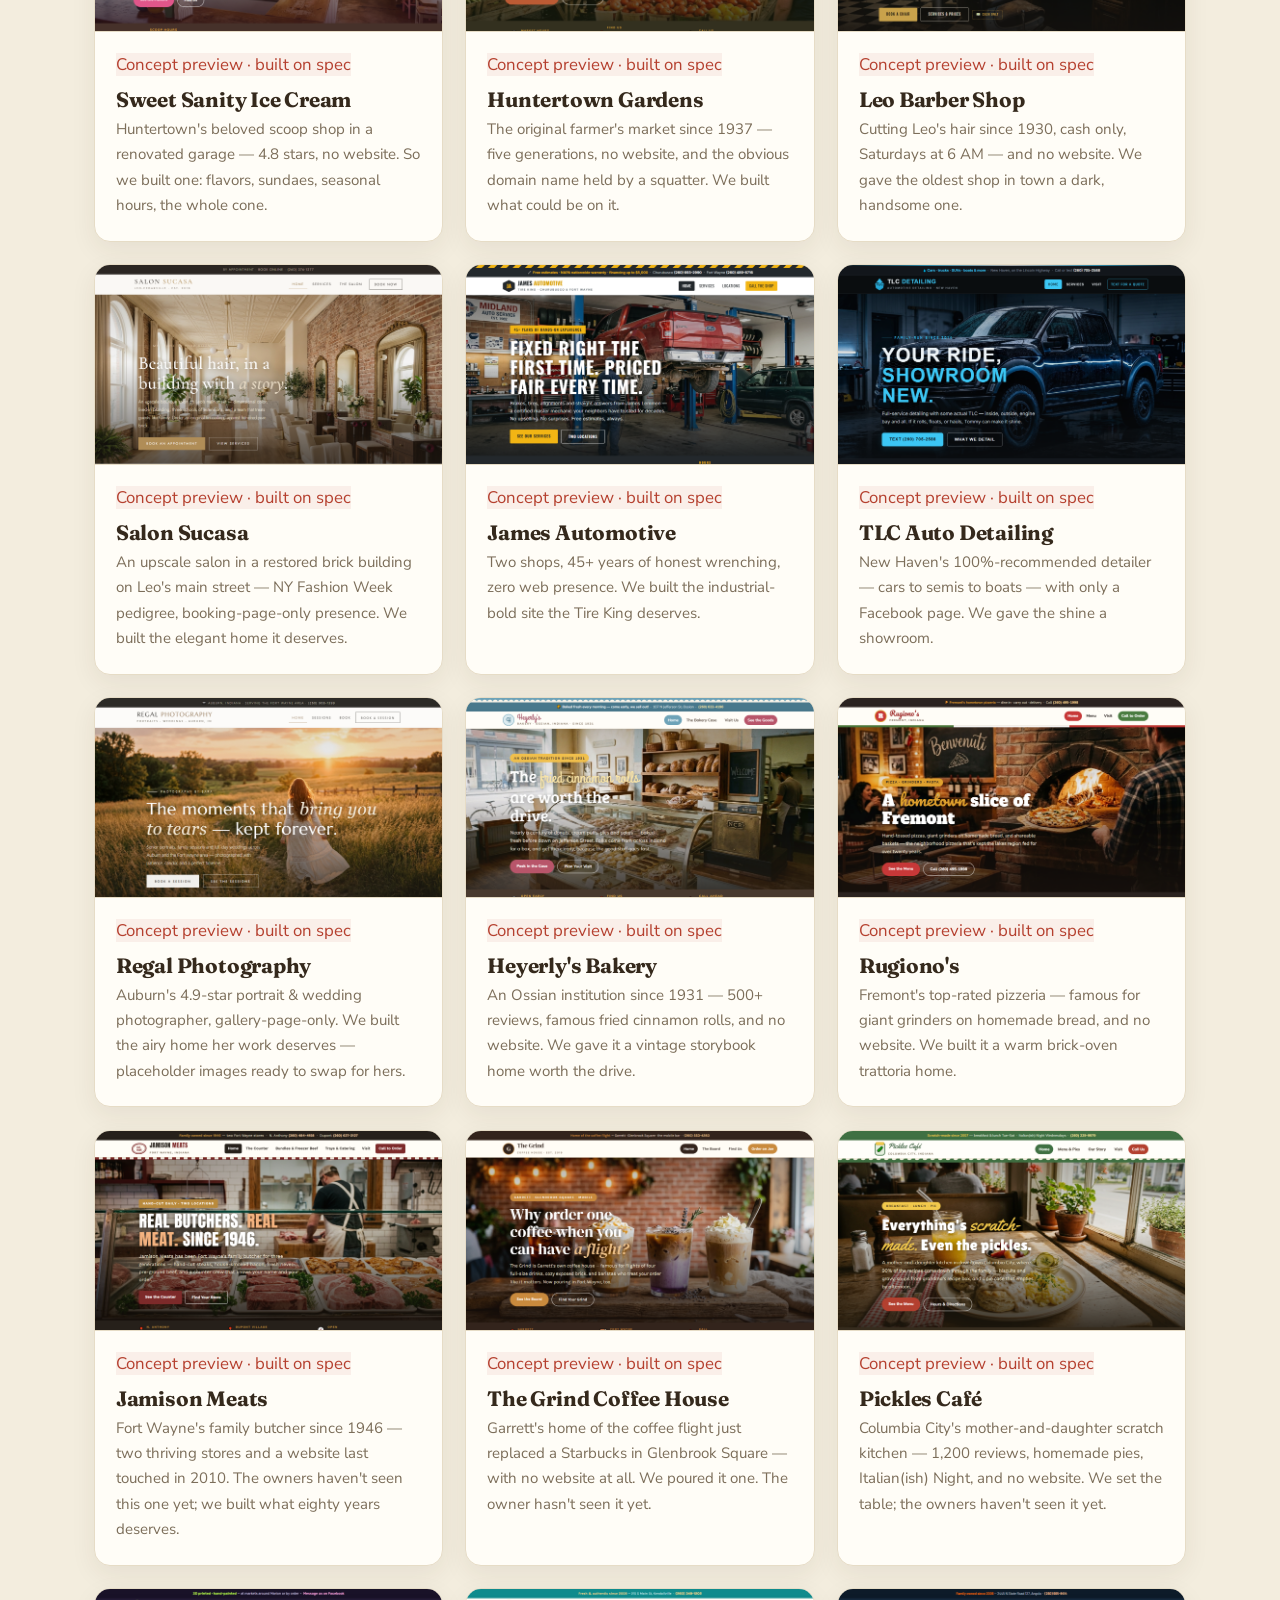
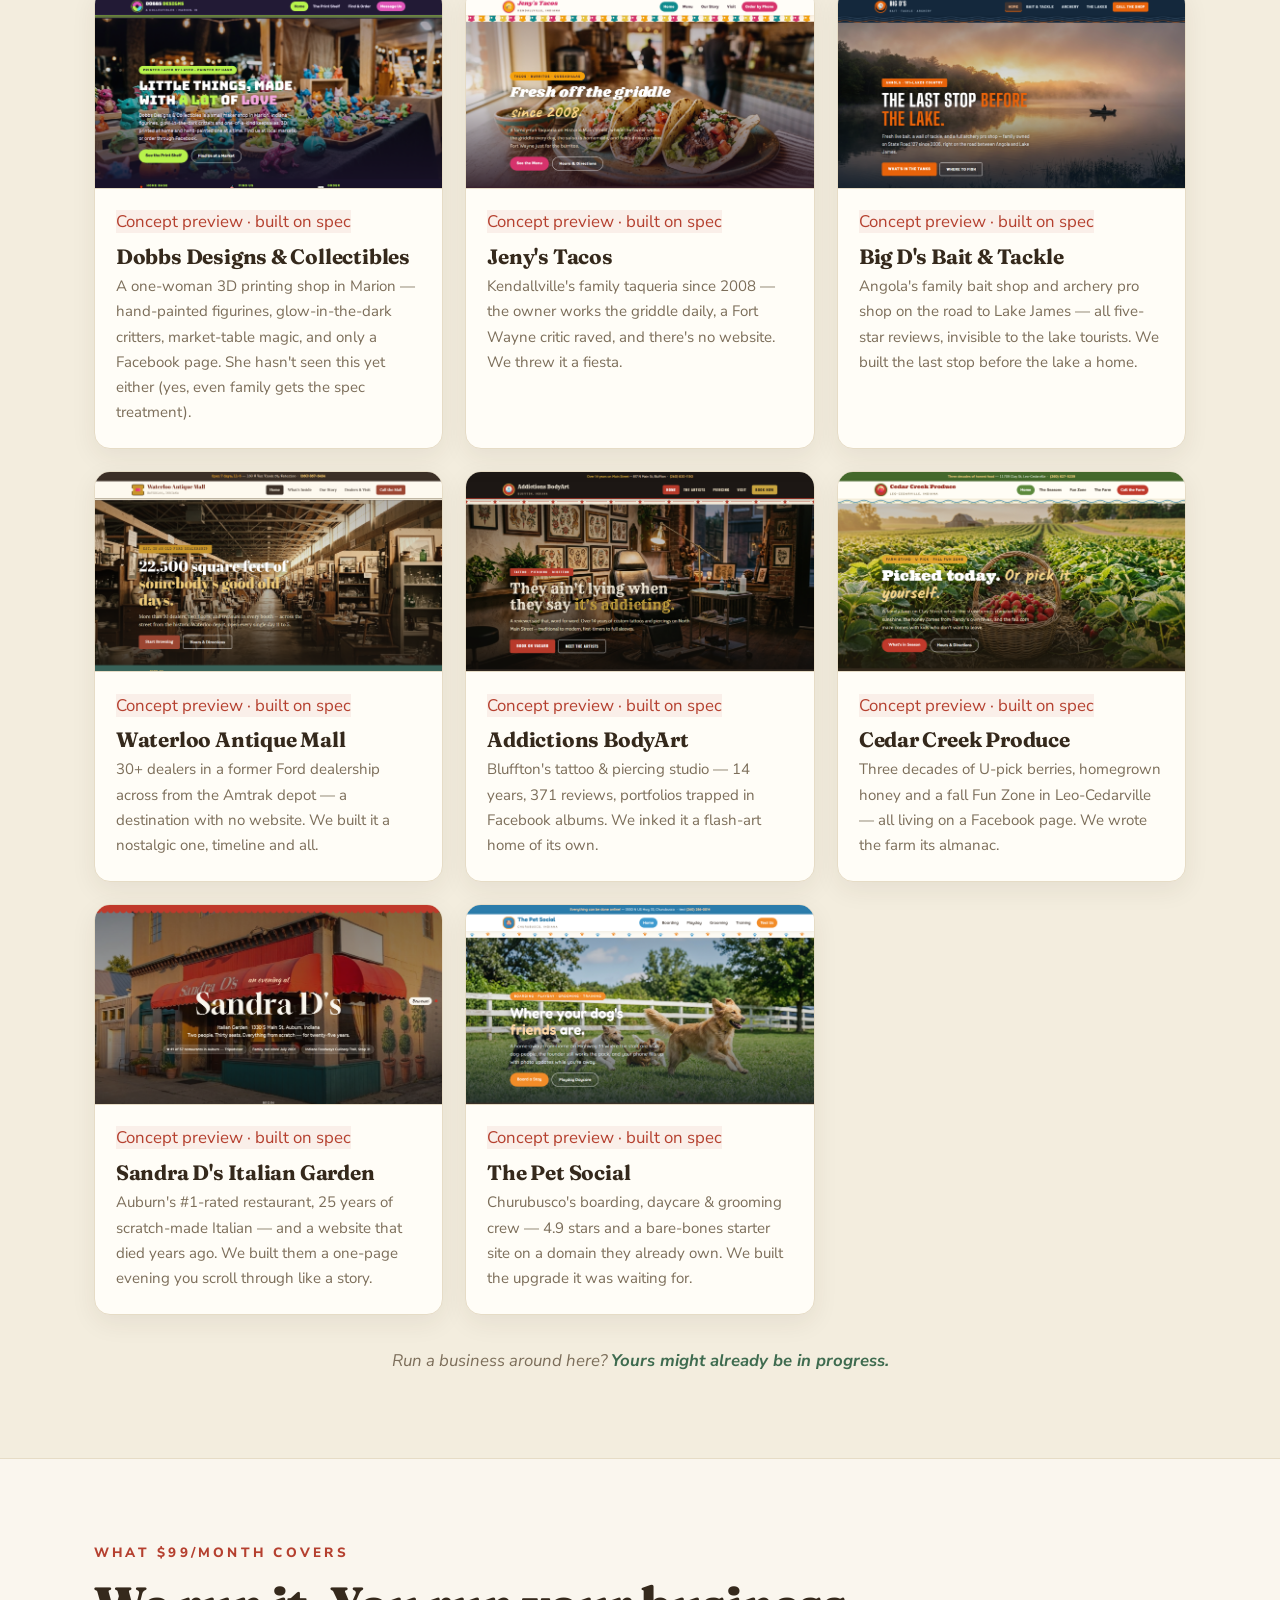
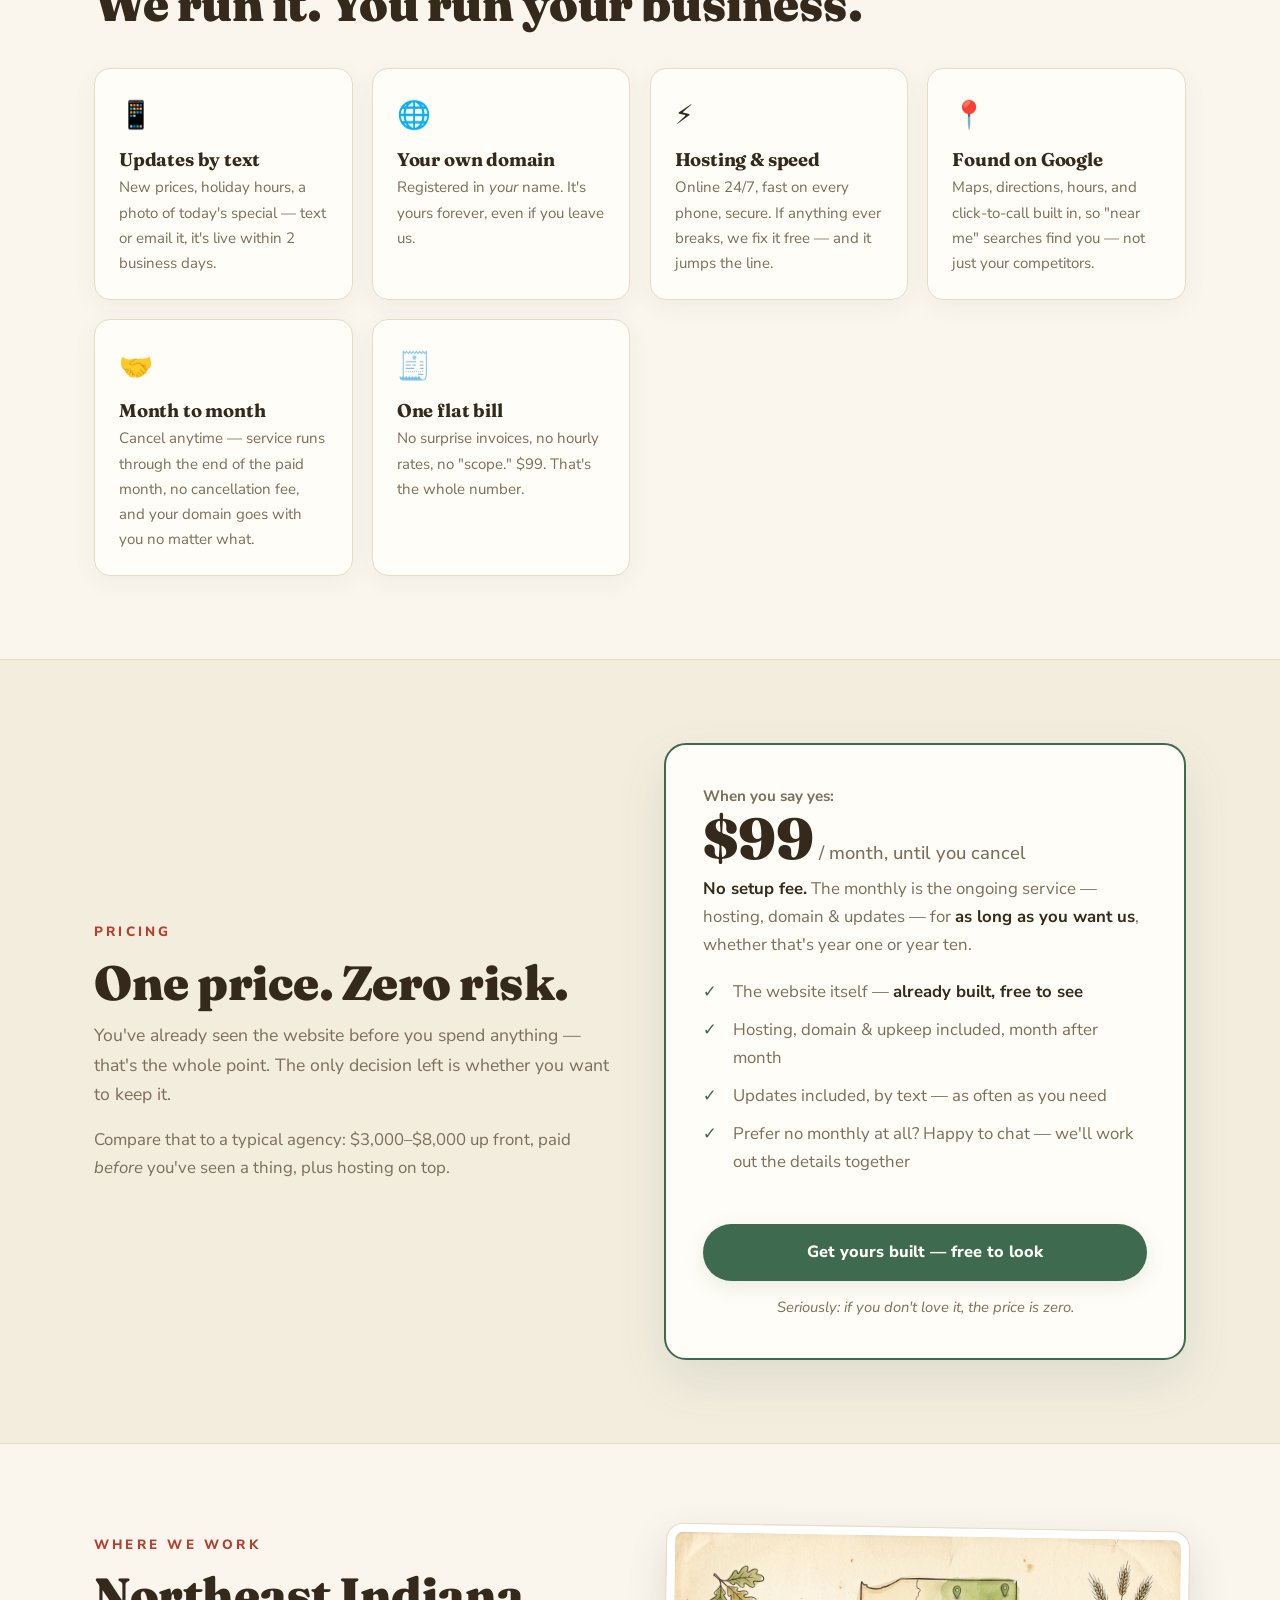
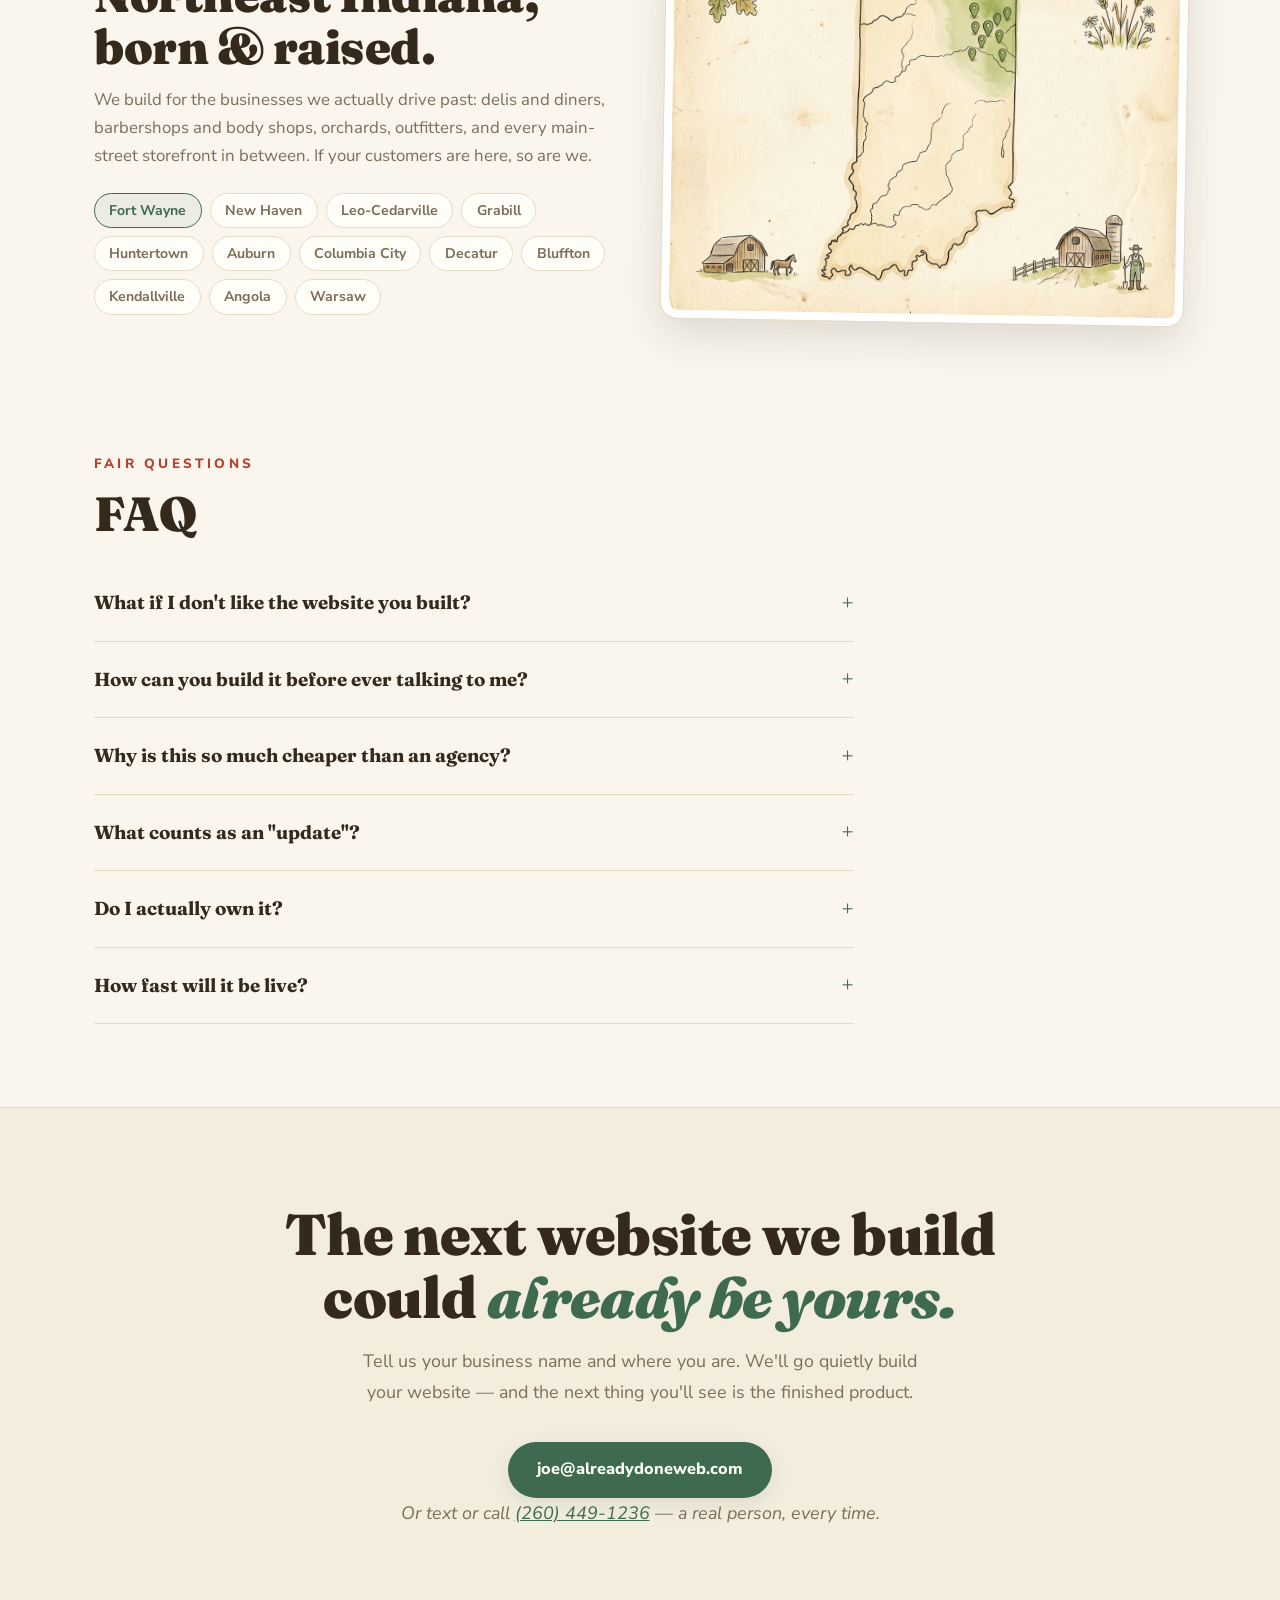
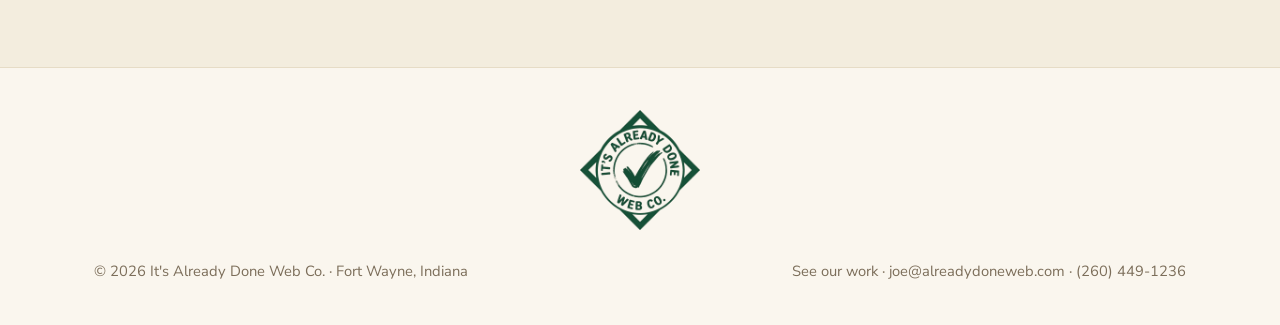
==== commit faf48ae3: "Portfolio: add Sandra D's Italian Garden (spec #21, scroll-story structure); count 20->21 Co-Authore" ====
--- a/index.html
+++ b/index.html
@@ -93,7 +93,7 @@
   <div class="wrap">
     <p class="eyebrow">Our work</p>
     <h2>Real sites. Real neighbors.</h2>
-    <p class="sub">Two sites we run every day — and twenty we built on spec, which means the owners haven't even seen them yet. That's not a slip-up. That's the whole business model. Notice no two look alike: every business gets its own personality.</p>
+    <p class="sub">Two sites we run every day — and twenty-one we built on spec, which means the owners haven't even seen them yet. That's not a slip-up. That's the whole business model. Notice no two look alike: every business gets its own personality.</p>
     <div class="folio-grid">
       <a class="folio" href="https://fluxandthread.com" target="_blank" rel="noopener">
         <img src="assets/shot-fluxandthread.png" alt="The Flux + Thread website: a light, elegant page for a stained glass studio">
@@ -261,6 +261,14 @@
           <span class="tagchip spec">Concept preview · built on spec</span>
           <h3>Cedar Creek Produce</h3>
           <p>Three decades of U-pick berries, homegrown honey and a fall Fun Zone in Leo-Cedarville — all living on a Facebook page. We wrote the farm its almanac.</p>
+        </div>
+      </a>
+      <a class="folio" href="https://flylow3d.github.io/sandra-ds-italian-garden/" target="_blank" rel="noopener">
+        <img src="assets/shot-sandra-ds.png" alt="The Sandra D's Italian Garden concept website: a scroll-story homepage over the restaurant's red scalloped awning at golden hour">
+        <div class="pad">
+          <span class="tagchip spec">Concept preview · built on spec</span>
+          <h3>Sandra D's Italian Garden</h3>
+          <p>Auburn's #1-rated restaurant, 25 years of scratch-made Italian — and a website that died years ago. We built them a one-page evening you scroll through like a story.</p>
         </div>
       </a>
       <a class="folio" href="https://flylow3d.github.io/the-pet-social/" target="_blank" rel="noopener">
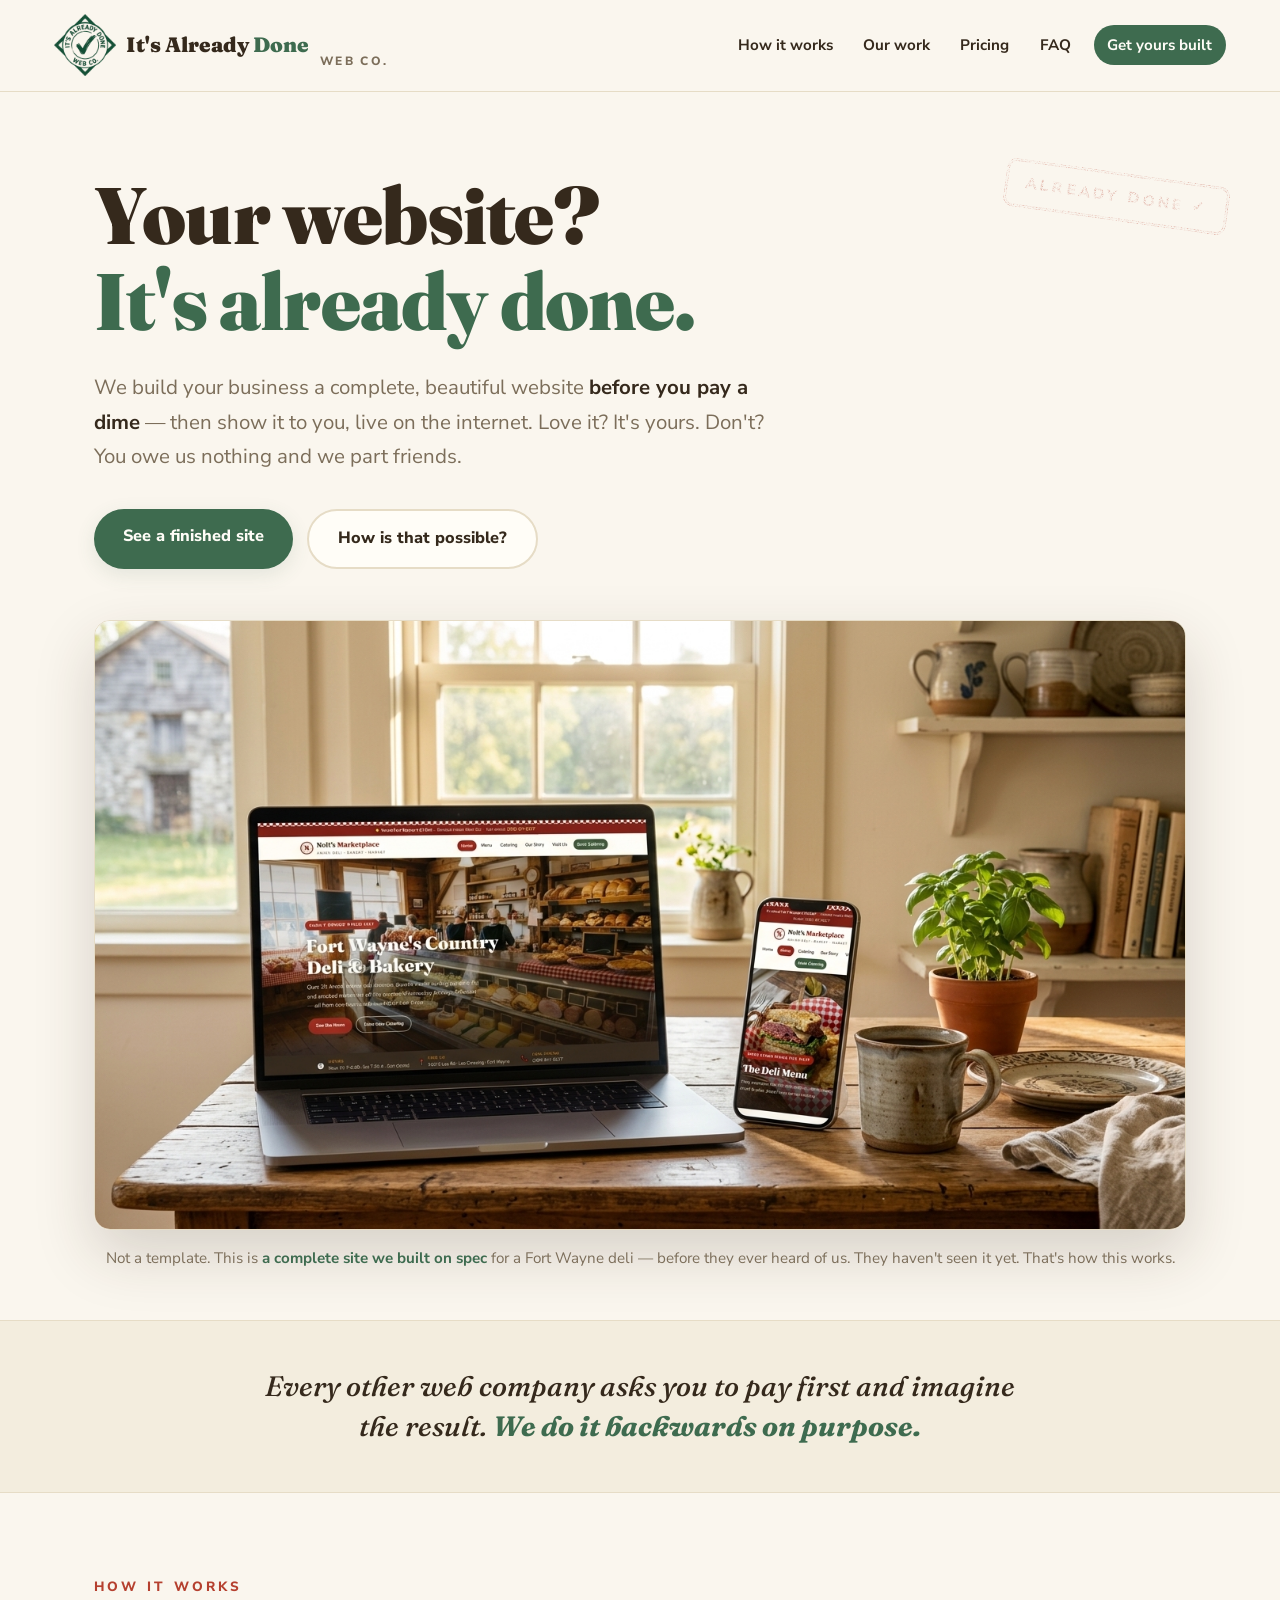
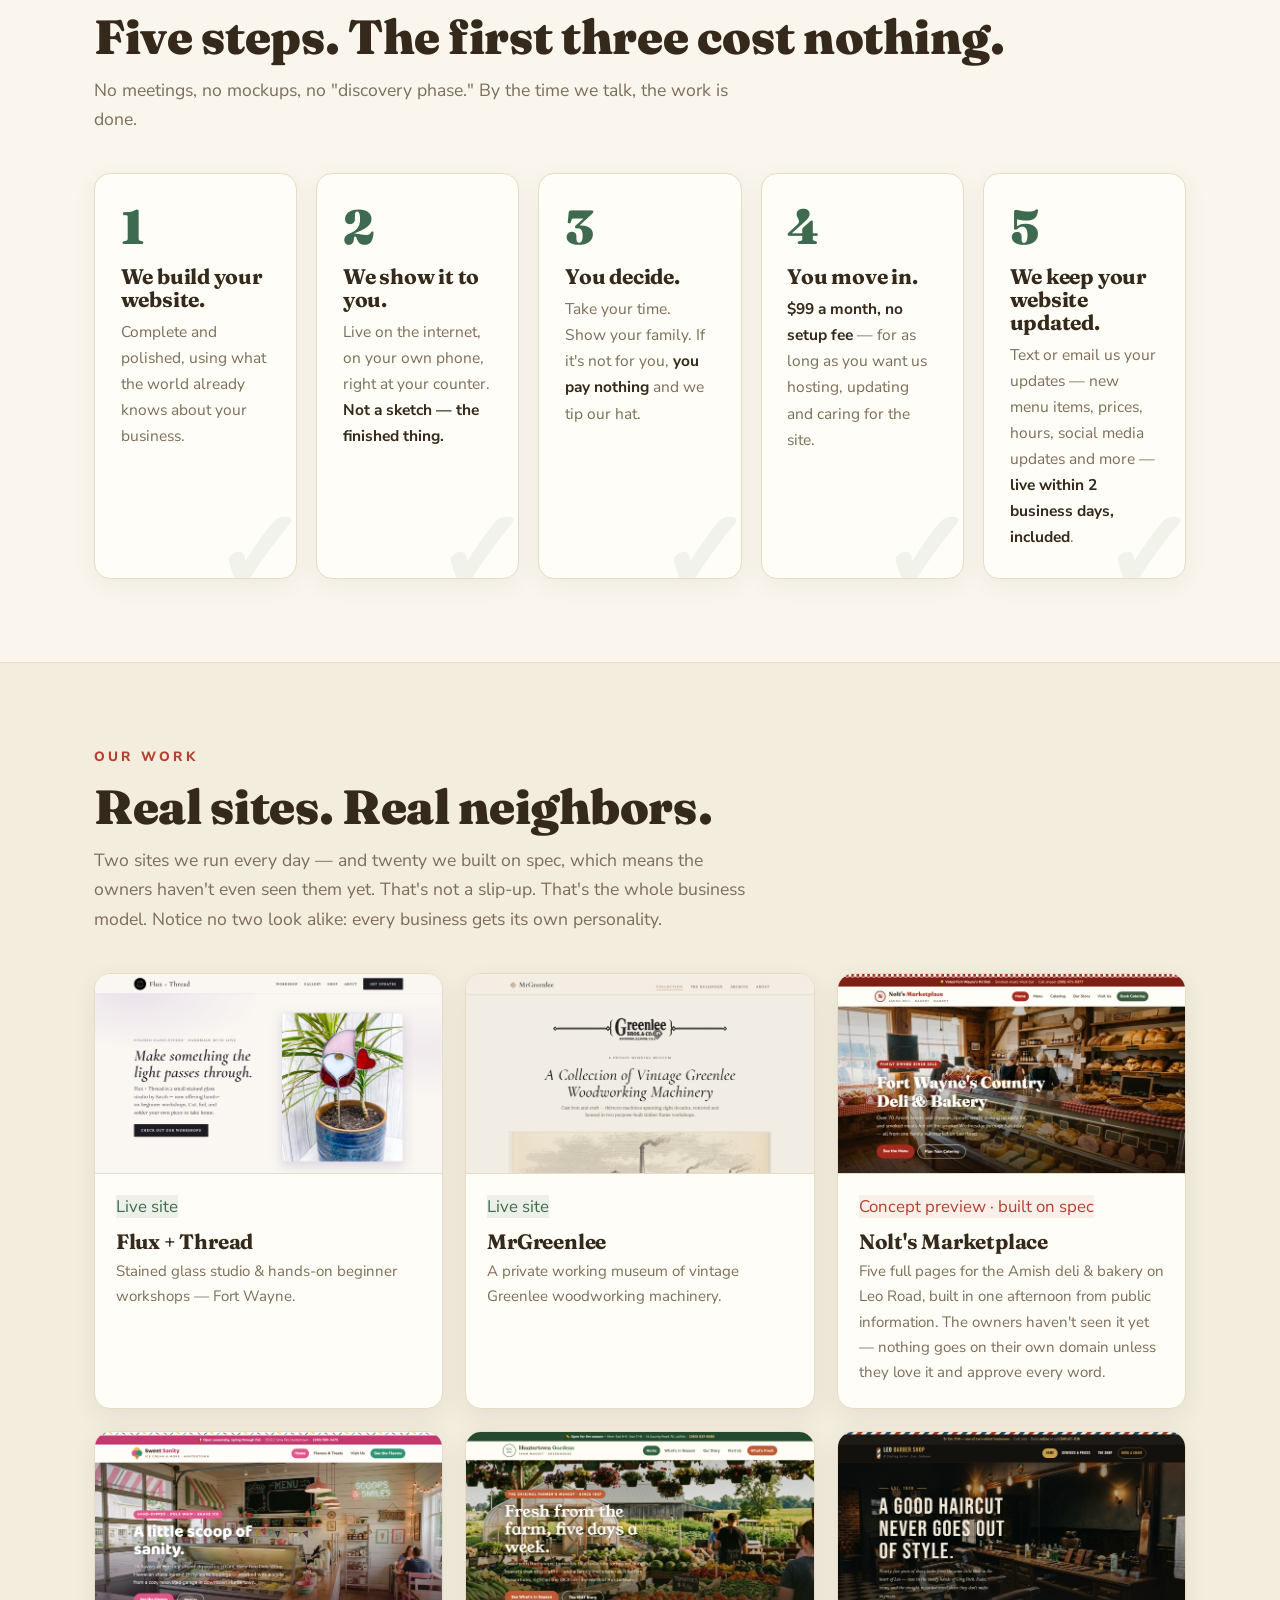
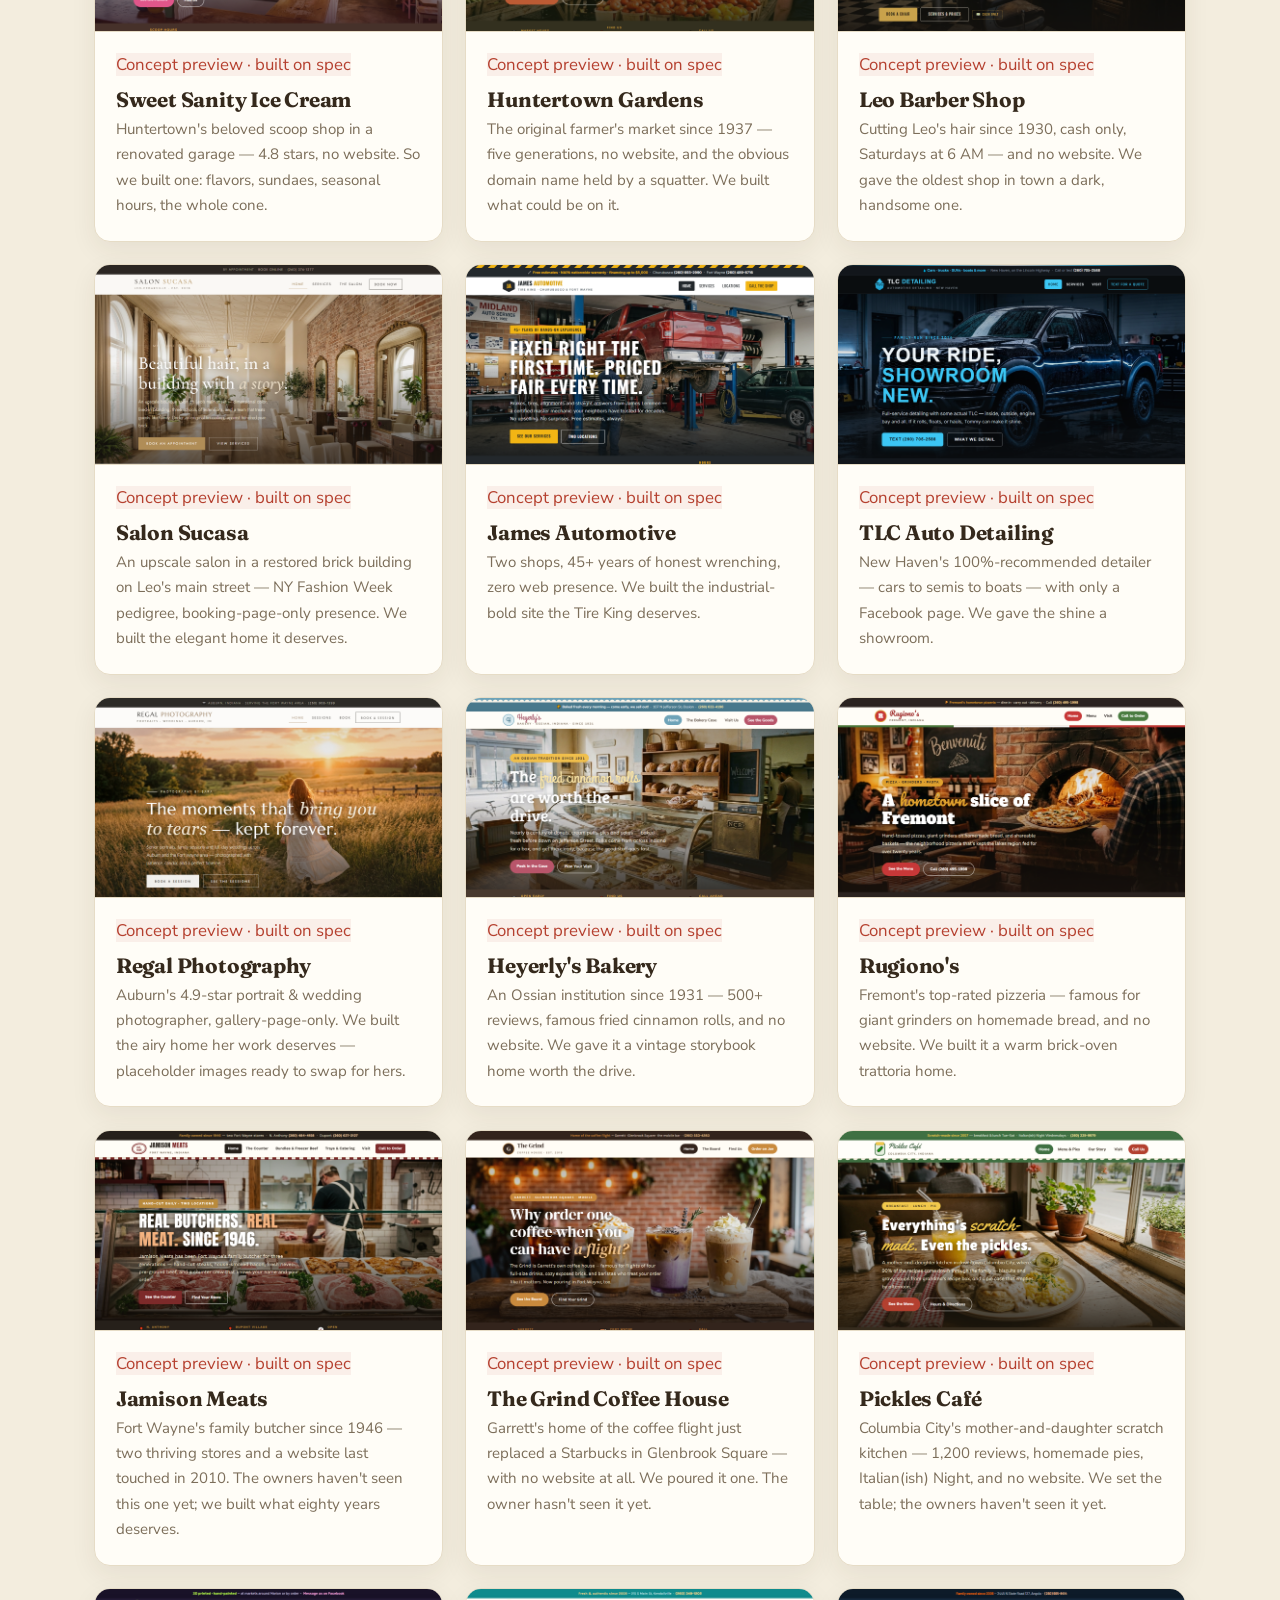
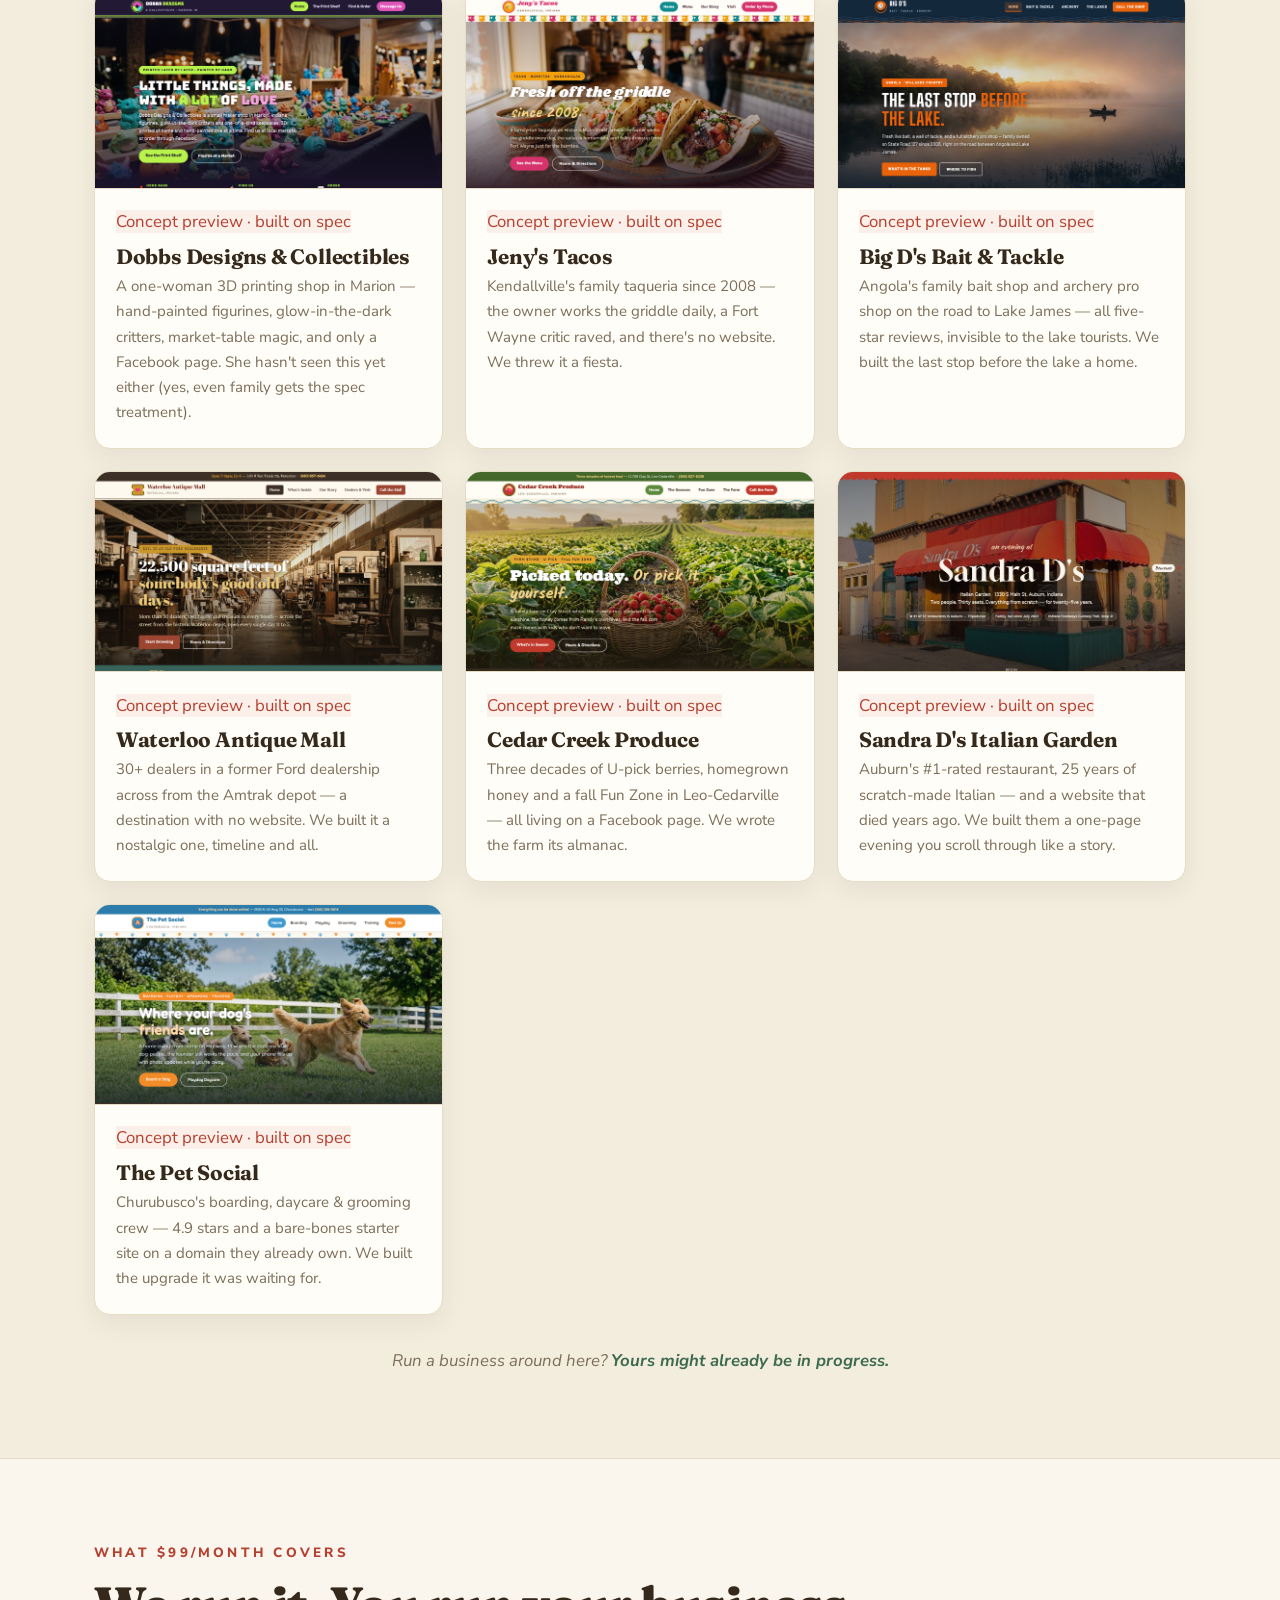
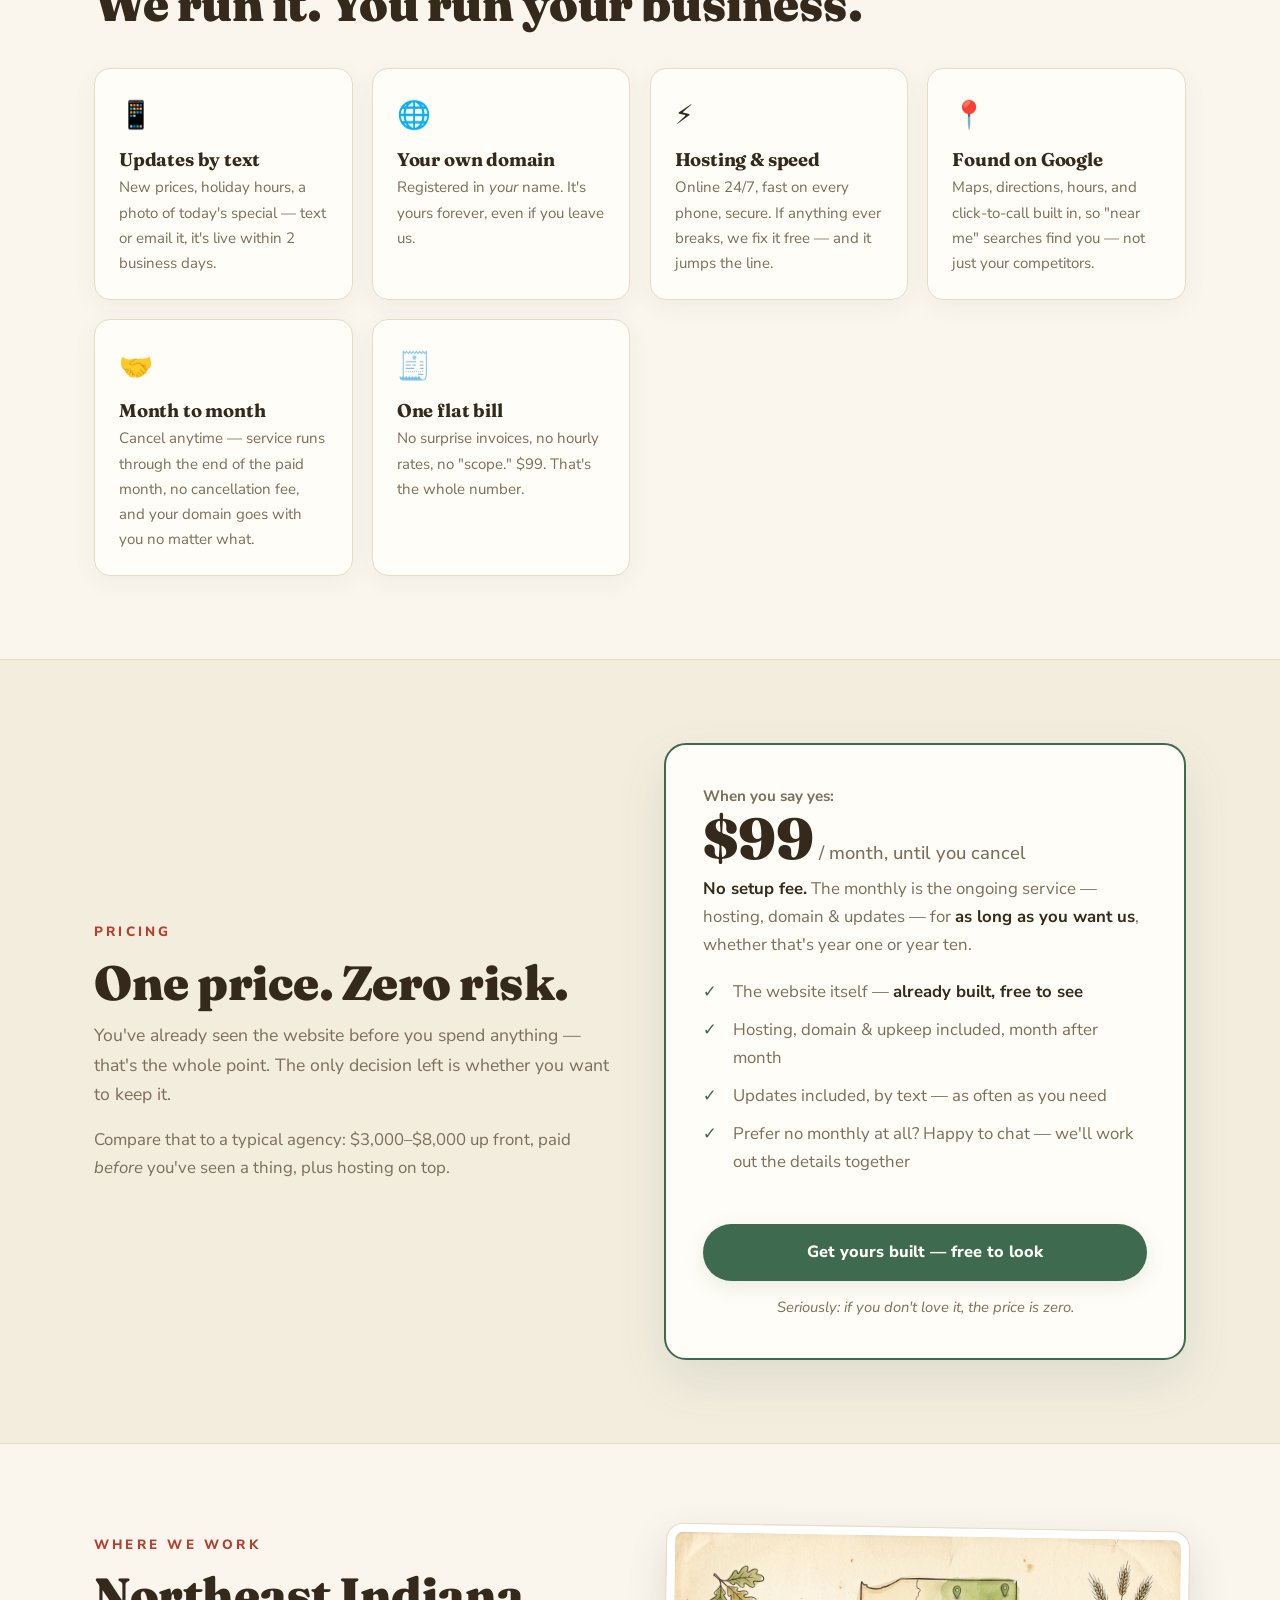
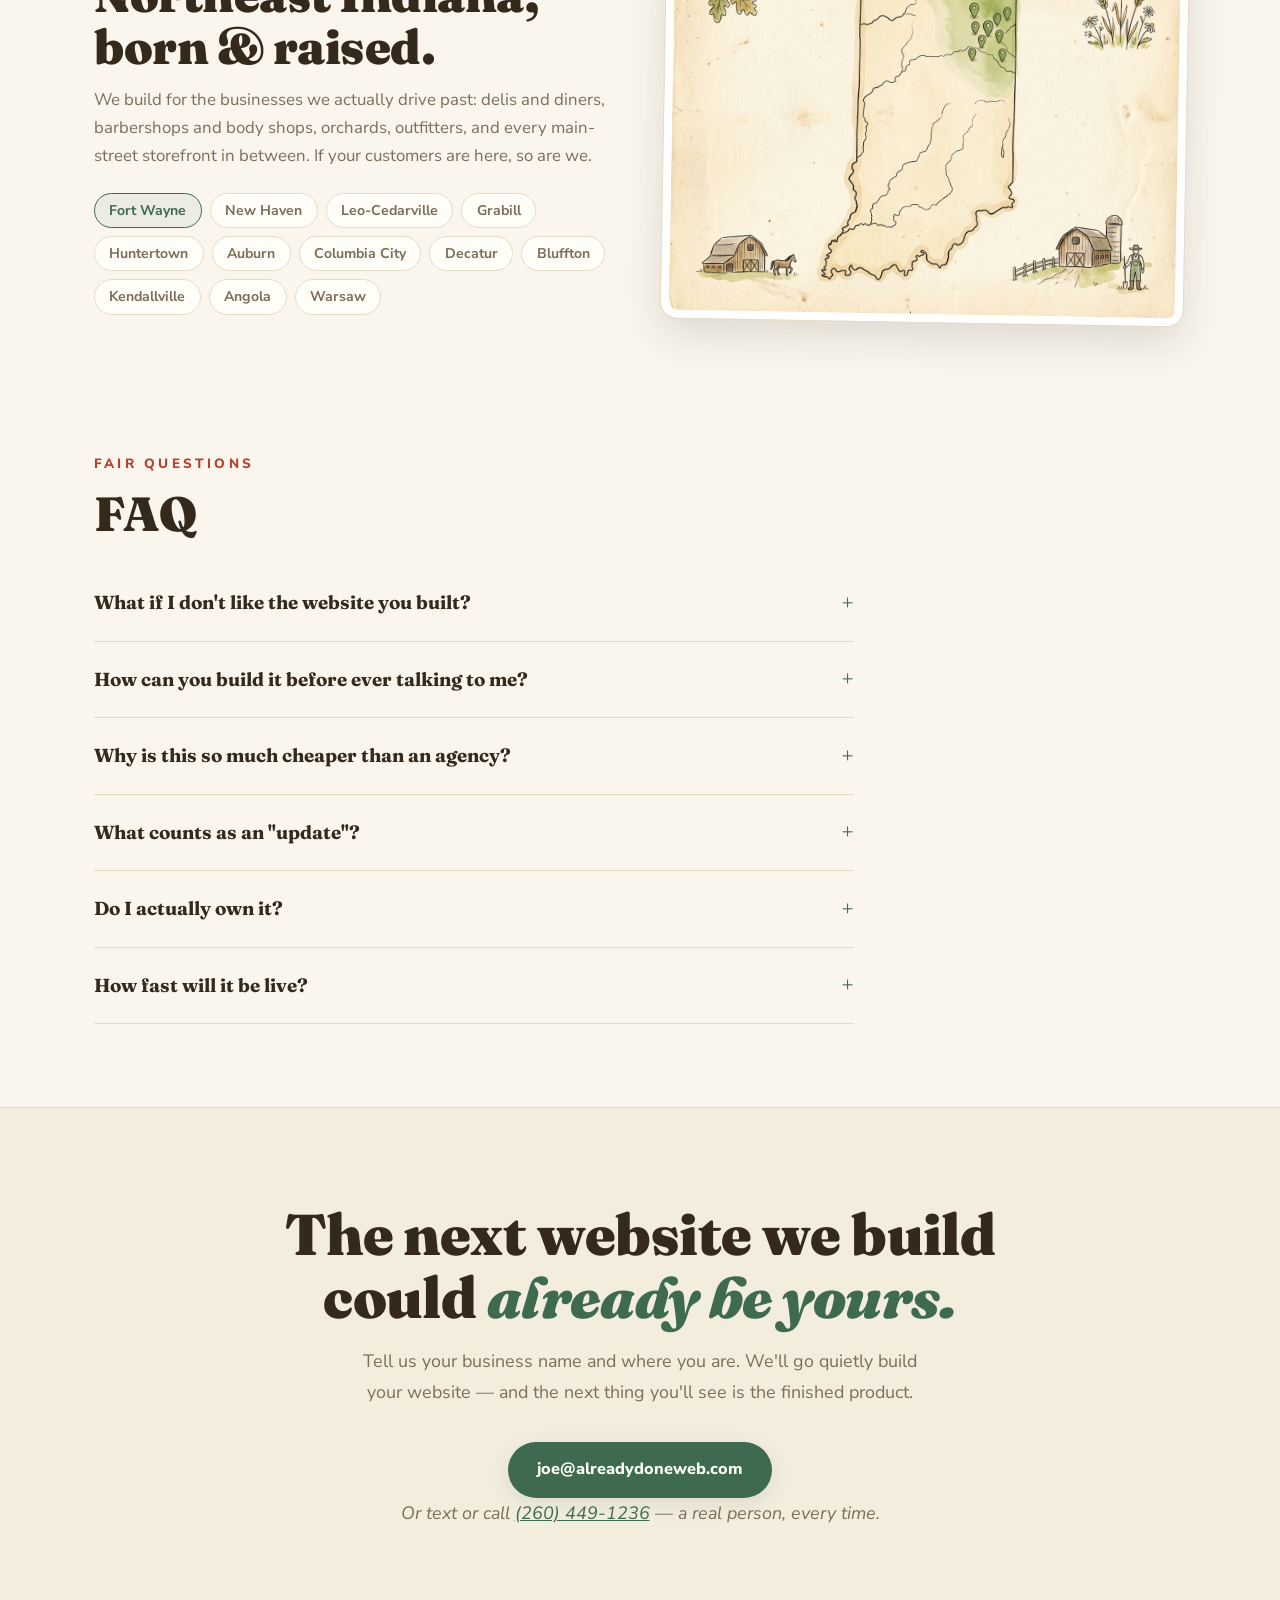
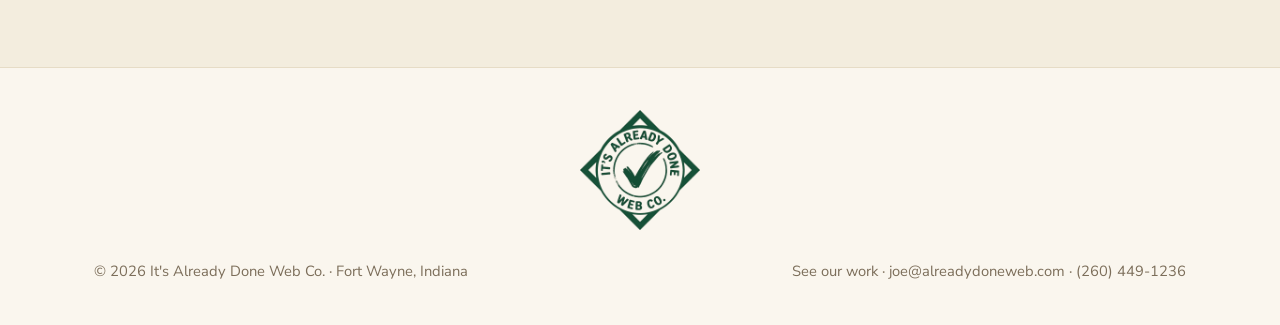
==== commit f2a5c729: "Portfolio: hide Addictions BodyArt card for now (commented out, count 21->20) Co-Authored-By: Claude" ====
--- a/index.html
+++ b/index.html
@@ -93,7 +93,7 @@
   <div class="wrap">
     <p class="eyebrow">Our work</p>
     <h2>Real sites. Real neighbors.</h2>
-    <p class="sub">Two sites we run every day — and twenty-one we built on spec, which means the owners haven't even seen them yet. That's not a slip-up. That's the whole business model. Notice no two look alike: every business gets its own personality.</p>
+    <p class="sub">Two sites we run every day — and twenty we built on spec, which means the owners haven't even seen them yet. That's not a slip-up. That's the whole business model. Notice no two look alike: every business gets its own personality.</p>
     <div class="folio-grid">
       <a class="folio" href="https://fluxandthread.com" target="_blank" rel="noopener">
         <img src="assets/shot-fluxandthread.png" alt="The Flux + Thread website: a light, elegant page for a stained glass studio">
@@ -247,6 +247,7 @@
           <p>30+ dealers in a former Ford dealership across from the Amtrak depot — a destination with no website. We built it a nostalgic one, timeline and all.</p>
         </div>
       </a>
+      <!-- Addictions BodyArt card hidden 2026-07-26 per Joe — restore by uncommenting
       <a class="folio" href="https://flylow3d.github.io/addictions-bodyart/" target="_blank" rel="noopener">
         <img src="assets/shot-addictions-bodyart.png" alt="The Addictions BodyArt concept website: a moody flash-art tattoo studio homepage in cream, black and flash red">
         <div class="pad">
@@ -255,6 +256,8 @@
           <p>Bluffton's tattoo &amp; piercing studio — 14 years, 371 reviews, portfolios trapped in Facebook albums. We inked it a flash-art home of its own.</p>
         </div>
       </a>
+      -->
+
       <a class="folio" href="https://flylow3d.github.io/cedar-creek-produce/" target="_blank" rel="noopener">
         <img src="assets/shot-cedar-creek-produce.png" alt="The Cedar Creek Produce concept website: a sunny orchard almanac homepage with a basket of strawberries in a U-pick field">
         <div class="pad">
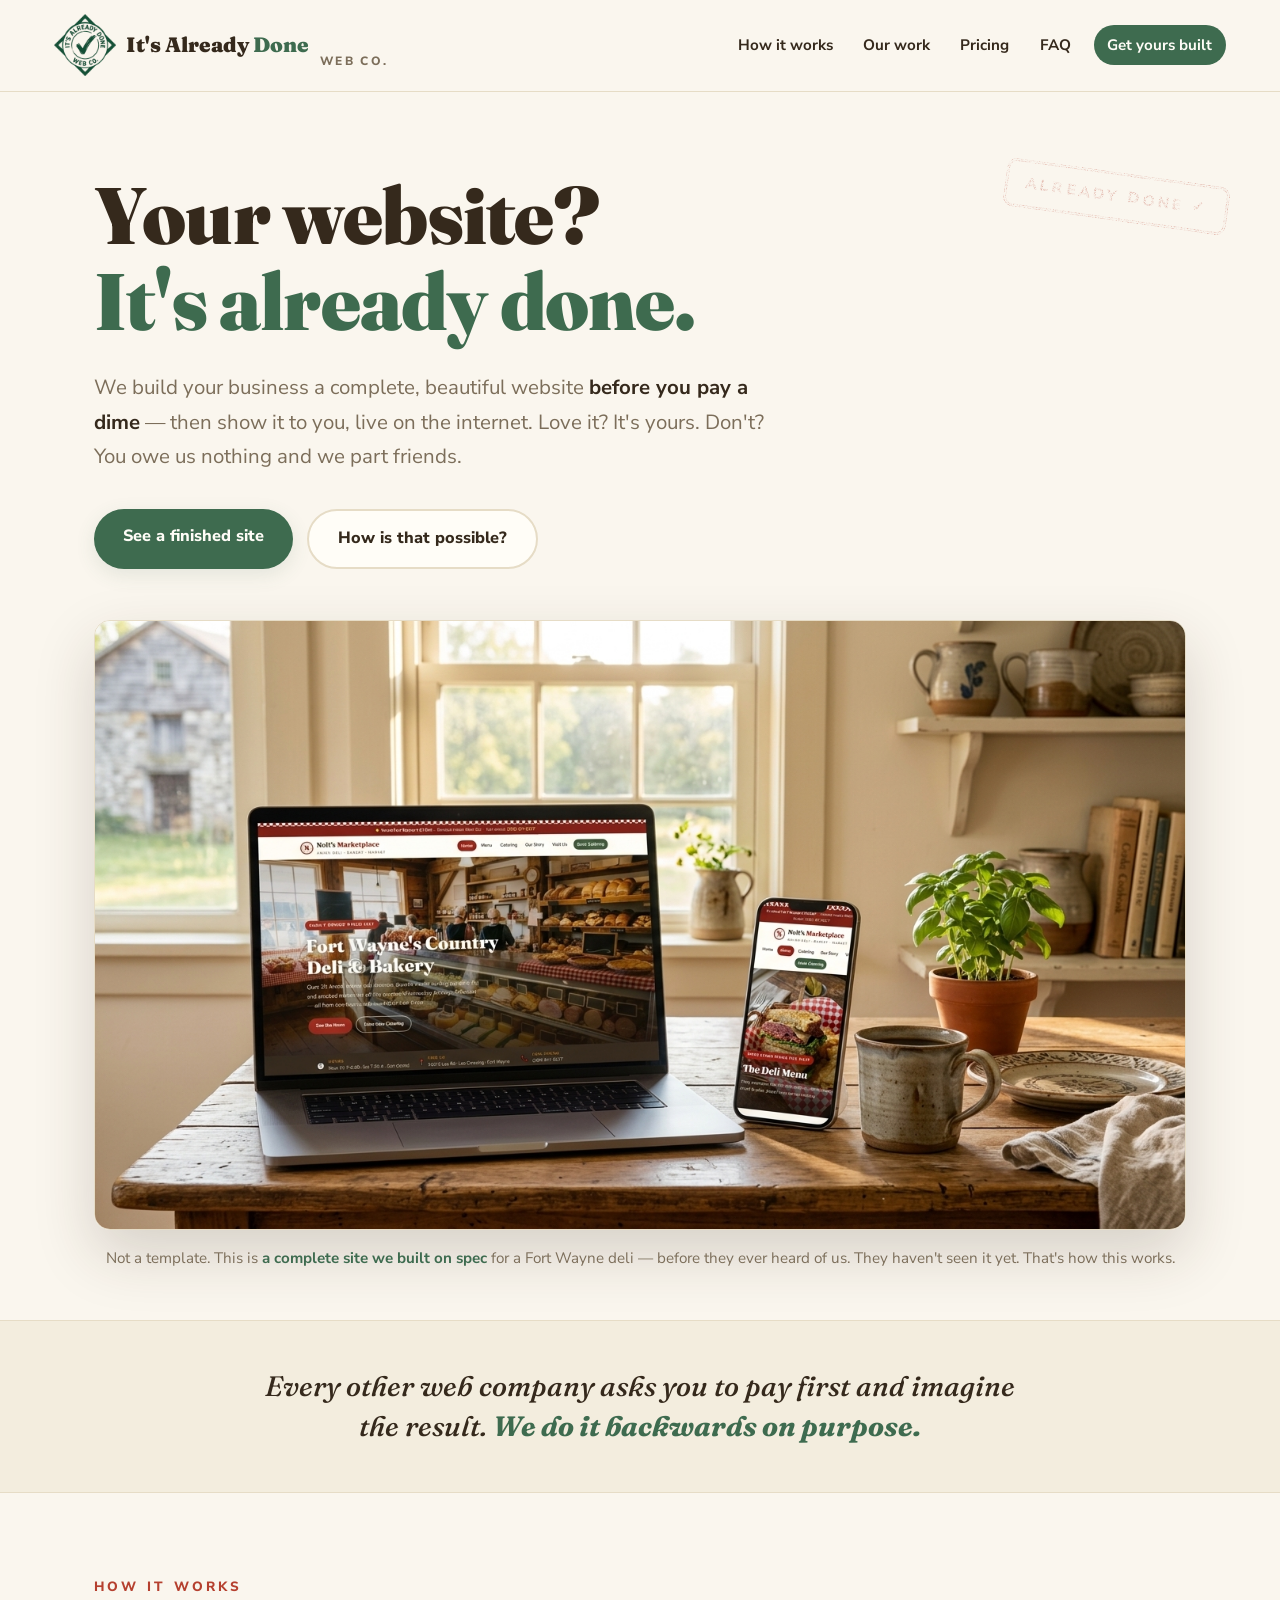
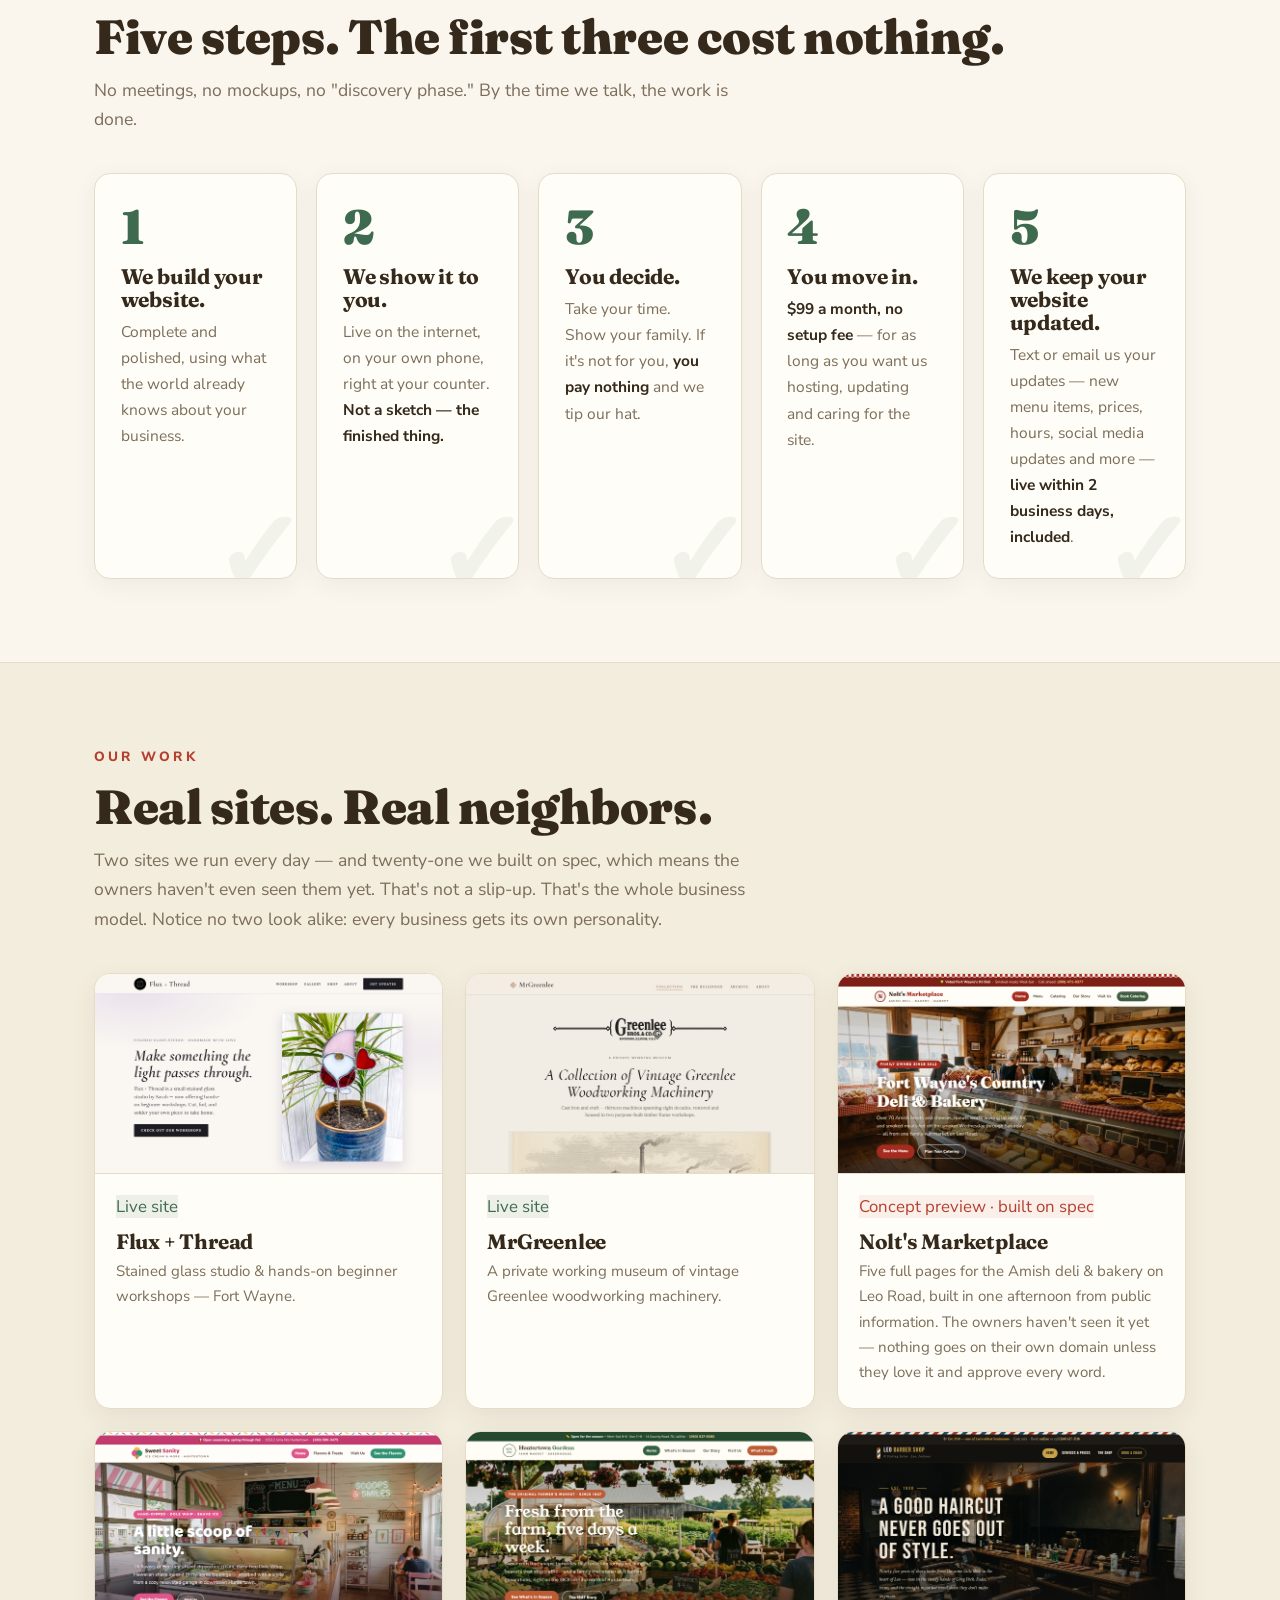
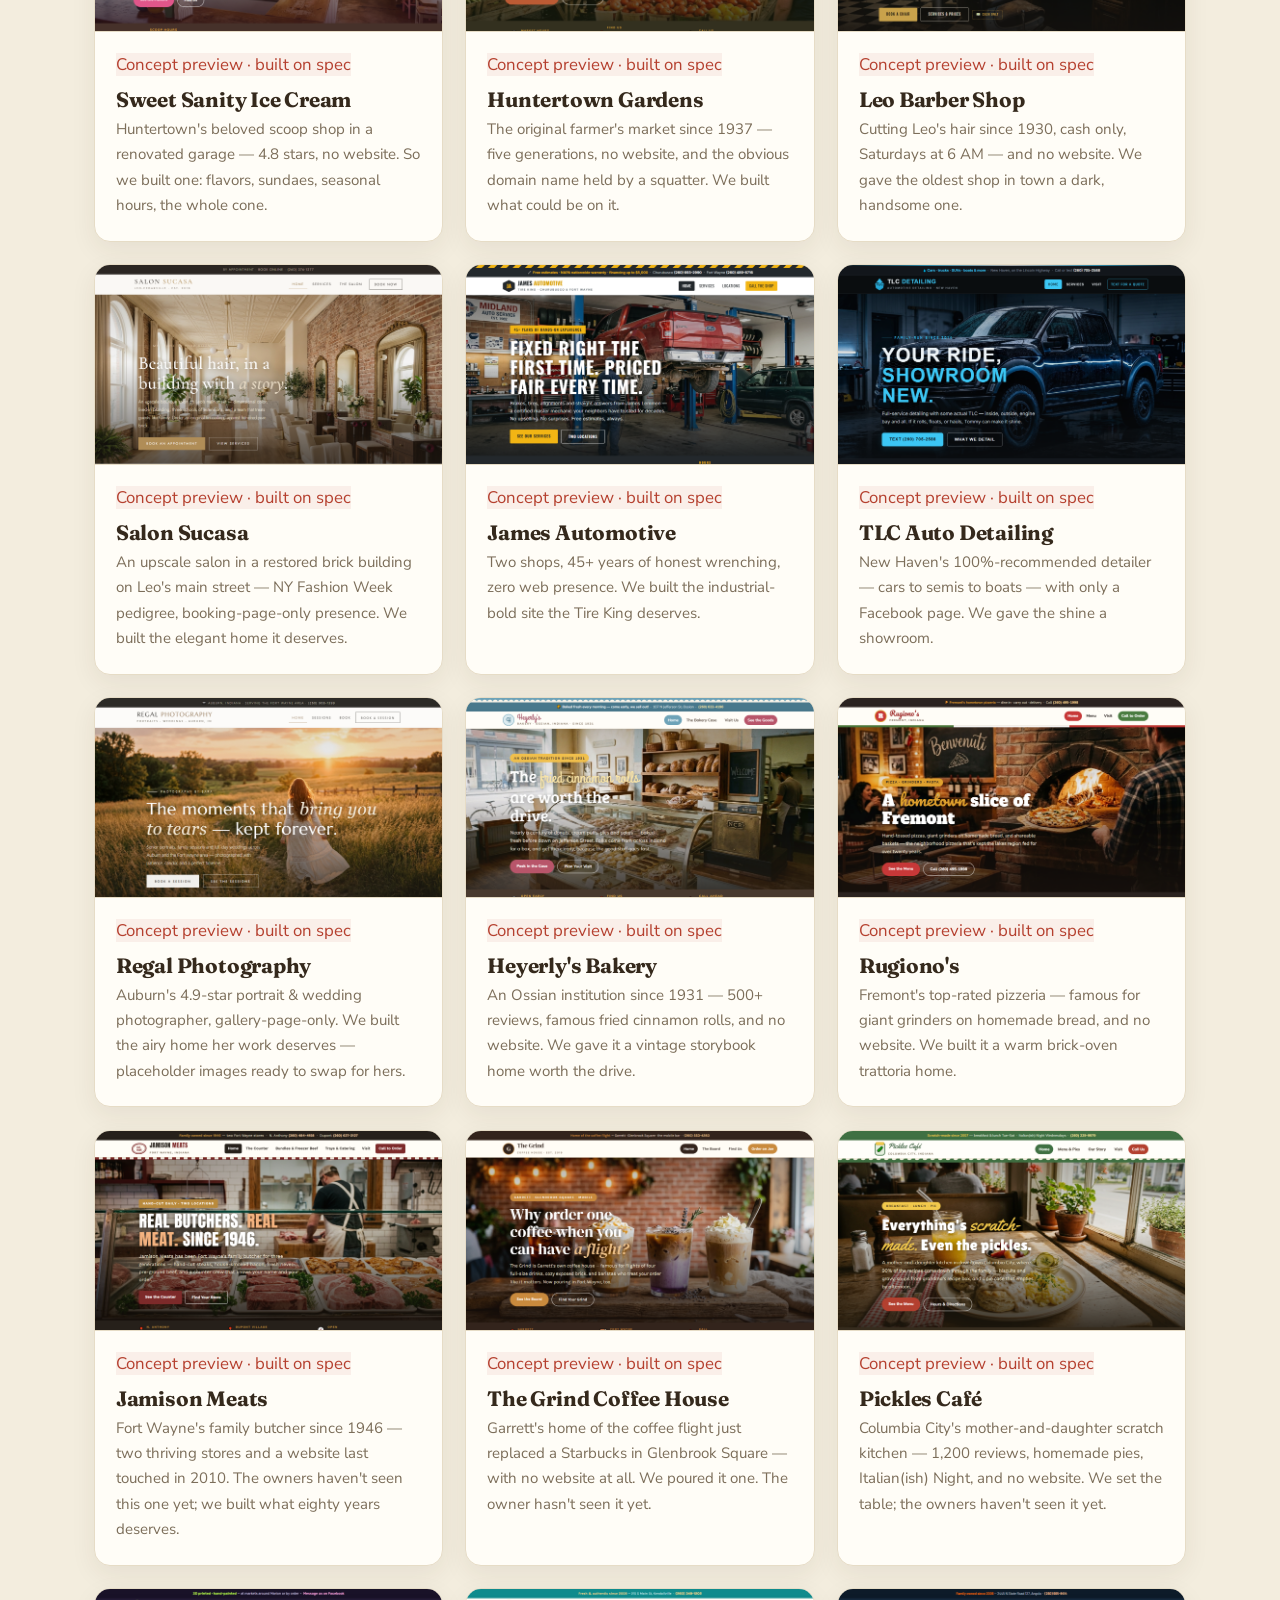
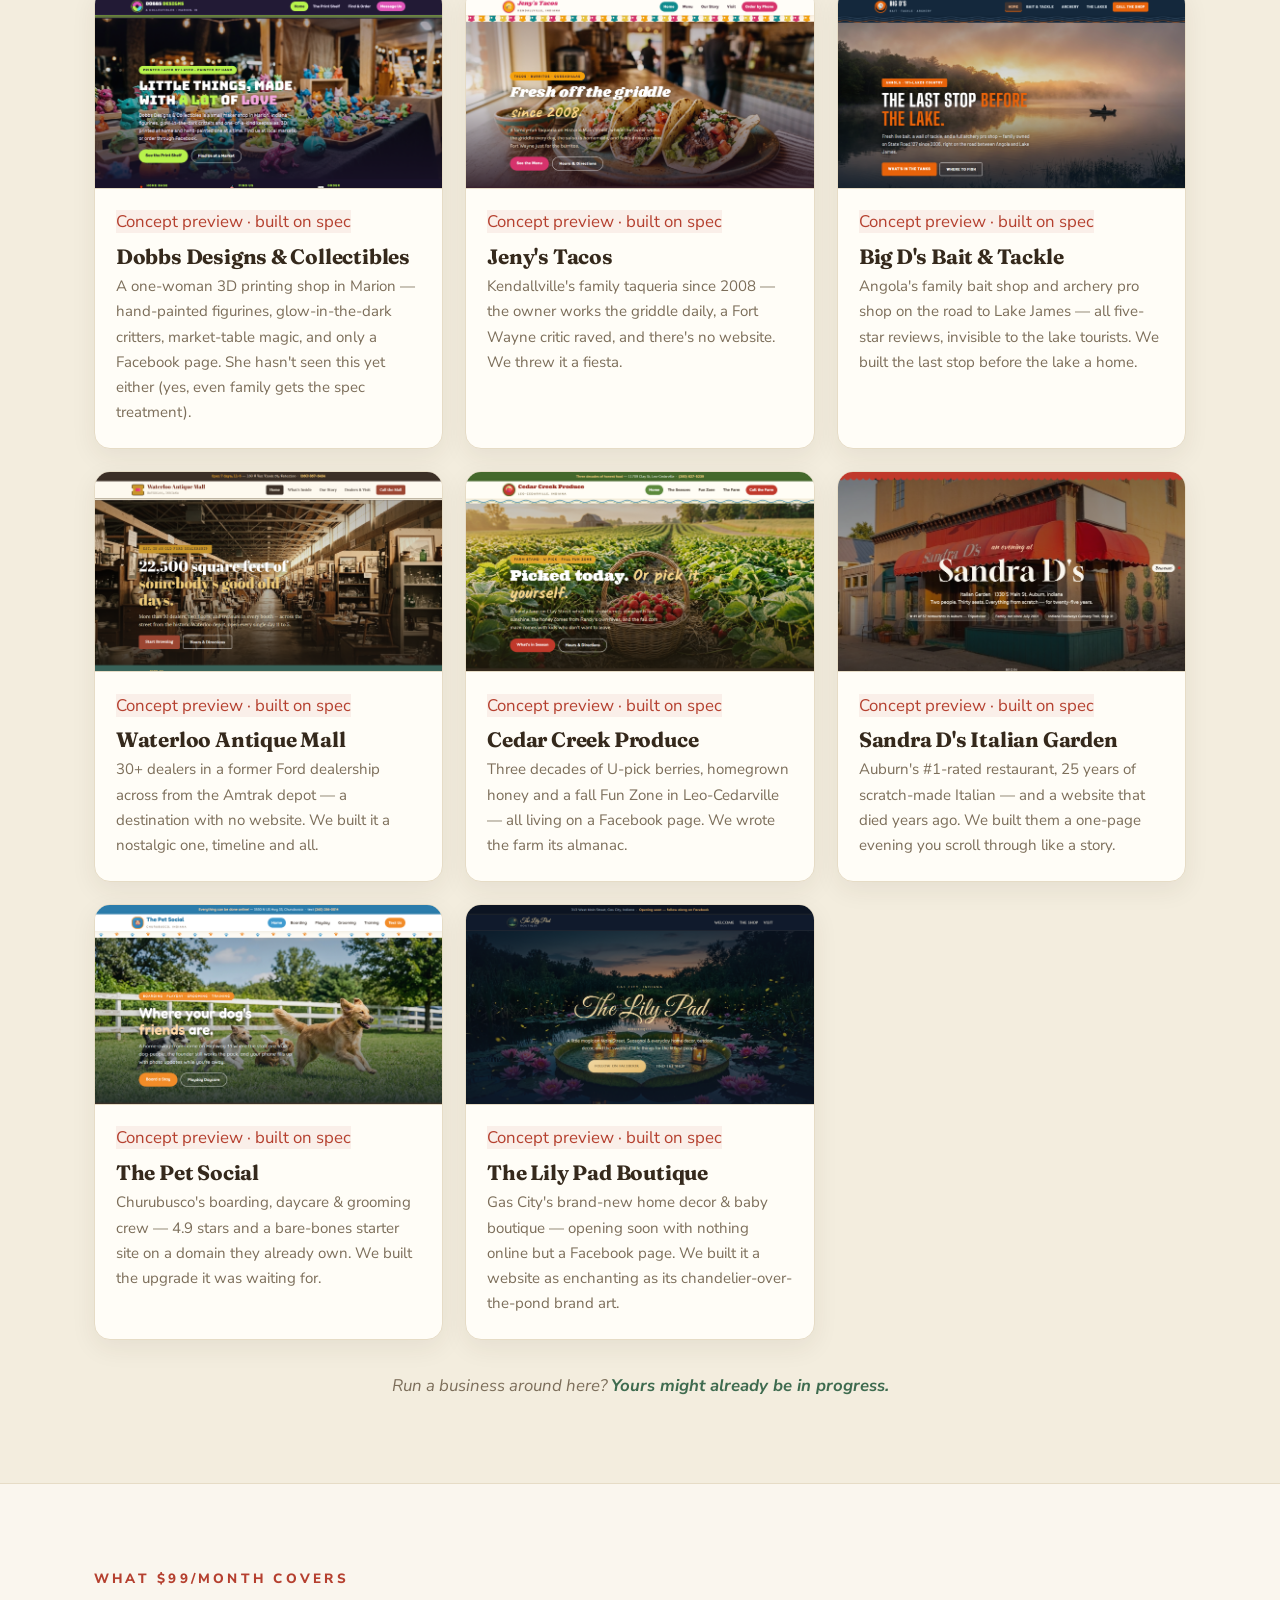
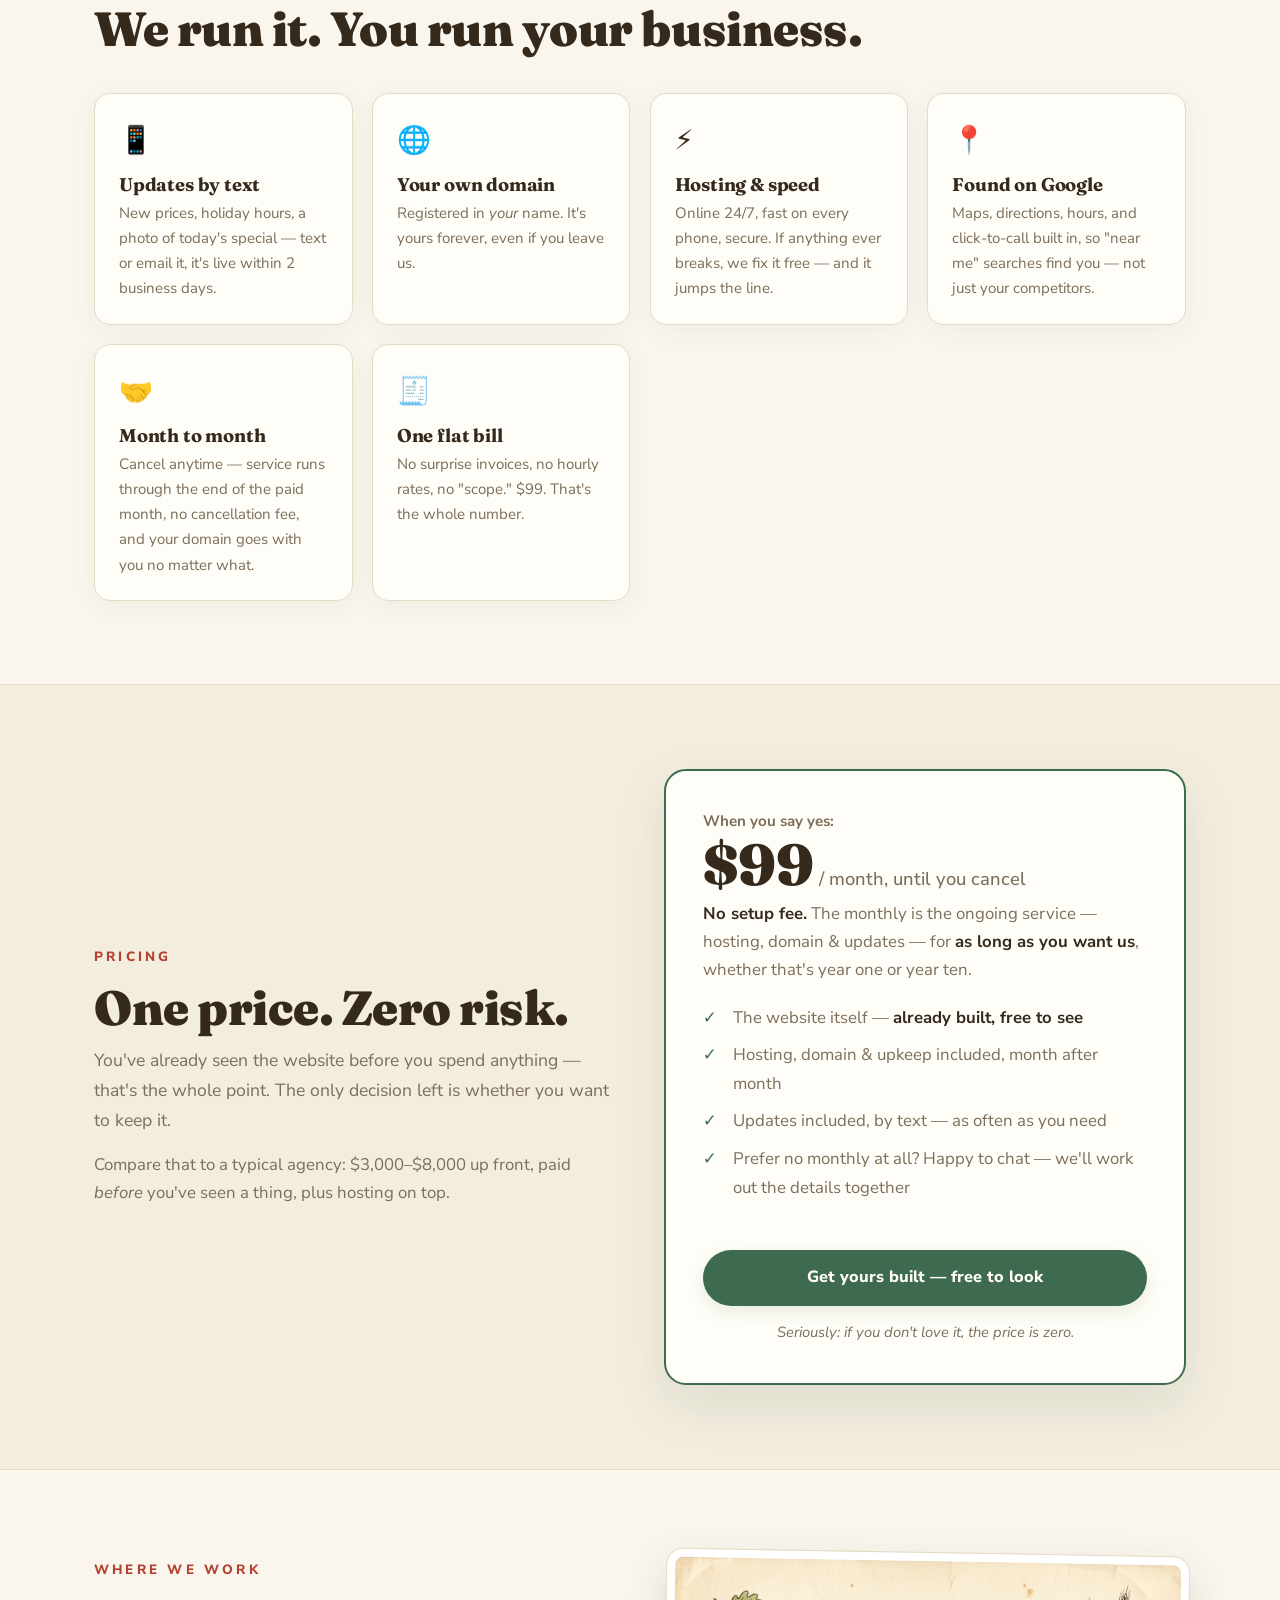
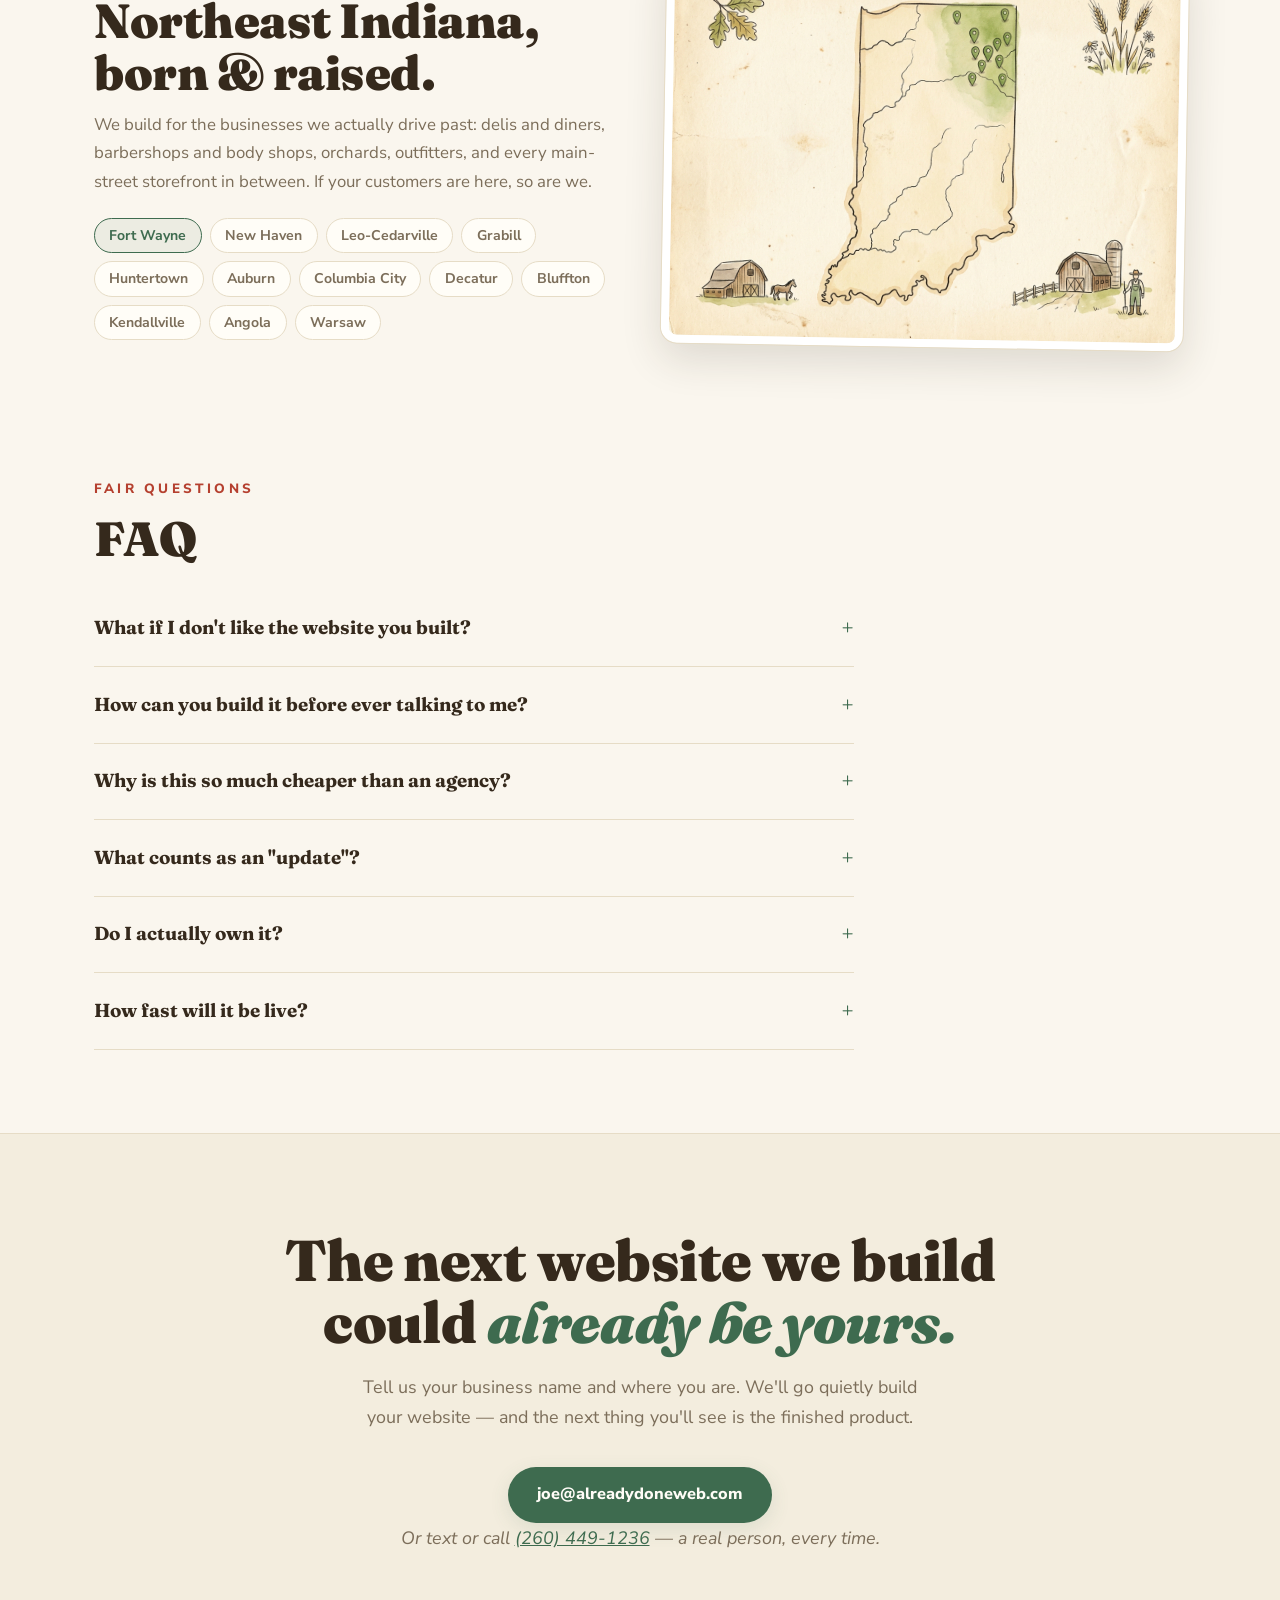
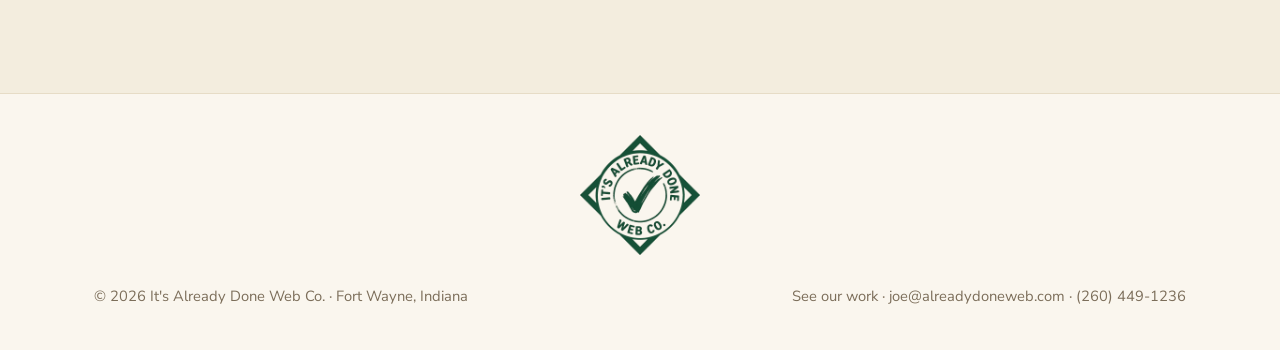
==== commit 9733da49: "Portfolio: add The Lily Pad Boutique (spec #22, enchanted twilight pond); count 20->21 Co-Authored-B" ====
--- a/index.html
+++ b/index.html
@@ -93,7 +93,7 @@
   <div class="wrap">
     <p class="eyebrow">Our work</p>
     <h2>Real sites. Real neighbors.</h2>
-    <p class="sub">Two sites we run every day — and twenty we built on spec, which means the owners haven't even seen them yet. That's not a slip-up. That's the whole business model. Notice no two look alike: every business gets its own personality.</p>
+    <p class="sub">Two sites we run every day — and twenty-one we built on spec, which means the owners haven't even seen them yet. That's not a slip-up. That's the whole business model. Notice no two look alike: every business gets its own personality.</p>
     <div class="folio-grid">
       <a class="folio" href="https://fluxandthread.com" target="_blank" rel="noopener">
         <img src="assets/shot-fluxandthread.png" alt="The Flux + Thread website: a light, elegant page for a stained glass studio">
@@ -280,6 +280,14 @@
           <span class="tagchip spec">Concept preview · built on spec</span>
           <h3>The Pet Social</h3>
           <p>Churubusco's boarding, daycare &amp; grooming crew — 4.9 stars and a bare-bones starter site on a domain they already own. We built the upgrade it was waiting for.</p>
+        </div>
+      </a>
+      <a class="folio" href="https://flylow3d.github.io/the-lily-pad-boutique/" target="_blank" rel="noopener">
+        <img src="assets/shot-the-lily-pad-boutique.png" alt="The Lily Pad Boutique concept website: a golden script title glowing over an enchanted lily pond at dusk">
+        <div class="pad">
+          <span class="tagchip spec">Concept preview · built on spec</span>
+          <h3>The Lily Pad Boutique</h3>
+          <p>Gas City's brand-new home decor &amp; baby boutique — opening soon with nothing online but a Facebook page. We built it a website as enchanting as its chandelier-over-the-pond brand art.</p>
         </div>
       </a>
     </div>
